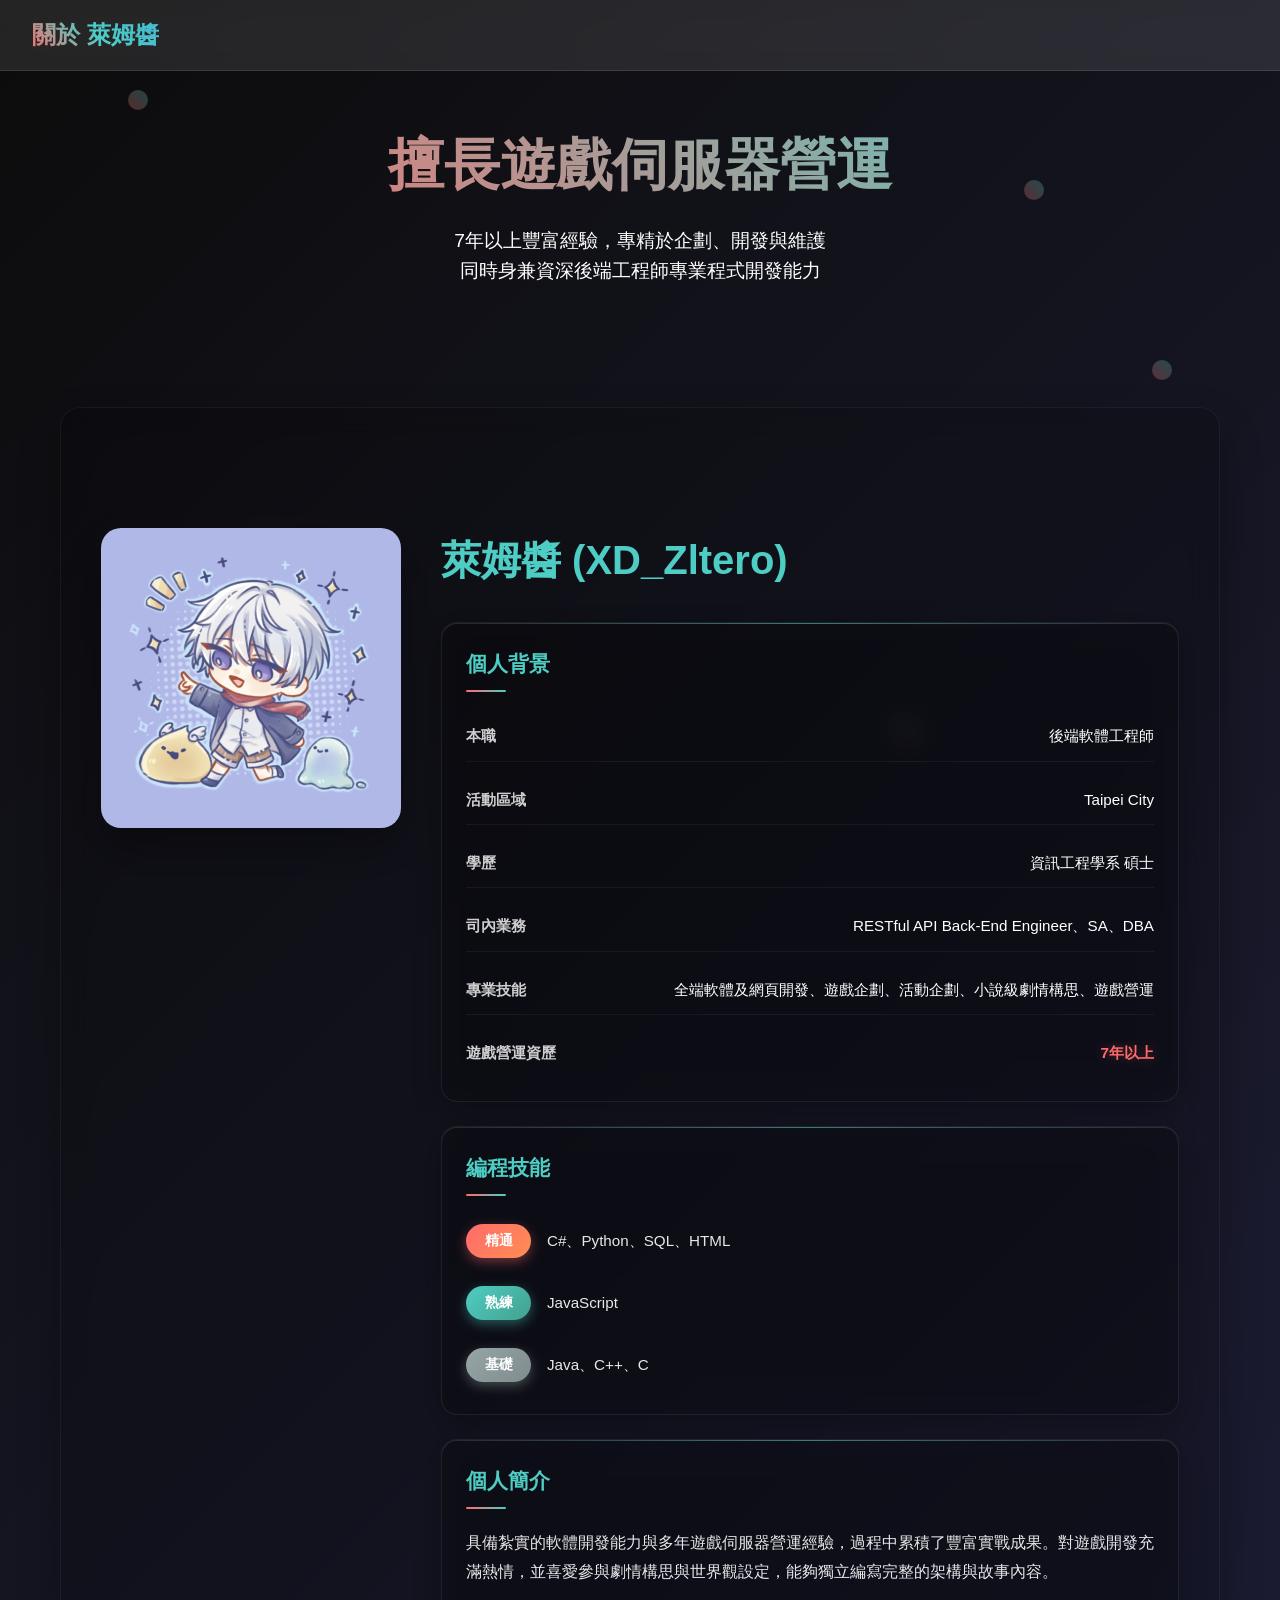
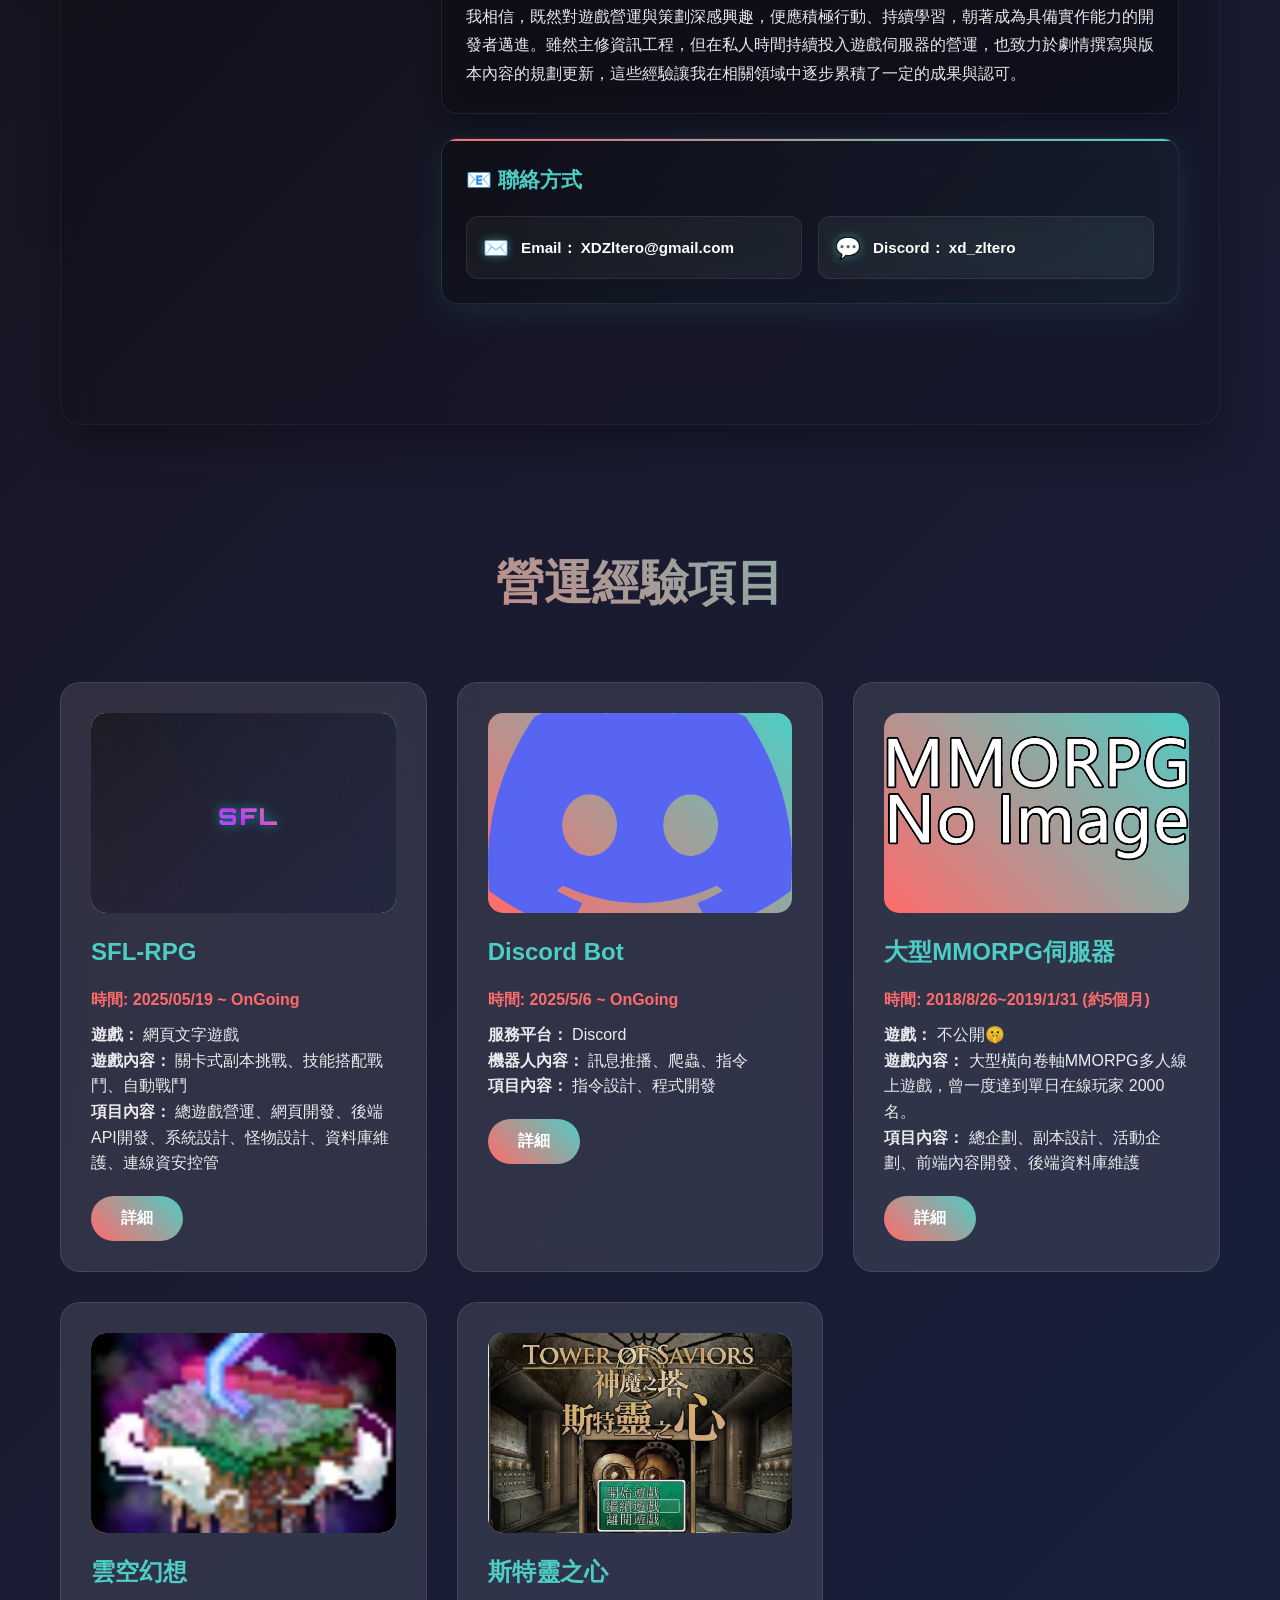
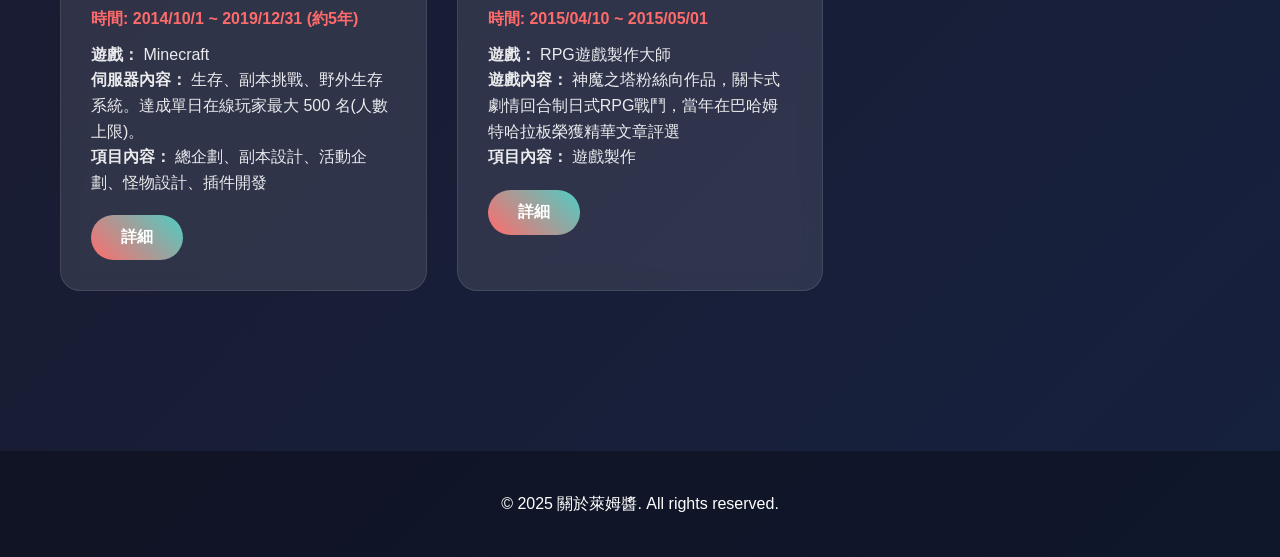
==== index.html @ 7ed61bdd "Update index.html" ====
<!DOCTYPE html>
<html lang="zh-TW">
<head>
    <meta charset="UTF-8">
    <link rel="icon" href="favicon.ico" />
    <meta name="viewport" content="width=device-width, initial-scale=1.0">
    <title>關於 萊姆醬</title>
    <link rel="stylesheet" href="css/main.css">
</head>
<body>
    <div class="floating-elements">
        <div class="floating-element" style="top: 10%; left: 10%; animation-delay: 0s;"></div>
        <div class="floating-element" style="top: 20%; left: 80%; animation-delay: 1s;"></div>
        <div class="floating-element" style="top: 60%; left: 20%; animation-delay: 2s;"></div>
        <div class="floating-element" style="top: 80%; left: 70%; animation-delay: 3s;"></div>
        <div class="floating-element" style="top: 40%; left: 90%; animation-delay: 4s;"></div>
    </div>

    <header>
        <nav>
            <div class="logo">關於 萊姆醬</div>
        </nav>
    </header>

    <main class="container">
        <section class="hero">
            <h1>擅長遊戲伺服器營運</h1>
            <p>7年以上豐富經驗，專精於企劃、開發與維護</p>
            <p>同時身兼資深後端工程師專業程式開發能力</p>
        </section>

        <section class="profile-section fade-in-up">
            <div class="profile-content">
                <div class="profile-image">
                    <img src="img/self.jpg" alt="萊姆醬" onerror="this.src='data:image/svg+xml,%3Csvg xmlns=\'http://www.w3.org/2000/svg\' viewBox=\'0 0 300 300\'%3E%3Cdefs%3E%3ClinearGradient id=\'grad\' x1=\'0%25\' y1=\'0%25\' x2=\'100%25\' y2=\'100%25\'%3E%3Cstop offset=\'0%25\' style=\'stop-color:%23ff6b6b;stop-opacity:1\' /%3E%3Cstop offset=\'100%25\' style=\'stop-color:%234ecdc4;stop-opacity:1\' /%3E%3C/linearGradient%3E%3C/defs%3E%3Crect width=\'300\' height=\'300\' fill=\'url(%23grad)\'/%3E%3Ctext x=\'150\' y=\'170\' font-family=\'Arial\' font-size=\'80\' fill=\'white\' text-anchor=\'middle\'%3E萊姆%3C/text%3E%3C/svg%3E';">
                </div>
                <div class="profile-info">
                    <h2>萊姆醬 (XD_Zltero)</h2>
                    
                    <!-- 基本資訊卡片 -->
                    <div class="info-card">
                        <h3>個人背景</h3>
                        <div class="info-table">
                            <div class="info-row">
                                <span class="info-label">本職</span>
                                <span class="info-value">後端軟體工程師</span>
                            </div>
                            <div class="info-row">
                                <span class="info-label">活動區域</span>
                                <span class="info-value">Taipei City</span>
                            </div>
                            <div class="info-row">
                                <span class="info-label">學歷</span>
                                <span class="info-value">資訊工程學系 碩士</span>
                            </div>
                            <div class="info-row">
                                <span class="info-label">司內業務</span>
                                <span class="info-value">RESTful API Back-End Engineer、SA、DBA</span>
                            </div>
                             <div class="info-row">
                                <span class="info-label">專業技能</span>
                                <span class="info-value">全端軟體及網頁開發、遊戲企劃、活動企劃、小說級劇情構思、遊戲營運</span>
                            </div>
                            <div class="info-row">
                                <span class="info-label">遊戲營運資歷</span>
                                <span class="info-value highlight">7年以上</span>
                            </div>
                        </div>
                    </div>
        
                    <!-- 技能能力表格 -->
                    <div class="info-card">
                        <h3>編程技能</h3>
                        <div class="skills-table">
                            <div class="skill-category">
                                <div class="skill-level excellent">
                                    <span class="skill-badge">精通</span>
                                    <span class="skill-list">C#、Python、SQL、HTML</span>
                                </div>
                            </div>
                            <div class="skill-category">
                                <div class="skill-level good">
                                    <span class="skill-badge">熟練</span>
                                    <span class="skill-list">JavaScript</span>
                                </div>
                            </div>
                            <div class="skill-category">
                                <div class="skill-level basic">
                                    <span class="skill-badge">基礎</span>
                                    <span class="skill-list">Java、C++、C</span>
                                </div>
                            </div>
                        </div>
                    </div>
        
                    <!-- 個人簡介 -->
                    <div class="info-card bio-card">
                        <h3>個人簡介</h3>
                        <p>具備紮實的軟體開發能力與多年遊戲伺服器營運經驗，過程中累積了豐富實戰成果。對遊戲開發充滿熱情，並喜愛參與劇情構思與世界觀設定，能夠獨立編寫完整的架構與故事內容。</p>
                        <p>我相信，既然對遊戲營運與策劃深感興趣，便應積極行動、持續學習，朝著成為具備實作能力的開發者邁進。雖然主修資訊工程，但在私人時間持續投入遊戲伺服器的營運，也致力於劇情撰寫與版本內容的規劃更新，這些經驗讓我在相關領域中逐步累積了一定的成果與認可。</p>
                    </div>
        
                    <!-- 聯絡資訊 -->
                    <div class="contact-info">
                        <h3>📧 聯絡方式</h3>
                        <div class="contact-grid">
                            <div class="contact-item">
                                <span class="contact-icon">✉️</span>
                                <span class="contact-text">Email： XDZltero@gmail.com</span>
                            </div>
                            <div class="contact-item">
                                <span class="contact-icon">💬</span>
                                <span class="contact-text">Discord： xd_zltero</span>
                            </div>
                        </div>
                    </div>
                </div>
            </div>
        </section>

        <section class="projects-section">
            <h2 class="section-title">營運經驗項目</h2>
            <div class="projects-grid">

                <div class="project-card fade-in-up">
                    <div class="project-image">
                        <img src="img/SFL.jpg" alt="SFL-RPG" onerror="this.parentElement.innerHTML='⚔️'; this.parentElement.classList.add('emoji-fallback');">
                    </div>
                    <div class="project-title">SFL-RPG</div>
                    <div class="project-time">時間: 2025/05/19 ~ OnGoing</div>
                    <div class="project-content">
                        <strong>遊戲：</strong> 網頁文字遊戲 <br>
                        <strong>遊戲內容：</strong> 關卡式副本挑戰、技能搭配戰鬥、自動戰鬥 <br>
                        <strong>項目內容：</strong> 總遊戲營運、網頁開發、後端API開發、系統設計、怪物設計、資料庫維護、連線資安控管 <br>
                    </div>
                    <button class="detail-button" onclick="showProjectDetail('project3')">詳細</button>
                </div>

                <div class="project-card fade-in-up">
                    <div class="project-image">
                        <img src="img/discord.png" alt="DiscordBot" onerror="this.parentElement.innerHTML='🎮'; this.parentElement.classList.add('emoji-fallback');">
                    </div>
                    <div class="project-title">Discord Bot</div>
                    <div class="project-time">時間: 2025/5/6 ~ OnGoing</div>
                    <div class="project-content">
                        <strong>服務平台：</strong> Discord <br>
                        <strong>機器人內容：</strong> 訊息推播、爬蟲、指令 <br>
                        <strong>項目內容：</strong> 指令設計、程式開發 <br>
                    </div>
                    <button class="detail-button" onclick="showProjectDetail('project4')">詳細</button>
                </div>

                <div class="project-card fade-in-up">
                    <div class="project-image">
                        <img src="img/MMO.png" alt="大型MMORPG伺服器" onerror="this.parentElement.innerHTML='🎮'; this.parentElement.classList.add('emoji-fallback');">
                    </div>
                    <div class="project-title">大型MMORPG伺服器</div>
                    <div class="project-time">時間: 2018/8/26~2019/1/31 (約5個月)</div>
                    <div class="project-content">
                        <strong>遊戲：</strong> 不公開🤫 <br>
                        <strong>遊戲內容：</strong> 大型橫向卷軸MMORPG多人線上遊戲，曾一度達到單日在線玩家 2000 名。 <br>
                        <strong>項目內容：</strong> 總企劃、副本設計、活動企劃、前端內容開發、後端資料庫維護 <br>
                    </div>
                    <button class="detail-button" onclick="showProjectDetail('project2')">詳細</button>
                </div>
                
                <div class="project-card fade-in-up">
                    <div class="project-image">
                        <img src="img/SFL.png" alt="雲空幻想" onerror="this.parentElement.innerHTML='🎮'; this.parentElement.classList.add('emoji-fallback');">
                    </div>
                    <div class="project-title">雲空幻想</div>
                    <div class="project-time">時間: 2014/10/1 ~ 2019/12/31 (約5年)</div>
                    <div class="project-content">
                        <strong>遊戲：</strong> Minecraft <br>
                        <strong>伺服器內容：</strong> 生存、副本挑戰、野外生存系統。達成單日在線玩家最大 500 名(人數上限)。<br>
                        <strong>項目內容：</strong> 總企劃、副本設計、活動企劃、怪物設計、插件開發 <br>
                    </div>
                    <button class="detail-button" onclick="showProjectDetail('project1')">詳細</button>
                </div>

                <div class="project-card fade-in-up">
                    <div class="project-image">
                        <img src="img/tos.jpg" alt="SFL-RPG" onerror="this.parentElement.innerHTML='⚔️'; this.parentElement.classList.add('emoji-fallback');">
                    </div>
                    <div class="project-title">斯特靈之心</div>
                    <div class="project-time">時間: 2015/04/10 ~ 2015/05/01</div>
                    <div class="project-content">
                        <strong>遊戲：</strong> RPG遊戲製作大師 <br>
                        <strong>遊戲內容：</strong> 神魔之塔粉絲向作品，關卡式劇情回合制日式RPG戰鬥，當年在巴哈姆特哈拉板榮獲精華文章評選<br>
                        <strong>項目內容：</strong> 遊戲製作 <br>
                    </div>
                    <button class="detail-button" onclick="showProjectDetail('project5')">詳細</button>
                </div>

        </section>
    </main>

    <!-- Modal -->
    <div id="projectModal" class="modal">
        <div class="modal-content">
            <div class="modal-header">
                <h2 class="modal-title" id="modalTitle">項目詳細資訊</h2>
                <p class="modal-subtitle" id="modalSubtitle">時間範圍與項目概述</p>
                <button class="close-button" onclick="closeModal()">&times;</button>
            </div>
            <div class="modal-body" id="modalBody">
                <!-- 動態內容將在這裡插入 -->
            </div>
        </div>
    </div>

    <footer>
        <p>&copy; 2025 關於萊姆醬. All rights reserved.</p>
    </footer>

    <script>
        // 項目配置（對應到不同的HTML文件）
        const projectConfig = {
            project1: {
                title: "雲空幻想",
                subtitle: "2014/10/01~2019/12/31 (約5年)",
                htmlFile: "project1-detail.html"
            },
            project2: {
                title: "大型MMORPG伺服器",
                subtitle: "2018/8/26~2019/1/31 (約5個月)",
                htmlFile: "project2-detail.html"
            },
            project3: {
                title: "SFL-RPG",
                subtitle: "2025/05/19~Ongoing",
                htmlFile: "project3-detail.html"
            },
            project4: {
                title: "Discord-Bot",
                subtitle: "2025/05/06~Ongoing",
                htmlFile: "project4-detail.html"
            },
            project5: {
                title: "斯特靈之心",
                subtitle: "2015/04/15~2015/05/01",
                htmlFile: "project5-detail.html"
            }
        };

        // 動態載入專案詳細頁面的 CSS
        function loadProjectDetailCSS() {
            // 檢查是否已經載入過 project-detail.css
            const existingLink = document.querySelector('link[href="css/project-detail.css"]');
            if (!existingLink) {
                const link = document.createElement('link');
                link.rel = 'stylesheet';
                link.href = 'css/project-detail.css';
                document.head.appendChild(link);
            }
        }
        
        // 移除專案詳細頁面的 CSS
        function removeProjectDetailCSS() {
            const existingLink = document.querySelector('link[href="css/project-detail.css"]');
            if (existingLink) {
                existingLink.remove();
            }
        }


        // 動態載入HTML內容
        async function loadProjectContent(htmlFile) {
            try {
                const response = await fetch(htmlFile);
                if (!response.ok) {
                    throw new Error(`HTTP error! status: ${response.status}`);
                }
                const content = await response.text();
                
                // 解析HTML並提取body內容
                const parser = new DOMParser();
                const doc = parser.parseFromString(content, 'text/html');
                const bodyContent = doc.querySelector('.detail-container');
                
                if (bodyContent) {
                    // 移除返回按鈕和標題（因為模態框已有標題）
                    const backButton = bodyContent.querySelector('.back-button');
                    const header = bodyContent.querySelector('.detail-header');
                    if (backButton) backButton.remove();
                    if (header) header.remove();
                    
                    return bodyContent.innerHTML;
                } else {
                    return content;
                }
            } catch (error) {
                console.error('載入項目內容失敗:', error);
                return `
                    <div class="error-message">
                        <h3>⚠️ 載入失敗</h3>
                        <p>無法載入項目詳細內容，請稍後再試。</p>
                        <p><small>錯誤訊息: ${error.message}</small></p>
                        <br>
                        <p><strong>開發提示:</strong></p>
                        <p>請確保在同一個目錄下創建 <code>${htmlFile}</code> 文件，並引用 <code>project-detail.css</code></p>
                        <p>或者您可以直接訪問：<a href="${htmlFile}" target="_blank" style="color: #4ecdc4;">${htmlFile}</a></p>
                    </div>
                `;
            }
        }

        // 顯示載入中狀態
        function showLoadingState() {
            return `
                <div class="loading-container">
                    <div class="loading-spinner"></div>
                    <p>載入中...</p>
                </div>
            `;
        }

        // 顯示項目詳細信息（更新版）
        async function showProjectDetail(projectId) {
            const project = projectConfig[projectId];
            if (!project) {
                console.error('找不到項目配置:', projectId);
                return;
            }
        
            // 載入項目詳細頁面的 CSS
            loadProjectDetailCSS();
        
            // 設置標題和副標題
            document.getElementById('modalTitle').textContent = project.title;
            document.getElementById('modalSubtitle').textContent = project.subtitle;
            
            // 顯示載入狀態
            document.getElementById('modalBody').innerHTML = showLoadingState();
            
            // 顯示模態框
            const modal = document.getElementById('projectModal');
            modal.classList.add('show');
            document.body.style.overflow = 'hidden';
        
            // 動態載入內容
            const content = await loadProjectContent(project.htmlFile);
            document.getElementById('modalBody').innerHTML = content;
        }

        // 關閉模態框
        function closeModal() {
            const modal = document.getElementById('projectModal');
            modal.classList.remove('show');
            document.body.style.overflow = 'auto';
            
            // 移除項目詳細頁面的 CSS，避免與主頁樣式衝突
            removeProjectDetailCSS();
        }

        // 點擊背景關閉模態框
        document.getElementById('projectModal').addEventListener('click', function(e) {
            if (e.target === this) {
                closeModal();
            }
        });

        // ESC鍵關閉模態框
        document.addEventListener('keydown', function(e) {
            if (e.key === 'Escape') {
                closeModal();
            }
        });

        // Smooth scrolling animation on load
        window.addEventListener('load', function() {
            const elements = document.querySelectorAll('.fade-in-up');
            elements.forEach((element, index) => {
                setTimeout(() => {
                    element.style.opacity = '1';
                    element.style.transform = 'translateY(0)';
                }, index * 200);
            });
        });

        // Header scroll effect
        window.addEventListener('scroll', function() {
            const header = document.querySelector('header');
            if (window.scrollY > 100) {
                header.style.background = 'rgba(0, 0, 0, 0.9)';
            } else {
                header.style.background = 'rgba(255, 255, 255, 0.1)';
            }
        });

        // Add hover effects to project cards
        document.querySelectorAll('.project-card').forEach(card => {
            card.addEventListener('mouseenter', function() {
                this.style.transform = 'translateY(-10px) scale(1.02)';
            });
            
            card.addEventListener('mouseleave', function() {
                this.style.transform = 'translateY(0) scale(1)';
            });
        });

        // Animate floating elements
        function createFloatingElement() {
            const element = document.createElement('div');
            element.className = 'floating-element';
            element.style.left = Math.random() * 100 + '%';
            element.style.top = '-20px';
            element.style.animationDuration = (Math.random() * 3 + 3) + 's';
            document.querySelector('.floating-elements').appendChild(element);

            setTimeout(() => {
                element.remove();
            }, 6000);
        }

        // Create floating elements periodically
        setInterval(createFloatingElement, 2000);
    </script>
</body>
</html>
---- css/main.css ----
* {
    margin: 0;
    padding: 0;
    box-sizing: border-box;
}

body {
    font-family: 'Microsoft JhengHei', 'PingFang TC', 'Noto Sans TC', sans-serif;
    background: linear-gradient(135deg, #0c0c0c 0%, #1a1a2e 50%, #16213e 100%);
    color: #ffffff;
    line-height: 1.6;
    min-height: 100vh;
}

.container {
    max-width: 1200px;
    margin: 0 auto;
    padding: 0 20px;
}

/* Header */
header {
    background: rgba(255, 255, 255, 0.1);
    backdrop-filter: blur(10px);
    border-bottom: 1px solid rgba(255, 255, 255, 0.1);
    position: fixed;
    width: 100%;
    top: 0;
    z-index: 1000;
    transition: all 0.3s ease;
}

nav {
    display: flex;
    justify-content: space-between;
    align-items: center;
    padding: 1rem 2rem;
}

.logo {
    font-size: 1.5rem;
    font-weight: bold;
    background: linear-gradient(45deg, #ff6b6b, #4ecdc4, #45b7d1);
    background-clip: text;
    -webkit-background-clip: text;
    -webkit-text-fill-color: transparent;
    animation: glow 2s ease-in-out infinite alternate;
}

@keyframes glow {
    from { filter: brightness(1); }
    to { filter: brightness(1.2); }
}

/* Hero Section */
.hero {
    padding: 120px 0 80px;
    text-align: center;
}

.hero h1 {
    font-size: 3.5rem;
    margin-bottom: 1rem;
    background: linear-gradient(45deg, #ff6b6b, #4ecdc4);
    background-clip: text;
    -webkit-background-clip: text;
    -webkit-text-fill-color: transparent;
    animation: fadeInUp 1s ease-out;
}

.hero p {
    font-size: 1.2rem;
    opacity: 0.8;
    color: #ffffff;
    animation: fadeInUp 1s ease-out 0.2s both;
}

/* Profile Section */
.profile-section {
    padding: 80px 0;
    background: rgba(0, 0, 0, 0.15);
    backdrop-filter: blur(15px);
    border-radius: 20px;
    margin: 40px 0;
    border: 1px solid rgba(255, 255, 255, 0.05);
    box-shadow: 0 20px 40px rgba(0, 0, 0, 0.3);
}

.profile-content {
    display: grid;
    grid-template-columns: 300px 1fr;
    gap: 40px;
    align-items: start;
    padding: 40px;
}

.profile-image {
    position: relative;
    overflow: hidden;
    border-radius: 20px;
    box-shadow: 0 20px 40px rgba(0, 0, 0, 0.3);
    transition: transform 0.3s ease;
}

.profile-image:hover {
    transform: translateY(-10px);
}

.profile-image img {
    width: 100%;
    height: 300px;
    object-fit: cover;
    background: linear-gradient(45deg, #ff6b6b, #4ecdc4);
    display: flex;
    align-items: center;
    justify-content: center;
    font-size: 4rem;
    color: white;
}

.profile-info h2 {
    font-size: 2.5rem;
    margin-bottom: 30px;
    color: #4ecdc4;
}

/* 個人資料卡片樣式 - 透明有質感版本 */
.info-card {
    background: rgba(0, 0, 0, 0.2);
    backdrop-filter: blur(20px);
    border: 1px solid rgba(255, 255, 255, 0.08);
    border-radius: 16px;
    padding: 24px;
    margin-bottom: 24px;
    position: relative;
    overflow: hidden;
    transition: all 0.4s cubic-bezier(0.175, 0.885, 0.32, 1.275);
    box-shadow: 
        0 8px 32px rgba(0, 0, 0, 0.3),
        inset 0 1px 0 rgba(255, 255, 255, 0.1);
}

.info-card::before {
    content: '';
    position: absolute;
    top: 0;
    left: 0;
    right: 0;
    height: 1px;
    background: linear-gradient(90deg, transparent, rgba(78, 205, 196, 0.5), transparent);
}

.info-card:hover {
    background: rgba(0, 0, 0, 0.3);
    border-color: rgba(78, 205, 196, 0.2);
    transform: translateY(-4px) scale(1.01);
    box-shadow: 
        0 16px 48px rgba(0, 0, 0, 0.4),
        0 0 20px rgba(78, 205, 196, 0.1),
        inset 0 1px 0 rgba(255, 255, 255, 0.15);
}

.info-card h3 {
    color: #4ecdc4;
    margin-bottom: 20px;
    font-size: 1.3rem;
    font-weight: 600;
    display: flex;
    align-items: center;
    gap: 8px;
    position: relative;
    padding-bottom: 12px;
}

.info-card h3::after {
    content: '';
    position: absolute;
    bottom: 0;
    left: 0;
    width: 40px;
    height: 2px;
    background: linear-gradient(90deg, #ff6b6b, #4ecdc4);
    border-radius: 1px;
}

.info-table {
    display: flex;
    flex-direction: column;
    gap: 14px;
}

.info-row {
    display: flex;
    justify-content: space-between;
    align-items: center;
    padding: 12px 0;
    border-bottom: 1px solid rgba(255, 255, 255, 0.05);
    transition: all 0.3s ease;
}

.info-row:last-child {
    border-bottom: none;
}

.info-row:hover {
    background: rgba(255, 255, 255, 0.03);
    padding-left: 8px;
    border-radius: 8px;
}

.info-label {
    font-weight: 600;
    color: rgba(255, 255, 255, 0.8);
    min-width: 100px;
    font-size: 0.95rem;
}

.info-value {
    color: #ffffff;
    text-align: right;
    flex: 1;
    font-size: 0.95rem;
}

.info-value.highlight {
    color: #ff6b6b;
    font-weight: 700;
    text-shadow: 0 0 10px rgba(255, 107, 107, 0.3);
}

.skills-table {
    display: flex;
    flex-direction: column;
    gap: 12px;
}

.skill-category {
    display: flex;
    align-items: center;
}

.skill-level {
    display: flex;
    align-items: center;
    width: 100%;
    gap: 16px;
    padding: 8px 0;
    transition: all 0.3s ease;
}

.skill-level:hover {
    transform: translateX(4px);
}

.skill-badge {
    display: inline-flex;
    align-items: center;
    justify-content: center;
    min-width: 65px;
    padding: 6px 14px;
    border-radius: 25px;
    font-size: 0.85rem;
    font-weight: 700;
    text-align: center;
    box-shadow: 0 4px 12px rgba(0, 0, 0, 0.3);
    transition: all 0.3s ease;
}

.skill-level.excellent .skill-badge {
    background: linear-gradient(135deg, #ff6b6b, #ff8e53);
    color: white;
    box-shadow: 0 4px 12px rgba(255, 107, 107, 0.4);
}

.skill-level.good .skill-badge {
    background: linear-gradient(135deg, #4ecdc4, #44a08d);
    color: white;
    box-shadow: 0 4px 12px rgba(78, 205, 196, 0.4);
}

.skill-level.basic .skill-badge {
    background: linear-gradient(135deg, #95a5a6, #7f8c8d);
    color: white;
    box-shadow: 0 4px 12px rgba(149, 165, 166, 0.4);
}

.skill-badge:hover {
    transform: scale(1.05);
}

.skill-list {
    color: rgba(255, 255, 255, 0.9);
    flex: 1;
    font-size: 0.95rem;
    font-weight: 500;
}

.bio-card p {
    color: rgba(255, 255, 255, 0.9);
    line-height: 1.8;
    margin-bottom: 16px;
    font-size: 1rem;
    text-align: justify;
}

.bio-card p:last-child {
    margin-bottom: 0;
}

.contact-info {
    background: linear-gradient(135deg, rgba(0, 0, 0, 0.2), rgba(78, 205, 196, 0.05));
    backdrop-filter: blur(25px);
    border: 1px solid rgba(78, 205, 196, 0.15);
    border-radius: 16px;
    padding: 24px;
    margin-top: 20px;
    position: relative;
    overflow: hidden;
    box-shadow: 
        0 8px 32px rgba(78, 205, 196, 0.1),
        inset 0 1px 0 rgba(78, 205, 196, 0.1);
}

.contact-info::before {
    content: '';
    position: absolute;
    top: 0;
    left: 0;
    right: 0;
    height: 2px;
    background: linear-gradient(90deg, #ff6b6b, #4ecdc4);
}

.contact-info h3 {
    color: #4ecdc4;
    margin-bottom: 20px;
    font-size: 1.3rem;
    font-weight: 600;
}

.contact-grid {
    display: grid;
    grid-template-columns: repeat(auto-fit, minmax(220px, 1fr));
    gap: 16px;
}

.contact-item {
    display: flex;
    align-items: center;
    gap: 12px;
    padding: 14px 16px;
    background: rgba(255, 255, 255, 0.05);
    border: 1px solid rgba(255, 255, 255, 0.08);
    border-radius: 12px;
    transition: all 0.3s cubic-bezier(0.175, 0.885, 0.32, 1.275);
    backdrop-filter: blur(10px);
}

.contact-item:hover {
    background: rgba(255, 255, 255, 0.08);
    border-color: rgba(78, 205, 196, 0.3);
    transform: translateX(4px) translateY(-2px);
    box-shadow: 0 8px 20px rgba(0, 0, 0, 0.3);
}

.contact-icon {
    font-size: 1.3rem;
    filter: drop-shadow(0 0 5px rgba(78, 205, 196, 0.5));
}

.contact-text {
    color: #ffffff;
    font-weight: 600;
    font-size: 0.95rem;
}

/* Projects Section */
.projects-section {
    padding: 80px 0;
}

.section-title {
    text-align: center;
    font-size: 3rem;
    margin-bottom: 60px;
    background: linear-gradient(45deg, #ff6b6b, #4ecdc4);
    background-clip: text;
    -webkit-background-clip: text;
    -webkit-text-fill-color: transparent;
}

.projects-grid {
    display: grid;
    grid-template-columns: repeat(auto-fit, minmax(350px, 1fr));
    gap: 30px;
    margin-top: 40px;
}

.project-card {
    background: rgba(255, 255, 255, 0.1);
    backdrop-filter: blur(10px);
    border-radius: 20px;
    padding: 30px;
    border: 1px solid rgba(255, 255, 255, 0.1);
    transition: all 0.3s ease;
    position: relative;
    overflow: hidden;
}

.project-card::before {
    content: '';
    position: absolute;
    top: 0;
    left: -100%;
    width: 100%;
    height: 100%;
    background: linear-gradient(90deg, transparent, rgba(255, 255, 255, 0.1), transparent);
    transition: left 0.5s ease;
}

.project-card:hover::before {
    left: 100%;
}

.project-card:hover {
    transform: translateY(-10px);
    box-shadow: 0 30px 60px rgba(0, 0, 0, 0.3);
    border-color: #4ecdc4;
}

.project-image {
    width: 100%;
    height: 200px;
    border-radius: 15px;
    margin-bottom: 20px;
    position: relative;
    overflow: hidden;
    background: linear-gradient(45deg, #ff6b6b, #4ecdc4);
    display: flex;
    align-items: center;
    justify-content: center;
}

.project-image img {
    width: 100%;
    height: 100%;
    object-fit: cover;
    border-radius: 15px;
    transition: transform 0.3s ease;
}

.project-image:hover img {
    transform: scale(1.05);
}

.project-image.emoji-fallback {
    font-size: 3rem;
    color: white;
}

.project-title {
    font-size: 1.5rem;
    font-weight: bold;
    margin-bottom: 15px;
    color: #4ecdc4;
}

.project-time {
    color: #ff6b6b;
    font-weight: bold;
    margin-bottom: 10px;
}

.project-content {
    margin-bottom: 20px;
    opacity: 0.9;
    color: #ffffff;
}

.detail-button {
    background: linear-gradient(45deg, #ff6b6b, #4ecdc4);
    color: white;
    border: none;
    padding: 12px 30px;
    border-radius: 25px;
    cursor: pointer;
    font-size: 1rem;
    font-weight: bold;
    transition: all 0.3s ease;
    position: relative;
    overflow: hidden;
}

.detail-button:hover {
    transform: scale(1.05);
    box-shadow: 0 10px 25px rgba(255, 107, 107, 0.3);
}

.detail-button:active {
    transform: scale(0.95);
}

/* Modal Styles */
.modal {
    display: none;
    position: fixed;
    z-index: 2000;
    left: 0;
    top: 0;
    width: 100%;
    height: 100%;
    background: rgba(0, 0, 0, 0.8);
    backdrop-filter: blur(10px);
    animation: fadeIn 0.3s ease-out;
}

.modal.show {
    display: flex;
    align-items: center;
    justify-content: center;
}

.modal-content {
    background: linear-gradient(135deg, rgba(26, 26, 46, 0.95) 0%, rgba(22, 33, 62, 0.95) 100%);
    border: 1px solid rgba(255, 255, 255, 0.2);
    border-radius: 20px;
    max-width: 900px;
    max-height: 80vh;
    width: 90%;
    position: relative;
    overflow: hidden;
    animation: slideInUp 0.4s ease-out;
    box-shadow: 0 30px 60px rgba(0, 0, 0, 0.5);
}

.modal-header {
    background: linear-gradient(45deg, #ff6b6b, #4ecdc4);
    padding: 25px 30px;
    border-radius: 20px 20px 0 0;
    position: relative;
}

.modal-title {
    font-size: 1.8rem;
    font-weight: bold;
    color: white;
    margin: 0;
}

.modal-subtitle {
    font-size: 1rem;
    color: rgba(255, 255, 255, 0.9);
    margin: 5px 0 0 0;
}

.close-button {
    position: absolute;
    right: 25px;
    top: 50%;
    transform: translateY(-50%);
    background: rgba(255, 255, 255, 0.2);
    border: none;
    color: white;
    font-size: 1.5rem;
    width: 40px;
    height: 40px;
    border-radius: 50%;
    cursor: pointer;
    display: flex;
    align-items: center;
    justify-content: center;
    transition: all 0.3s ease;
}

.close-button:hover {
    background: rgba(255, 255, 255, 0.3);
    transform: translateY(-50%) scale(1.1);
}

.modal-body {
    padding: 30px;
    overflow-y: auto;
    max-height: calc(80vh - 100px);
    color: #ffffff;
}

/* Animations */
@keyframes fadeInUp {
    from {
        opacity: 0;
        transform: translateY(30px);
    }
    to {
        opacity: 1;
        transform: translateY(0);
    }
}

@keyframes fadeIn {
    from { opacity: 0; }
    to { opacity: 1; }
}

@keyframes slideInUp {
    from {
        opacity: 0;
        transform: translateY(50px) scale(0.9);
    }
    to {
        opacity: 1;
        transform: translateY(0) scale(1);
    }
}

.fade-in-up {
    animation: fadeInUp 0.6s ease-out;
}

/* Footer */
footer {
    text-align: center;
    padding: 40px 0;
    background: rgba(0, 0, 0, 0.3);
    margin-top: 80px;
    color: #ffffff;
}

.floating-elements {
    position: fixed;
    width: 100%;
    height: 100%;
    top: 0;
    left: 0;
    pointer-events: none;
    z-index: -1;
}

.floating-element {
    position: absolute;
    width: 20px;
    height: 20px;
    background: linear-gradient(45deg, #ff6b6b, #4ecdc4);
    border-radius: 50%;
    animation: float 6s ease-in-out infinite;
    opacity: 0.3;
}

@keyframes float {
    0%, 100% { transform: translateY(0px) rotate(0deg); }
    50% { transform: translateY(-20px) rotate(180deg); }
}

/* Responsive Design */
@media (max-width: 768px) {
    .profile-content {
        grid-template-columns: 1fr;
        text-align: center;
        gap: 20px;
        padding: 20px;
    }

    .profile-image {
        max-width: 250px;
        margin: 0 auto;
    }

    .hero h1 {
        font-size: 2.5rem;
    }

    .projects-grid {
        grid-template-columns: 1fr;
        gap: 20px;
    }

    .project-card {
        padding: 20px;
    }

    .info-row {
        flex-direction: column;
        align-items: flex-start;
        gap: 8px;
    }
    
    .info-value {
        text-align: left;
    }
    
    .skill-level {
        flex-direction: column;
        align-items: flex-start;
        gap: 10px;
    }
    
    .contact-grid {
        grid-template-columns: 1fr;
    }

    .modal-content {
        width: 95%;
        max-height: 90vh;
        margin: 10px;
    }

    .modal-header {
        padding: 20px;
    }

    .modal-title {
        font-size: 1.4rem;
        padding-right: 50px;
    }

    .modal-subtitle {
        font-size: 0.9rem;
    }

    .modal-body {
        padding: 20px;
        max-height: calc(90vh - 80px);
    }

    .close-button {
        right: 20px;
        width: 35px;
        height: 35px;
        font-size: 1.2rem;
    }
}
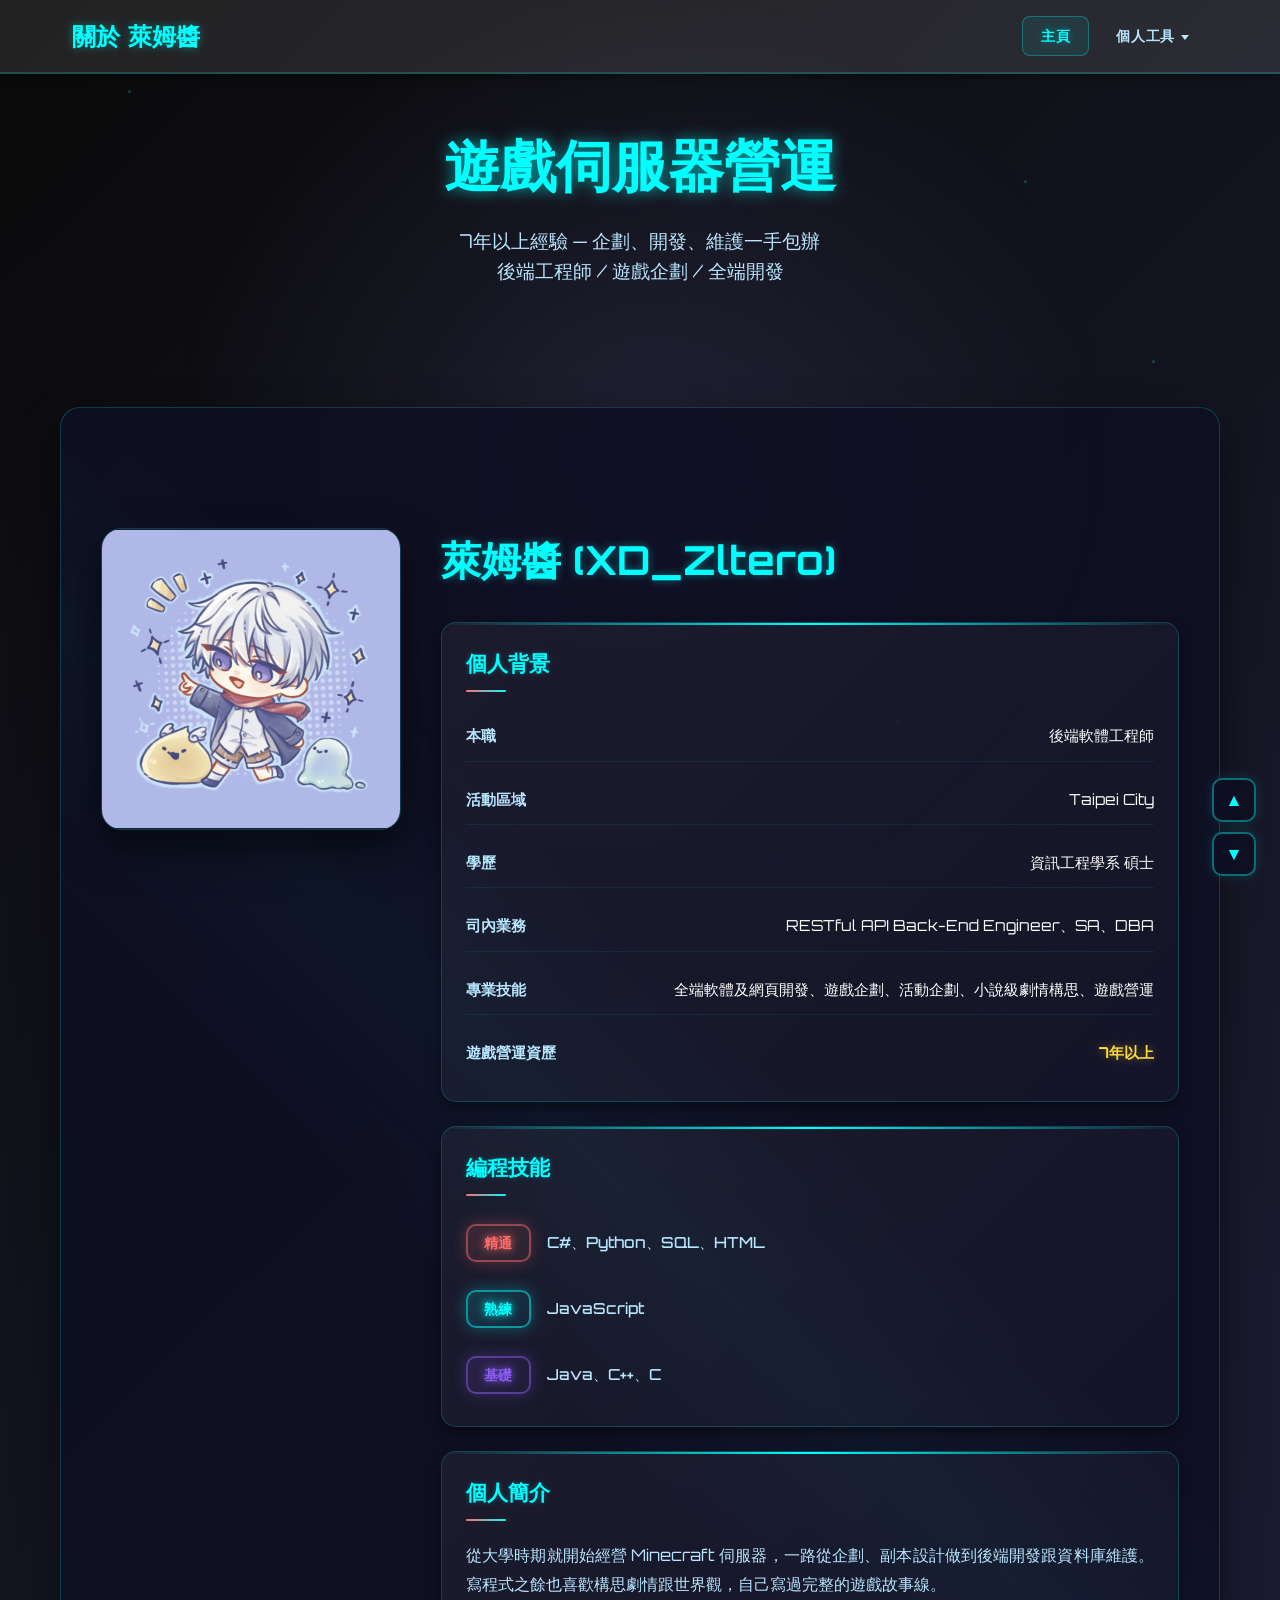
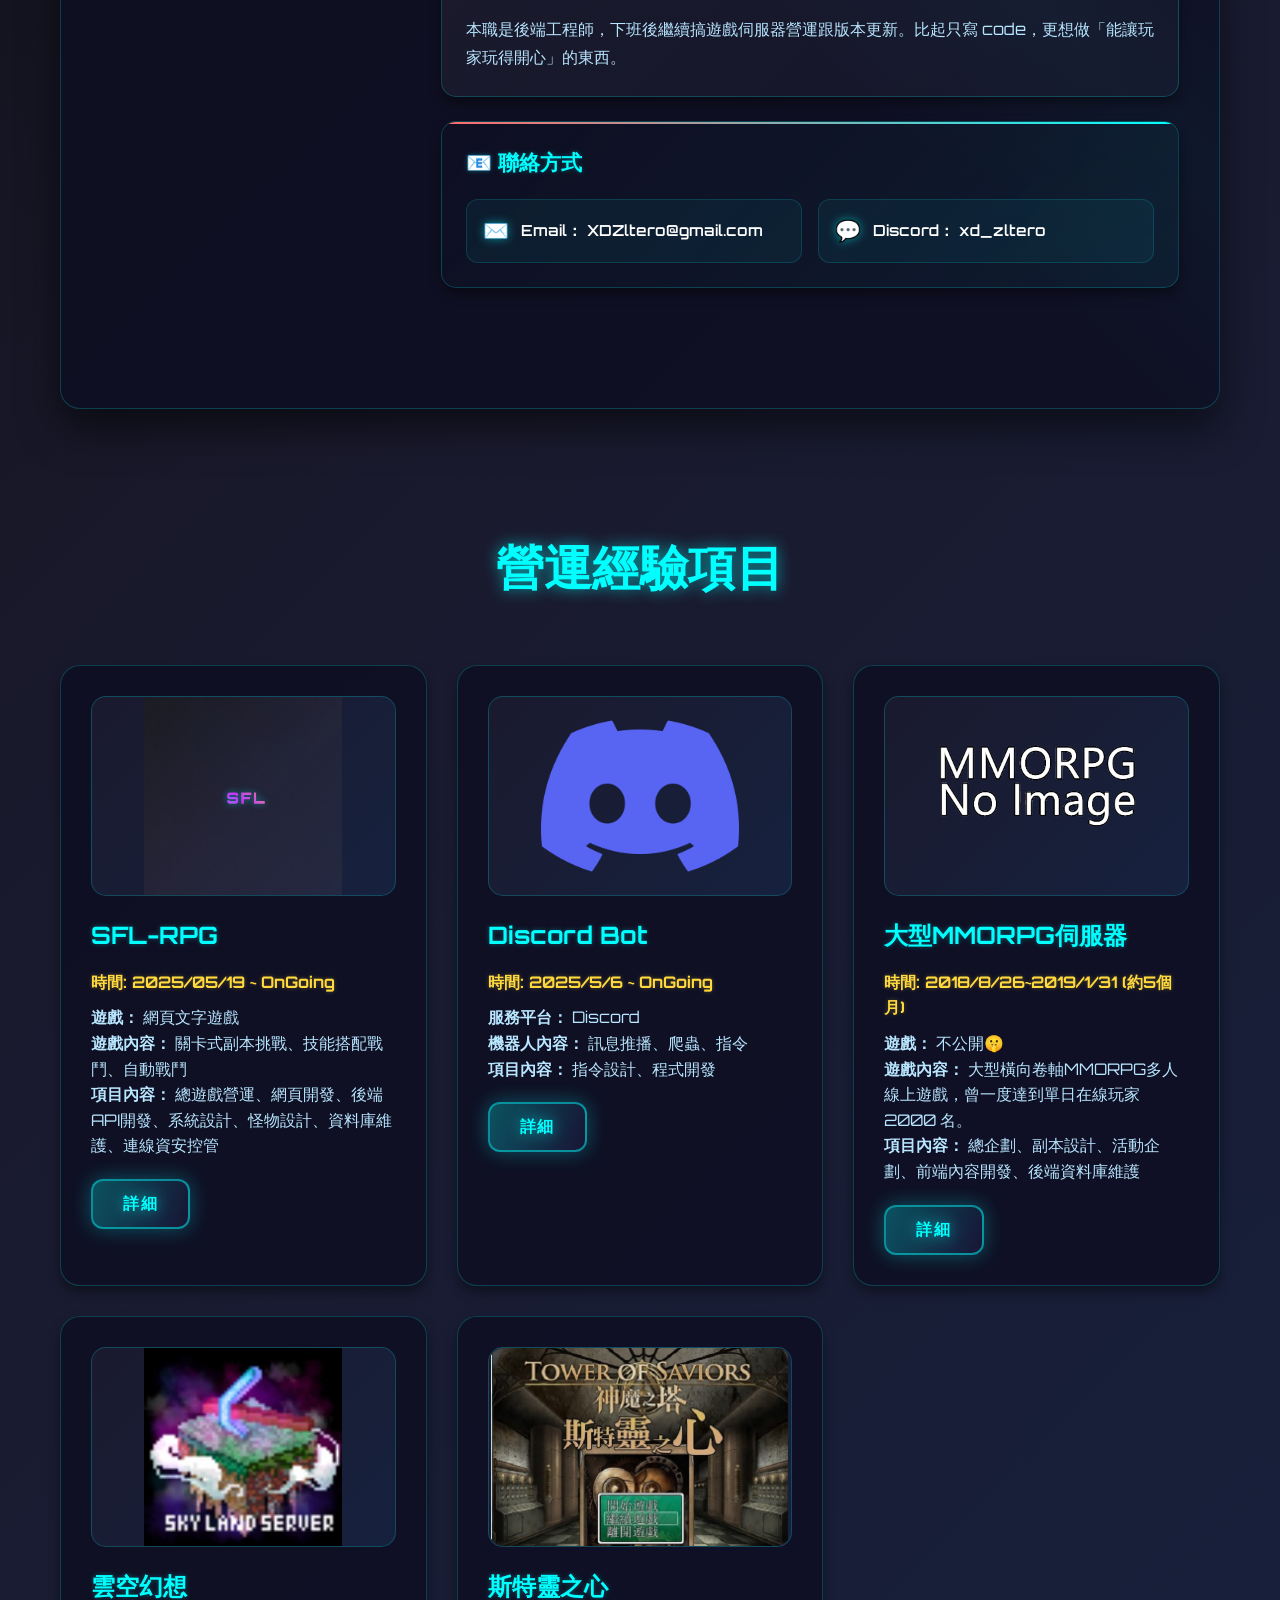
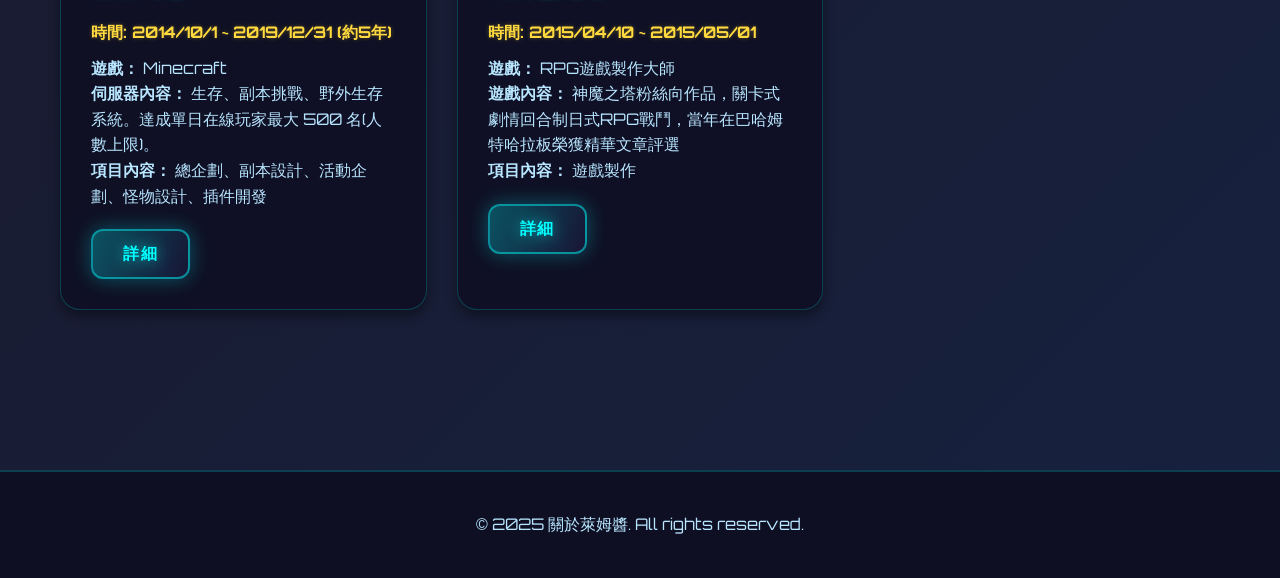
==== commit 22cd54fc: "重新設計按鈕風格、導覽列、工具頁面及整體優化 - 按鈕與技能徽章改用漸層邊框發光風格（參考 start-button CSS） - tool.html 套用與 index.html 相同的 SFL-R" ====
--- a/index.html
+++ b/index.html
@@ -19,14 +19,31 @@
     <header>
         <nav>
             <div class="logo">關於 萊姆醬</div>
+            <ul class="nav-menu">
+                <li class="nav-item">
+                    <a href="index.html" class="nav-link active">主頁</a>
+                </li>
+                <li class="nav-item nav-dropdown">
+                    <span class="nav-link">個人工具</span>
+                    <div class="dropdown-menu">
+                        <a href="tool.html" class="dropdown-item">換行轉換器</a>
+                    </div>
+                </li>
+            </ul>
         </nav>
     </header>
 
+    <!-- Scroll Buttons -->
+    <div class="scroll-buttons">
+        <button class="scroll-btn" onclick="window.scrollTo({top:0,behavior:'smooth'})" title="回到頂部">&#9650;</button>
+        <button class="scroll-btn" onclick="window.scrollTo({top:document.body.scrollHeight,behavior:'smooth'})" title="前往底部">&#9660;</button>
+    </div>
+
     <main class="container">
         <section class="hero">
-            <h1>擅長遊戲伺服器營運</h1>
-            <p>7年以上豐富經驗，專精於企劃、開發與維護</p>
-            <p>同時身兼資深後端工程師專業程式開發能力</p>
+            <h1>遊戲伺服器營運</h1>
+            <p>7年以上經驗 ─ 企劃、開發、維護一手包辦</p>
+            <p>後端工程師 / 遊戲企劃 / 全端開發</p>
         </section>
 
         <section class="profile-section fade-in-up">
@@ -96,8 +113,8 @@
                     <!-- 個人簡介 -->
                     <div class="info-card bio-card">
                         <h3>個人簡介</h3>
-                        <p>具備紮實的軟體開發能力與多年遊戲伺服器營運經驗，過程中累積了豐富實戰成果。對遊戲開發充滿熱情，並喜愛參與劇情構思與世界觀設定，能夠獨立編寫完整的架構與故事內容。</p>
-                        <p>我相信，既然對遊戲營運與策劃深感興趣，便應積極行動、持續學習，朝著成為具備實作能力的開發者邁進。雖然主修資訊工程，但在私人時間持續投入遊戲伺服器的營運，也致力於劇情撰寫與版本內容的規劃更新，這些經驗讓我在相關領域中逐步累積了一定的成果與認可。</p>
+                        <p>從大學時期就開始經營 Minecraft 伺服器，一路從企劃、副本設計做到後端開發跟資料庫維護。寫程式之餘也喜歡構思劇情跟世界觀，自己寫過完整的遊戲故事線。</p>
+                        <p>本職是後端工程師，下班後繼續搞遊戲伺服器營運跟版本更新。比起只寫 code，更想做「能讓玩家玩得開心」的東西。</p>
                     </div>
         
                     <!-- 聯絡資訊 -->
--- a/css/main.css
+++ b/css/main.css
@@ -1,3 +1,26 @@
+@import url('https://fonts.googleapis.com/css2?family=Orbitron:wght@400;700;900&display=swap');
+
+/* SFL 風格 CSS 變量 */
+:root {
+  --primary-bg: linear-gradient(135deg, #0a0a0a 0%, #1a1a2e 50%, #16213e 100%);
+  --accent-color: #00ffff;
+  --accent-secondary: #ffd93d;
+  --action-color: #ff6b6b;
+  --panel-bg: rgba(15, 15, 35, 0.85);
+  --panel-border: rgba(0, 255, 255, 0.2);
+  --text-primary: #ffffff;
+  --text-secondary: #b8e6ff;
+  --text-muted: rgba(255, 255, 255, 0.7);
+  --btn-gradient: linear-gradient(135deg, #667eea 0%, #764ba2 100%);
+  --shadow-light: 0 4px 8px rgba(0, 0, 0, 0.3);
+  --shadow-medium: 0 6px 12px rgba(0, 0, 0, 0.4);
+  --shadow-heavy: 0 20px 40px rgba(0, 0, 0, 0.5);
+  --border-radius-sm: 6px;
+  --border-radius-md: 15px;
+  --border-radius-lg: 20px;
+  --border-radius-pill: 25px;
+}
+
 * {
     margin: 0;
     padding: 0;
@@ -5,11 +28,24 @@
 }
 
 body {
-    font-family: 'Microsoft JhengHei', 'PingFang TC', 'Noto Sans TC', sans-serif;
-    background: linear-gradient(135deg, #0c0c0c 0%, #1a1a2e 50%, #16213e 100%);
-    color: #ffffff;
+    font-family: 'Orbitron', 'Microsoft JhengHei', 'PingFang TC', sans-serif;
+    background: var(--primary-bg);
+    color: var(--text-primary);
     line-height: 1.6;
     min-height: 100vh;
+    overflow-x: hidden;
+}
+
+/* 背景效果 */
+body::before {
+    content: '';
+    position: fixed;
+    top: 0; left: 0; right: 0; bottom: 0;
+    background: radial-gradient(circle at 50% 50%,
+        rgba(120, 119, 198, 0.15) 0%,
+        transparent 60%);
+    z-index: -2;
+    will-change: transform;
 }
 
 .container {
@@ -20,13 +56,13 @@
 
 /* Header */
 header {
-    background: rgba(255, 255, 255, 0.1);
-    backdrop-filter: blur(10px);
-    border-bottom: 1px solid rgba(255, 255, 255, 0.1);
+    background: rgba(15, 15, 35, 0.95);
+    border-bottom: 2px solid var(--panel-border);
     position: fixed;
     width: 100%;
     top: 0;
     z-index: 1000;
+    box-shadow: var(--shadow-light);
     transition: all 0.3s ease;
 }
 
@@ -35,21 +71,157 @@
     justify-content: space-between;
     align-items: center;
     padding: 1rem 2rem;
+    max-width: 1200px;
+    margin: 0 auto;
 }
 
 .logo {
     font-size: 1.5rem;
-    font-weight: bold;
-    background: linear-gradient(45deg, #ff6b6b, #4ecdc4, #45b7d1);
-    background-clip: text;
-    -webkit-background-clip: text;
-    -webkit-text-fill-color: transparent;
-    animation: glow 2s ease-in-out infinite alternate;
-}
-
-@keyframes glow {
-    from { filter: brightness(1); }
-    to { filter: brightness(1.2); }
+    font-weight: 900;
+    font-family: 'Orbitron', sans-serif;
+    color: var(--accent-color);
+    text-shadow: 0 0 8px rgba(0, 255, 255, 0.4);
+    animation: titlePulse 3s infinite alternate;
+}
+
+/* Navigation Menu */
+.nav-menu {
+    display: flex;
+    align-items: center;
+    gap: 8px;
+    list-style: none;
+}
+
+.nav-item {
+    position: relative;
+}
+
+.nav-link {
+    display: block;
+    padding: 8px 18px;
+    color: var(--text-secondary);
+    text-decoration: none;
+    font-family: 'Orbitron', sans-serif;
+    font-size: 0.85rem;
+    font-weight: 600;
+    border-radius: 8px;
+    border: 1px solid transparent;
+    transition: all 0.3s ease;
+    letter-spacing: 0.05em;
+}
+
+.nav-link:hover,
+.nav-link.active {
+    color: var(--accent-color);
+    background: rgba(0, 255, 255, 0.08);
+    border-color: rgba(0, 255, 255, 0.3);
+    text-shadow: 0 0 10px rgba(0, 255, 255, 0.4);
+}
+
+.nav-dropdown {
+    position: relative;
+}
+
+.nav-dropdown .nav-link {
+    cursor: pointer;
+}
+
+.nav-dropdown .nav-link::after {
+    content: '';
+    display: inline-block;
+    width: 0;
+    height: 0;
+    border-left: 4px solid transparent;
+    border-right: 4px solid transparent;
+    border-top: 5px solid currentColor;
+    margin-left: 6px;
+    vertical-align: middle;
+    transition: transform 0.3s ease;
+}
+
+.nav-dropdown:hover .nav-link::after {
+    transform: rotate(180deg);
+}
+
+.dropdown-menu {
+    position: absolute;
+    top: calc(100% + 8px);
+    right: 0;
+    min-width: 180px;
+    background: rgba(15, 15, 35, 0.95);
+    border: 1px solid rgba(0, 255, 255, 0.3);
+    border-radius: 10px;
+    padding: 6px;
+    opacity: 0;
+    visibility: hidden;
+    transform: translateY(-8px);
+    transition: all 0.25s ease;
+    box-shadow: 0 8px 24px rgba(0, 0, 0, 0.5), 0 0 15px rgba(0, 255, 255, 0.1);
+    z-index: 1001;
+}
+
+.nav-dropdown:hover .dropdown-menu {
+    opacity: 1;
+    visibility: visible;
+    transform: translateY(0);
+}
+
+.dropdown-item {
+    display: block;
+    padding: 10px 14px;
+    color: var(--text-secondary);
+    text-decoration: none;
+    font-family: 'Orbitron', sans-serif;
+    font-size: 0.8rem;
+    font-weight: 600;
+    border-radius: 6px;
+    transition: all 0.2s ease;
+}
+
+.dropdown-item:hover {
+    color: var(--accent-color);
+    background: rgba(0, 255, 255, 0.1);
+    padding-left: 18px;
+}
+
+/* Scroll Buttons */
+.scroll-buttons {
+    position: fixed;
+    bottom: 24px;
+    right: 24px;
+    display: flex;
+    flex-direction: column;
+    gap: 10px;
+    z-index: 999;
+}
+
+.scroll-btn {
+    width: 44px;
+    height: 44px;
+    border-radius: 10px;
+    border: 2px solid rgba(0, 255, 255, 0.4);
+    background: rgba(15, 15, 35, 0.85);
+    color: var(--accent-color);
+    font-size: 1.1rem;
+    cursor: pointer;
+    display: flex;
+    align-items: center;
+    justify-content: center;
+    transition: all 0.3s ease;
+    box-shadow: 0 0 12px rgba(0, 255, 255, 0.15);
+    backdrop-filter: blur(8px);
+}
+
+.scroll-btn:hover {
+    background: rgba(0, 255, 255, 0.15);
+    border-color: rgba(0, 255, 255, 0.7);
+    box-shadow: 0 0 20px rgba(0, 255, 255, 0.35);
+    transform: translateY(-2px);
+}
+
+@keyframes titlePulse {
+    from { text-shadow: 0 0 8px rgba(0, 255, 255, 0.4); }
+    to { text-shadow: 0 0 15px rgba(0, 255, 255, 0.7); }
 }
 
 /* Hero Section */
@@ -60,30 +232,48 @@
 
 .hero h1 {
     font-size: 3.5rem;
+    font-family: 'Orbitron', sans-serif;
+    font-weight: 900;
     margin-bottom: 1rem;
-    background: linear-gradient(45deg, #ff6b6b, #4ecdc4);
-    background-clip: text;
-    -webkit-background-clip: text;
-    -webkit-text-fill-color: transparent;
-    animation: fadeInUp 1s ease-out;
+    color: var(--accent-color);
+    text-shadow: 0 0 15px rgba(0, 255, 255, 0.6);
+    animation: fadeInUp 1s ease-out, titlePulse 3s infinite alternate;
 }
 
 .hero p {
     font-size: 1.2rem;
-    opacity: 0.8;
-    color: #ffffff;
+    color: var(--text-secondary);
     animation: fadeInUp 1s ease-out 0.2s both;
 }
 
 /* Profile Section */
 .profile-section {
     padding: 80px 0;
-    background: rgba(0, 0, 0, 0.15);
-    backdrop-filter: blur(15px);
-    border-radius: 20px;
+    background: var(--panel-bg);
+    border-radius: var(--border-radius-lg);
     margin: 40px 0;
-    border: 1px solid rgba(255, 255, 255, 0.05);
-    box-shadow: 0 20px 40px rgba(0, 0, 0, 0.3);
+    border: 1px solid var(--panel-border);
+    box-shadow: var(--shadow-heavy);
+    position: relative;
+    overflow: hidden;
+}
+
+/* 區塊閃光效果 */
+.profile-section::before {
+    content: '';
+    position: absolute;
+    top: 0; left: 0; right: 0; bottom: 0;
+    background: linear-gradient(45deg,
+        transparent 40%,
+        rgba(0, 255, 255, 0.03) 50%,
+        transparent 60%);
+    animation: sectionShine 6s ease-in-out infinite;
+    pointer-events: none;
+}
+
+@keyframes sectionShine {
+    0%, 100% { transform: translateX(-100%); }
+    50% { transform: translateX(100%); }
 }
 
 .profile-content {
@@ -97,20 +287,22 @@
 .profile-image {
     position: relative;
     overflow: hidden;
-    border-radius: 20px;
-    box-shadow: 0 20px 40px rgba(0, 0, 0, 0.3);
-    transition: transform 0.3s ease;
+    border-radius: var(--border-radius-lg);
+    border: 1px solid var(--panel-border);
+    box-shadow: var(--shadow-heavy);
+    transition: transform 0.3s ease, box-shadow 0.3s ease;
 }
 
 .profile-image:hover {
     transform: translateY(-10px);
+    box-shadow: 0 30px 60px rgba(0, 0, 0, 0.5), 0 0 20px rgba(0, 255, 255, 0.15);
 }
 
 .profile-image img {
     width: 100%;
     height: 300px;
-    object-fit: cover;
-    background: linear-gradient(45deg, #ff6b6b, #4ecdc4);
+    object-fit: contain;
+    background: linear-gradient(135deg, #1a1a2e, #16213e);
     display: flex;
     align-items: center;
     justify-content: center;
@@ -120,24 +312,23 @@
 
 .profile-info h2 {
     font-size: 2.5rem;
+    font-family: 'Orbitron', sans-serif;
     margin-bottom: 30px;
-    color: #4ecdc4;
-}
-
-/* 個人資料卡片樣式 - 透明有質感版本 */
+    color: var(--accent-color);
+    text-shadow: 0 0 8px rgba(0, 255, 255, 0.4);
+}
+
+/* 個人資料卡片樣式 - SFL 風格 */
 .info-card {
-    background: rgba(0, 0, 0, 0.2);
-    backdrop-filter: blur(20px);
-    border: 1px solid rgba(255, 255, 255, 0.08);
-    border-radius: 16px;
+    background: linear-gradient(135deg, rgba(255, 255, 255, 0.05), rgba(200, 200, 255, 0.03));
+    border: 1px solid var(--panel-border);
+    border-radius: var(--border-radius-md);
     padding: 24px;
     margin-bottom: 24px;
     position: relative;
     overflow: hidden;
-    transition: all 0.4s cubic-bezier(0.175, 0.885, 0.32, 1.275);
-    box-shadow: 
-        0 8px 32px rgba(0, 0, 0, 0.3),
-        inset 0 1px 0 rgba(255, 255, 255, 0.1);
+    transition: all 0.3s ease;
+    box-shadow: var(--shadow-medium);
 }
 
 .info-card::before {
@@ -146,30 +337,28 @@
     top: 0;
     left: 0;
     right: 0;
-    height: 1px;
-    background: linear-gradient(90deg, transparent, rgba(78, 205, 196, 0.5), transparent);
+    height: 2px;
+    background: linear-gradient(90deg, transparent, var(--accent-color), transparent);
 }
 
 .info-card:hover {
-    background: rgba(0, 0, 0, 0.3);
-    border-color: rgba(78, 205, 196, 0.2);
-    transform: translateY(-4px) scale(1.01);
-    box-shadow: 
-        0 16px 48px rgba(0, 0, 0, 0.4),
-        0 0 20px rgba(78, 205, 196, 0.1),
-        inset 0 1px 0 rgba(255, 255, 255, 0.15);
+    transform: translateY(-4px);
+    border-color: rgba(0, 255, 255, 0.4);
+    box-shadow: 0 8px 24px rgba(0, 0, 0, 0.4), 0 0 15px rgba(0, 255, 255, 0.1);
 }
 
 .info-card h3 {
-    color: #4ecdc4;
+    color: var(--accent-color);
     margin-bottom: 20px;
     font-size: 1.3rem;
-    font-weight: 600;
+    font-family: 'Orbitron', sans-serif;
+    font-weight: 700;
     display: flex;
     align-items: center;
     gap: 8px;
     position: relative;
     padding-bottom: 12px;
+    text-shadow: 0 0 5px rgba(0, 255, 255, 0.3);
 }
 
 .info-card h3::after {
@@ -179,7 +368,7 @@
     left: 0;
     width: 40px;
     height: 2px;
-    background: linear-gradient(90deg, #ff6b6b, #4ecdc4);
+    background: linear-gradient(90deg, var(--action-color), var(--accent-color));
     border-radius: 1px;
 }
 
@@ -194,7 +383,7 @@
     justify-content: space-between;
     align-items: center;
     padding: 12px 0;
-    border-bottom: 1px solid rgba(255, 255, 255, 0.05);
+    border-bottom: 1px solid rgba(0, 255, 255, 0.08);
     transition: all 0.3s ease;
 }
 
@@ -203,29 +392,29 @@
 }
 
 .info-row:hover {
-    background: rgba(255, 255, 255, 0.03);
+    background: rgba(0, 255, 255, 0.05);
     padding-left: 8px;
-    border-radius: 8px;
+    border-radius: var(--border-radius-sm);
 }
 
 .info-label {
     font-weight: 600;
-    color: rgba(255, 255, 255, 0.8);
+    color: var(--text-secondary);
     min-width: 100px;
     font-size: 0.95rem;
 }
 
 .info-value {
-    color: #ffffff;
+    color: var(--text-primary);
     text-align: right;
     flex: 1;
     font-size: 0.95rem;
 }
 
 .info-value.highlight {
-    color: #ff6b6b;
+    color: var(--accent-secondary);
     font-weight: 700;
-    text-shadow: 0 0 10px rgba(255, 107, 107, 0.3);
+    text-shadow: 0 0 10px rgba(255, 217, 61, 0.4);
 }
 
 .skills-table {
@@ -258,30 +447,34 @@
     justify-content: center;
     min-width: 65px;
     padding: 6px 14px;
-    border-radius: 25px;
+    border-radius: 10px;
     font-size: 0.85rem;
     font-weight: 700;
     text-align: center;
-    box-shadow: 0 4px 12px rgba(0, 0, 0, 0.3);
     transition: all 0.3s ease;
+    letter-spacing: 0.05em;
+    text-shadow: 0 0 10px currentColor;
 }
 
 .skill-level.excellent .skill-badge {
-    background: linear-gradient(135deg, #ff6b6b, #ff8e53);
-    color: white;
-    box-shadow: 0 4px 12px rgba(255, 107, 107, 0.4);
+    background: linear-gradient(135deg, rgba(255, 107, 107, 0.15) 0%, rgba(255, 142, 83, 0.08) 100%);
+    border: 2px solid rgba(255, 107, 107, 0.5);
+    color: #ff6b6b;
+    box-shadow: 0 0 15px rgba(255, 107, 107, 0.3);
 }
 
 .skill-level.good .skill-badge {
-    background: linear-gradient(135deg, #4ecdc4, #44a08d);
-    color: white;
-    box-shadow: 0 4px 12px rgba(78, 205, 196, 0.4);
+    background: linear-gradient(135deg, rgba(0, 255, 255, 0.15) 0%, rgba(0, 153, 204, 0.08) 100%);
+    border: 2px solid rgba(0, 255, 255, 0.5);
+    color: #00ffff;
+    box-shadow: 0 0 15px rgba(0, 255, 255, 0.3);
 }
 
 .skill-level.basic .skill-badge {
-    background: linear-gradient(135deg, #95a5a6, #7f8c8d);
-    color: white;
-    box-shadow: 0 4px 12px rgba(149, 165, 166, 0.4);
+    background: linear-gradient(135deg, rgba(139, 92, 246, 0.15) 0%, rgba(118, 75, 162, 0.08) 100%);
+    border: 2px solid rgba(139, 92, 246, 0.5);
+    color: #8b5cf6;
+    box-shadow: 0 0 15px rgba(139, 92, 246, 0.3);
 }
 
 .skill-badge:hover {
@@ -289,14 +482,14 @@
 }
 
 .skill-list {
-    color: rgba(255, 255, 255, 0.9);
+    color: var(--text-secondary);
     flex: 1;
     font-size: 0.95rem;
     font-weight: 500;
 }
 
 .bio-card p {
-    color: rgba(255, 255, 255, 0.9);
+    color: var(--text-secondary);
     line-height: 1.8;
     margin-bottom: 16px;
     font-size: 1rem;
@@ -308,17 +501,14 @@
 }
 
 .contact-info {
-    background: linear-gradient(135deg, rgba(0, 0, 0, 0.2), rgba(78, 205, 196, 0.05));
-    backdrop-filter: blur(25px);
-    border: 1px solid rgba(78, 205, 196, 0.15);
-    border-radius: 16px;
+    background: linear-gradient(135deg, rgba(15, 15, 35, 0.9), rgba(0, 255, 255, 0.05));
+    border: 1px solid rgba(0, 255, 255, 0.2);
+    border-radius: var(--border-radius-md);
     padding: 24px;
     margin-top: 20px;
     position: relative;
     overflow: hidden;
-    box-shadow: 
-        0 8px 32px rgba(78, 205, 196, 0.1),
-        inset 0 1px 0 rgba(78, 205, 196, 0.1);
+    box-shadow: var(--shadow-medium);
 }
 
 .contact-info::before {
@@ -328,14 +518,16 @@
     left: 0;
     right: 0;
     height: 2px;
-    background: linear-gradient(90deg, #ff6b6b, #4ecdc4);
+    background: linear-gradient(90deg, var(--action-color), var(--accent-color));
 }
 
 .contact-info h3 {
-    color: #4ecdc4;
+    color: var(--accent-color);
     margin-bottom: 20px;
     font-size: 1.3rem;
-    font-weight: 600;
+    font-family: 'Orbitron', sans-serif;
+    font-weight: 700;
+    text-shadow: 0 0 5px rgba(0, 255, 255, 0.3);
 }
 
 .contact-grid {
@@ -349,27 +541,26 @@
     align-items: center;
     gap: 12px;
     padding: 14px 16px;
-    background: rgba(255, 255, 255, 0.05);
-    border: 1px solid rgba(255, 255, 255, 0.08);
+    background: rgba(0, 255, 255, 0.05);
+    border: 1px solid rgba(0, 255, 255, 0.15);
     border-radius: 12px;
-    transition: all 0.3s cubic-bezier(0.175, 0.885, 0.32, 1.275);
-    backdrop-filter: blur(10px);
+    transition: all 0.3s ease;
 }
 
 .contact-item:hover {
-    background: rgba(255, 255, 255, 0.08);
-    border-color: rgba(78, 205, 196, 0.3);
+    background: rgba(0, 255, 255, 0.1);
+    border-color: rgba(0, 255, 255, 0.3);
     transform: translateX(4px) translateY(-2px);
-    box-shadow: 0 8px 20px rgba(0, 0, 0, 0.3);
+    box-shadow: 0 4px 12px rgba(0, 255, 255, 0.15);
 }
 
 .contact-icon {
     font-size: 1.3rem;
-    filter: drop-shadow(0 0 5px rgba(78, 205, 196, 0.5));
+    filter: drop-shadow(0 0 5px rgba(0, 255, 255, 0.5));
 }
 
 .contact-text {
-    color: #ffffff;
+    color: var(--text-primary);
     font-weight: 600;
     font-size: 0.95rem;
 }
@@ -382,11 +573,11 @@
 .section-title {
     text-align: center;
     font-size: 3rem;
+    font-family: 'Orbitron', sans-serif;
+    font-weight: 900;
     margin-bottom: 60px;
-    background: linear-gradient(45deg, #ff6b6b, #4ecdc4);
-    background-clip: text;
-    -webkit-background-clip: text;
-    -webkit-text-fill-color: transparent;
+    color: var(--accent-color);
+    text-shadow: 0 0 15px rgba(0, 255, 255, 0.6);
 }
 
 .projects-grid {
@@ -397,14 +588,14 @@
 }
 
 .project-card {
-    background: rgba(255, 255, 255, 0.1);
-    backdrop-filter: blur(10px);
-    border-radius: 20px;
+    background: var(--panel-bg);
+    border-radius: var(--border-radius-lg);
     padding: 30px;
-    border: 1px solid rgba(255, 255, 255, 0.1);
+    border: 1px solid var(--panel-border);
     transition: all 0.3s ease;
     position: relative;
     overflow: hidden;
+    box-shadow: var(--shadow-medium);
 }
 
 .project-card::before {
@@ -414,7 +605,7 @@
     left: -100%;
     width: 100%;
     height: 100%;
-    background: linear-gradient(90deg, transparent, rgba(255, 255, 255, 0.1), transparent);
+    background: linear-gradient(90deg, transparent, rgba(0, 255, 255, 0.08), transparent);
     transition: left 0.5s ease;
 }
 
@@ -424,28 +615,29 @@
 
 .project-card:hover {
     transform: translateY(-10px);
-    box-shadow: 0 30px 60px rgba(0, 0, 0, 0.3);
-    border-color: #4ecdc4;
+    box-shadow: 0 20px 40px rgba(0, 0, 0, 0.4), 0 0 20px rgba(0, 255, 255, 0.1);
+    border-color: var(--accent-color);
 }
 
 .project-image {
     width: 100%;
     height: 200px;
-    border-radius: 15px;
+    border-radius: var(--border-radius-md);
     margin-bottom: 20px;
     position: relative;
     overflow: hidden;
-    background: linear-gradient(45deg, #ff6b6b, #4ecdc4);
+    background: linear-gradient(135deg, #1a1a2e, #16213e);
     display: flex;
     align-items: center;
     justify-content: center;
+    border: 1px solid var(--panel-border);
 }
 
 .project-image img {
     width: 100%;
     height: 100%;
-    object-fit: cover;
-    border-radius: 15px;
+    object-fit: contain;
+    border-radius: var(--border-radius-md);
     transition: transform 0.3s ease;
 }
 
@@ -460,40 +652,65 @@
 
 .project-title {
     font-size: 1.5rem;
+    font-family: 'Orbitron', sans-serif;
     font-weight: bold;
     margin-bottom: 15px;
-    color: #4ecdc4;
+    color: var(--accent-color);
+    text-shadow: 0 0 5px rgba(0, 255, 255, 0.3);
 }
 
 .project-time {
-    color: #ff6b6b;
+    color: var(--accent-secondary);
     font-weight: bold;
     margin-bottom: 10px;
+    text-shadow: 0 0 4px rgba(255, 217, 61, 0.3);
 }
 
 .project-content {
     margin-bottom: 20px;
-    opacity: 0.9;
-    color: #ffffff;
+    color: var(--text-secondary);
 }
 
 .detail-button {
-    background: linear-gradient(45deg, #ff6b6b, #4ecdc4);
-    color: white;
-    border: none;
+    position: relative;
+    background: linear-gradient(135deg, rgba(0, 255, 255, 0.15) 0%, rgba(139, 92, 246, 0.08) 100%);
+    border: 2px solid rgba(0, 255, 255, 0.5);
     padding: 12px 30px;
-    border-radius: 25px;
+    border-radius: 12px;
+    color: #00ffff;
+    font-family: 'Orbitron', sans-serif;
+    font-size: 1rem;
+    font-weight: 700;
     cursor: pointer;
-    font-size: 1rem;
-    font-weight: bold;
     transition: all 0.3s ease;
-    position: relative;
+    box-shadow: 0 0 20px rgba(0, 255, 255, 0.3);
+    letter-spacing: 0.1em;
+    text-transform: uppercase;
+    text-shadow: 0 0 15px rgba(0, 255, 255, 0.6);
     overflow: hidden;
 }
 
+.detail-button::before {
+    content: '';
+    position: absolute;
+    top: 0;
+    left: -100%;
+    right: 0;
+    bottom: 0;
+    background: linear-gradient(90deg, transparent, rgba(0, 255, 255, 0.15), transparent);
+    transition: left 0.5s ease;
+}
+
+.detail-button:hover::before {
+    left: 100%;
+}
+
 .detail-button:hover {
-    transform: scale(1.05);
-    box-shadow: 0 10px 25px rgba(255, 107, 107, 0.3);
+    background: linear-gradient(135deg, rgba(0, 255, 255, 0.25) 0%, rgba(139, 92, 246, 0.15) 100%);
+    border-color: rgba(0, 255, 255, 0.8);
+    transform: translateY(-2px);
+    box-shadow: 0 0 30px rgba(0, 255, 255, 0.5), 0 0 60px rgba(0, 255, 255, 0.2);
+    text-shadow: 0 0 20px rgba(0, 255, 255, 0.8);
 }
 
 .detail-button:active {
@@ -509,8 +726,7 @@
     top: 0;
     width: 100%;
     height: 100%;
-    background: rgba(0, 0, 0, 0.8);
-    backdrop-filter: blur(10px);
+    background: rgba(0, 0, 0, 0.85);
     animation: fadeIn 0.3s ease-out;
 }
 
@@ -521,30 +737,32 @@
 }
 
 .modal-content {
-    background: linear-gradient(135deg, rgba(26, 26, 46, 0.95) 0%, rgba(22, 33, 62, 0.95) 100%);
-    border: 1px solid rgba(255, 255, 255, 0.2);
-    border-radius: 20px;
+    background: linear-gradient(135deg, rgba(15, 15, 35, 0.98) 0%, rgba(22, 33, 62, 0.98) 100%);
+    border: 1px solid var(--panel-border);
+    border-radius: var(--border-radius-lg);
     max-width: 900px;
     max-height: 80vh;
     width: 90%;
     position: relative;
     overflow: hidden;
     animation: slideInUp 0.4s ease-out;
-    box-shadow: 0 30px 60px rgba(0, 0, 0, 0.5);
+    box-shadow: var(--shadow-heavy), 0 0 30px rgba(0, 255, 255, 0.1);
 }
 
 .modal-header {
-    background: linear-gradient(45deg, #ff6b6b, #4ecdc4);
+    background: var(--btn-gradient);
     padding: 25px 30px;
-    border-radius: 20px 20px 0 0;
+    border-radius: var(--border-radius-lg) var(--border-radius-lg) 0 0;
     position: relative;
 }
 
 .modal-title {
     font-size: 1.8rem;
-    font-weight: bold;
+    font-family: 'Orbitron', sans-serif;
+    font-weight: 900;
     color: white;
     margin: 0;
+    text-shadow: 0 2px 4px rgba(0, 0, 0, 0.3);
 }
 
 .modal-subtitle {
@@ -581,7 +799,7 @@
     padding: 30px;
     overflow-y: auto;
     max-height: calc(80vh - 100px);
-    color: #ffffff;
+    color: var(--text-primary);
 }
 
 /* Animations */
@@ -620,9 +838,10 @@
 footer {
     text-align: center;
     padding: 40px 0;
-    background: rgba(0, 0, 0, 0.3);
+    background: rgba(15, 15, 35, 0.95);
+    border-top: 2px solid var(--panel-border);
     margin-top: 80px;
-    color: #ffffff;
+    color: var(--text-secondary);
 }
 
 .floating-elements {
@@ -637,21 +856,125 @@
 
 .floating-element {
     position: absolute;
-    width: 20px;
-    height: 20px;
-    background: linear-gradient(45deg, #ff6b6b, #4ecdc4);
+    width: 3px;
+    height: 3px;
+    background: rgba(0, 255, 255, 0.6);
     border-radius: 50%;
-    animation: float 6s ease-in-out infinite;
-    opacity: 0.3;
+    animation: float 8s linear infinite;
+    opacity: 0.4;
+    will-change: transform;
 }
 
 @keyframes float {
-    0%, 100% { transform: translateY(0px) rotate(0deg); }
-    50% { transform: translateY(-20px) rotate(180deg); }
+    0% {
+        transform: translate3d(0, 0, 0);
+        opacity: 0;
+    }
+    10%, 90% {
+        opacity: 0.4;
+    }
+    100% {
+        transform: translate3d(50px, -100px, 0);
+        opacity: 0;
+    }
+}
+
+/* ==================== 全局滾軸樣式 ==================== */
+html, body {
+    scrollbar-width: thin;
+    scrollbar-color: #00ffff #202038;
+}
+
+html::-webkit-scrollbar,
+body::-webkit-scrollbar {
+    width: 12px;
+}
+
+html::-webkit-scrollbar-thumb,
+body::-webkit-scrollbar-thumb {
+    background: linear-gradient(135deg, #00ffff 0%, #0099cc 100%);
+    border-radius: 8px;
+    box-shadow: 0 0 8px rgba(0, 255, 255, 0.2);
+}
+
+html::-webkit-scrollbar-thumb:hover,
+body::-webkit-scrollbar-thumb:hover {
+    background: linear-gradient(135deg, #00e0ff 0%, #0077aa 100%);
+}
+
+html::-webkit-scrollbar-track,
+body::-webkit-scrollbar-track {
+    background: #202038;
+    border-radius: 8px;
+}
+
+.container::-webkit-scrollbar,
+.modal-content::-webkit-scrollbar,
+.modal-body::-webkit-scrollbar {
+    width: 10px;
+}
+
+.container::-webkit-scrollbar-track,
+.modal-content::-webkit-scrollbar-track,
+.modal-body::-webkit-scrollbar-track {
+    background: rgba(0, 255, 255, 0.04);
+    border-radius: 8px;
+}
+
+.container::-webkit-scrollbar-thumb,
+.modal-content::-webkit-scrollbar-thumb,
+.modal-body::-webkit-scrollbar-thumb {
+    background: linear-gradient(135deg, #00ffff 0%, #0099cc 100%);
+    border-radius: 8px;
+    box-shadow: 0 0 8px rgba(0, 255, 255, 0.2);
+}
+
+.container::-webkit-scrollbar-thumb:hover,
+.modal-content::-webkit-scrollbar-thumb:hover,
+.modal-body::-webkit-scrollbar-thumb:hover {
+    background: linear-gradient(135deg, #00e0ff 0%, #0077aa 100%);
+}
+
+.container,
+.modal-content,
+.modal-body {
+    scrollbar-width: thin;
+    scrollbar-color: #00ffff #202038;
 }
 
 /* Responsive Design */
 @media (max-width: 768px) {
+    body::before {
+        animation: none;
+        opacity: 0.5;
+    }
+
+    .profile-section::before {
+        animation: none;
+    }
+
+    nav {
+        padding: 0.8rem 1rem;
+    }
+
+    .logo {
+        font-size: 1.1rem;
+    }
+
+    .nav-menu {
+        gap: 4px;
+    }
+
+    .nav-link {
+        padding: 6px 10px;
+        font-size: 0.75rem;
+    }
+
+    .dropdown-menu {
+        right: -10px;
+        min-width: 150px;
+    }
+
     .profile-content {
         grid-template-columns: 1fr;
         text-align: center;
@@ -665,7 +988,15 @@
     }
 
     .hero h1 {
-        font-size: 2.5rem;
+        font-size: 2rem;
+    }
+
+    .hero p {
+        font-size: 1rem;
+    }
+
+    .section-title {
+        font-size: 2rem;
     }
 
     .projects-grid {
@@ -682,17 +1013,17 @@
         align-items: flex-start;
         gap: 8px;
     }
-    
+
     .info-value {
         text-align: left;
     }
-    
+
     .skill-level {
         flex-direction: column;
         align-items: flex-start;
         gap: 10px;
     }
-    
+
     .contact-grid {
         grid-template-columns: 1fr;
     }
@@ -727,4 +1058,54 @@
         height: 35px;
         font-size: 1.2rem;
     }
-}
+
+    .scroll-buttons {
+        bottom: 16px;
+        right: 16px;
+        gap: 8px;
+    }
+
+    .scroll-btn {
+        width: 38px;
+        height: 38px;
+        font-size: 1rem;
+    }
+
+    .profile-section {
+        padding: 40px 0;
+        margin: 20px 0;
+    }
+
+    .projects-section {
+        padding: 40px 0;
+    }
+
+    .info-card {
+        padding: 18px;
+    }
+
+    .profile-info h2 {
+        font-size: 1.8rem;
+    }
+}
+
+/* 電量友善模式 */
+@media (prefers-reduced-motion: reduce) {
+    * {
+        animation-duration: 0.01ms !important;
+        animation-iteration-count: 1 !important;
+        transition-duration: 0.1s !important;
+    }
+
+    body::before {
+        animation: none;
+    }
+}
+
+/* 高對比模式支持 */
+@media (prefers-contrast: high) {
+    :root {
+        --accent-color: #ffffff;
+        --action-color: #ff0000;
+    }
+}
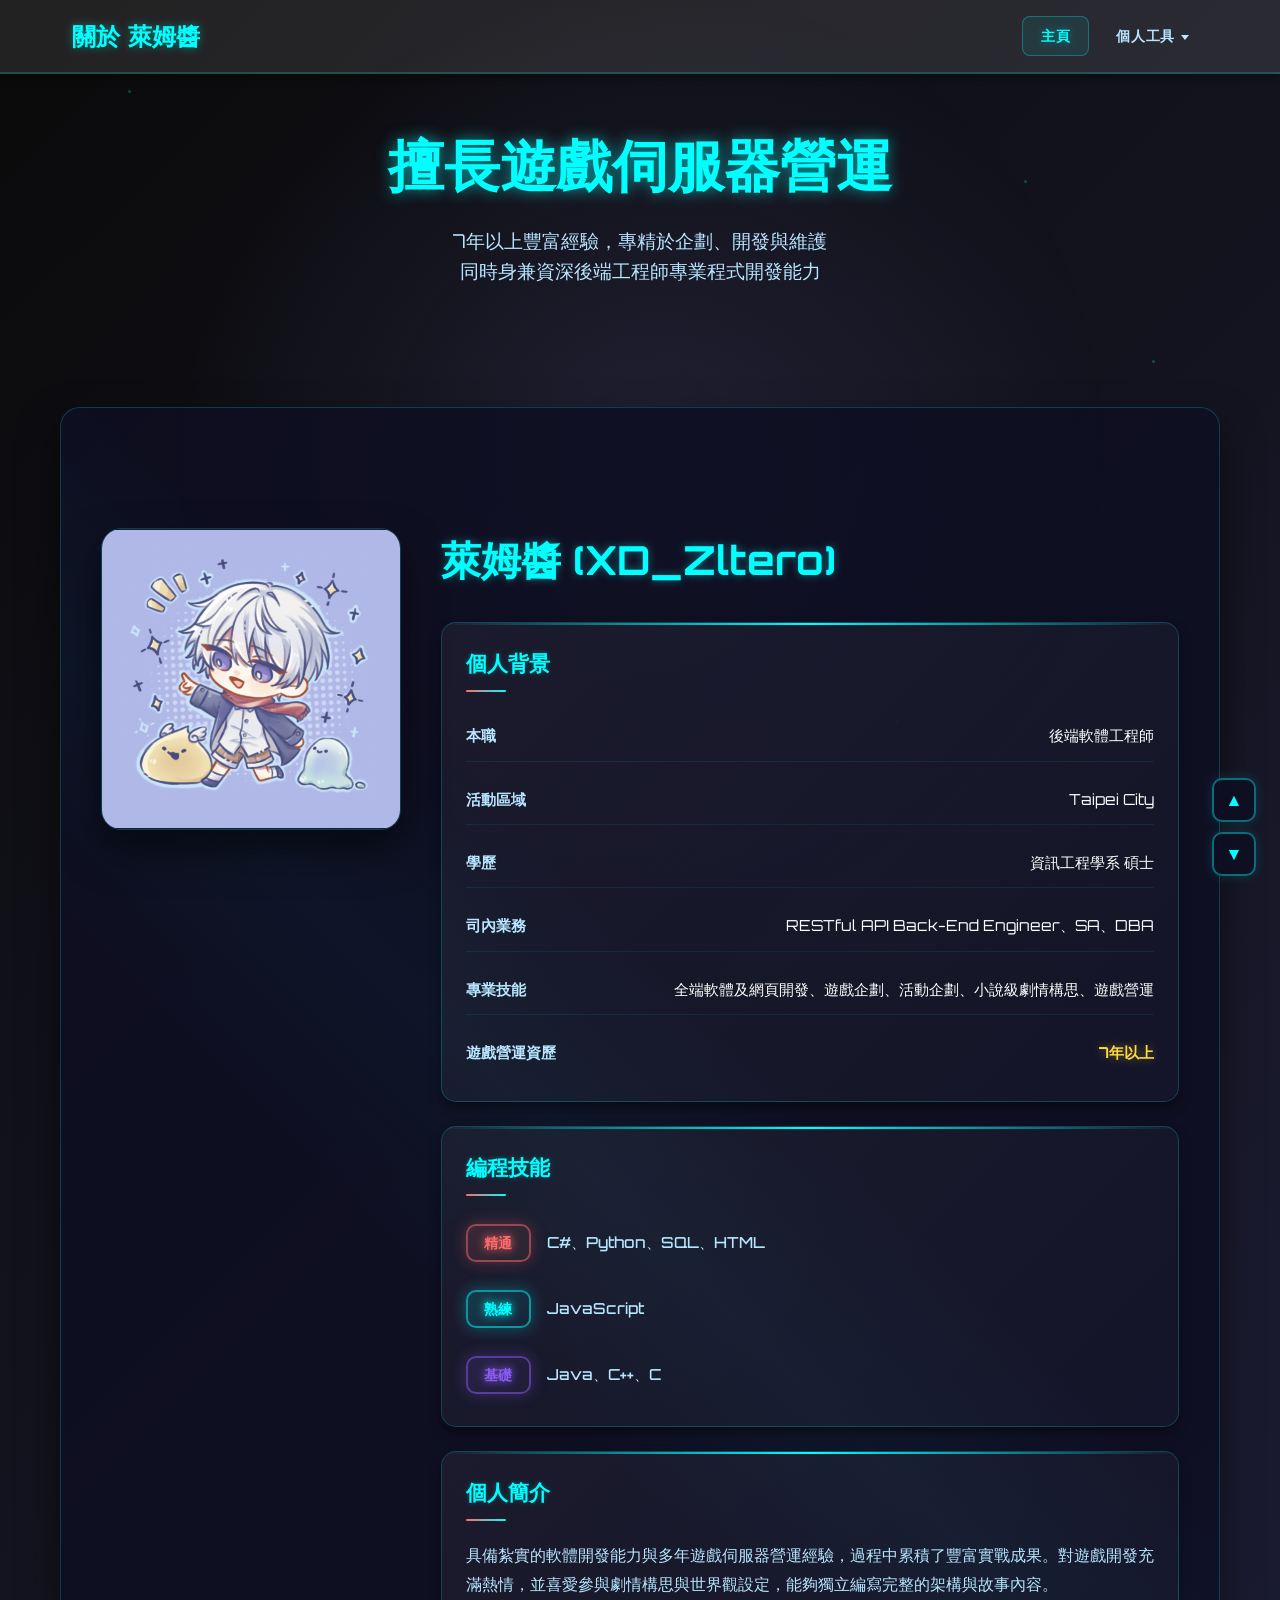
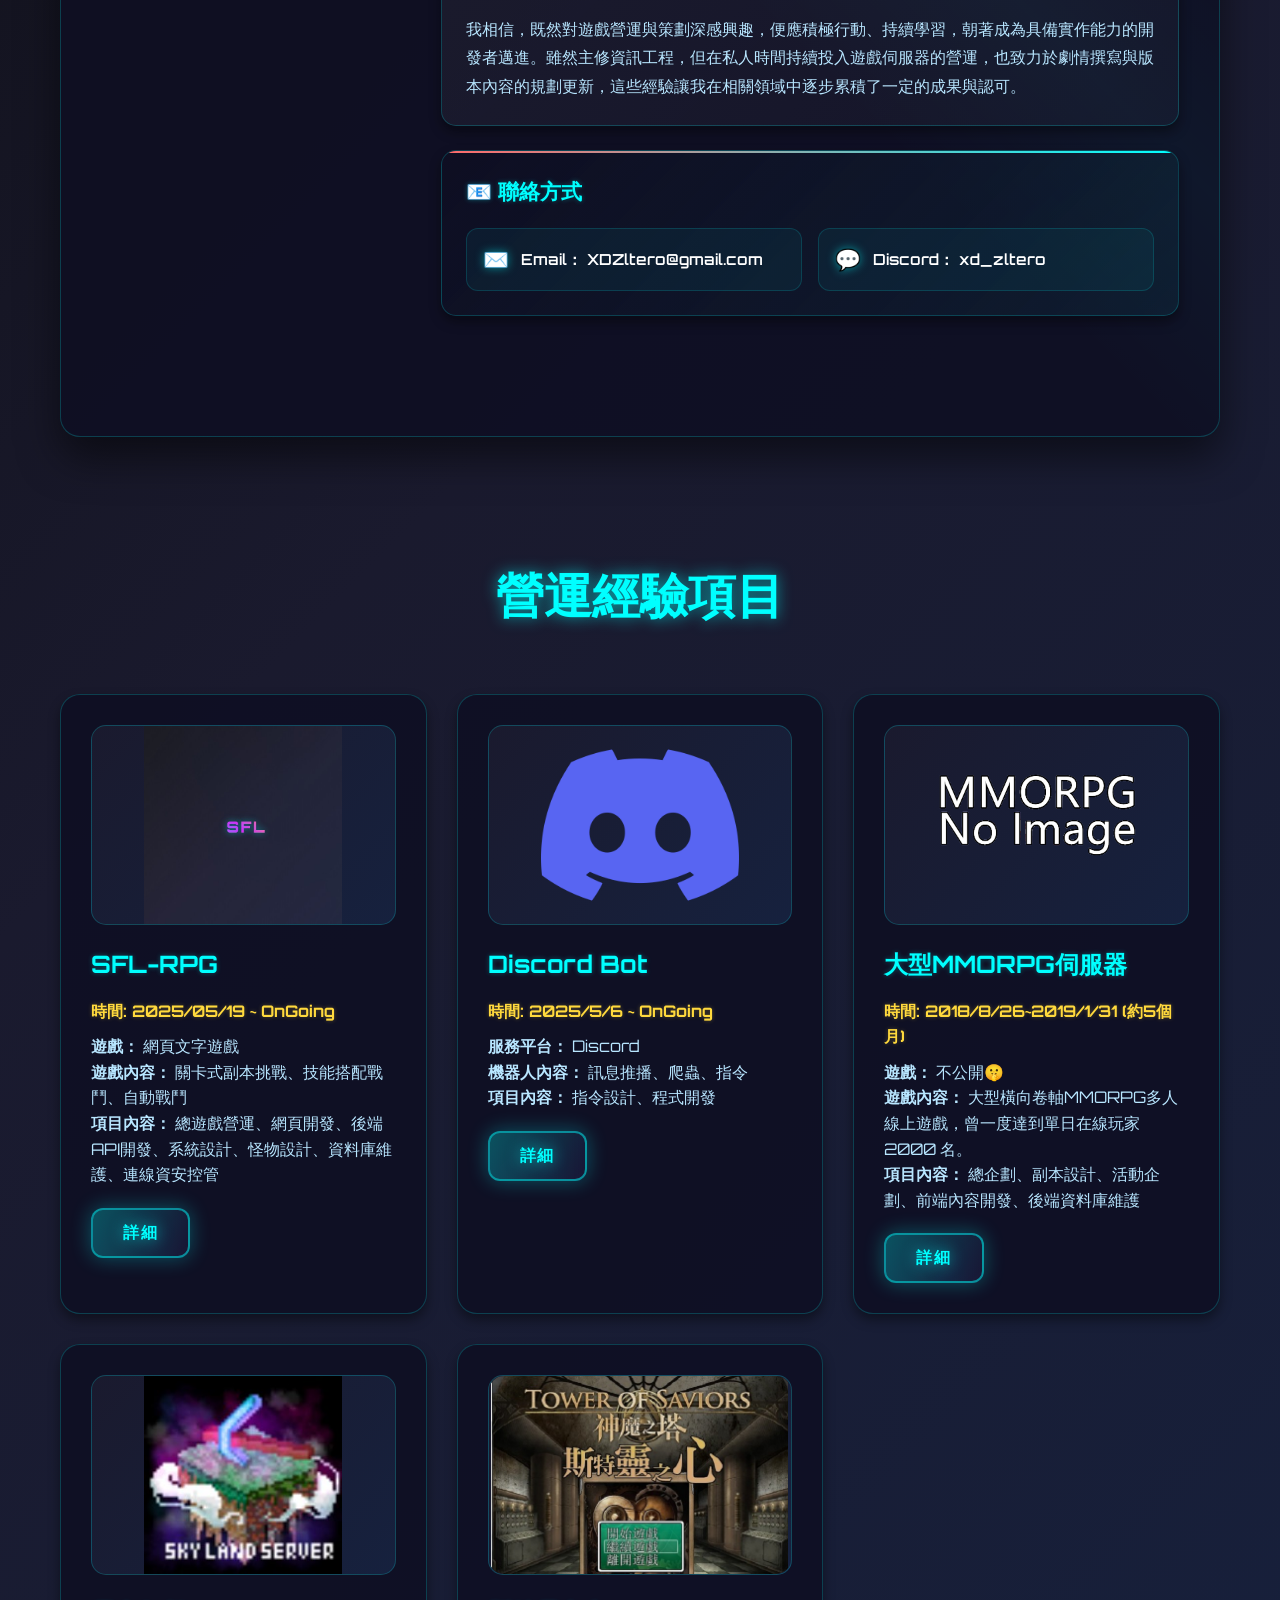
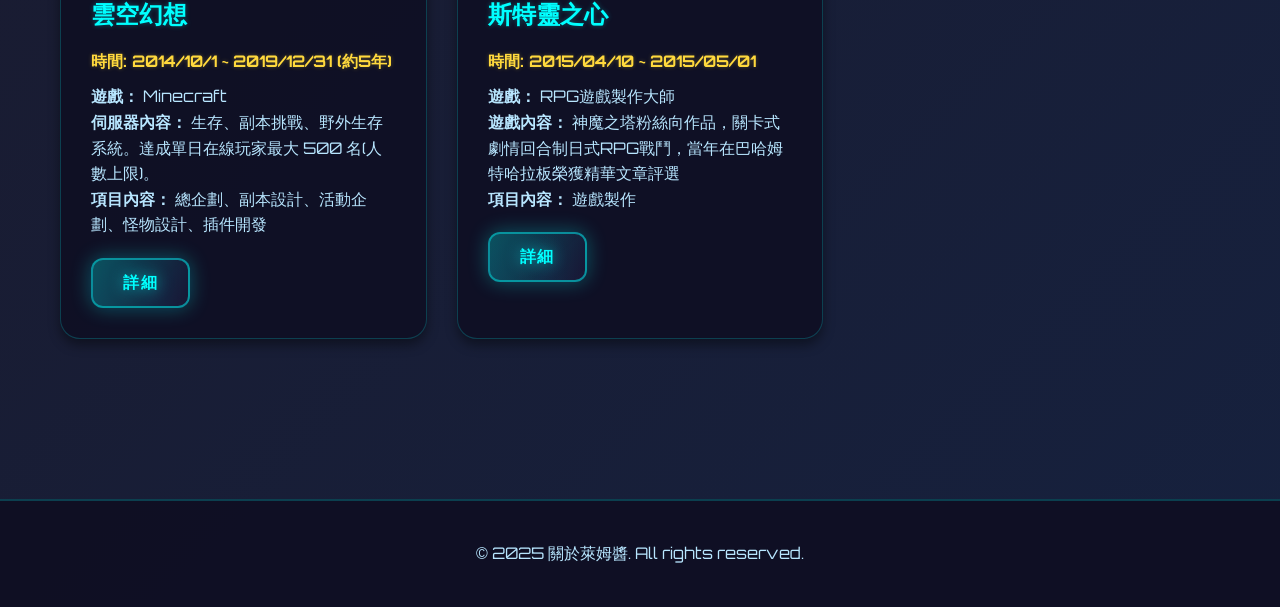
==== commit 668e6b03: "還原原始文案內容 https://claude.ai/code/session_01Y4LtbQ9QWAbqpsvXiGfS6A" ====
--- a/index.html
+++ b/index.html
@@ -41,9 +41,9 @@
 
     <main class="container">
         <section class="hero">
-            <h1>遊戲伺服器營運</h1>
-            <p>7年以上經驗 ─ 企劃、開發、維護一手包辦</p>
-            <p>後端工程師 / 遊戲企劃 / 全端開發</p>
+            <h1>擅長遊戲伺服器營運</h1>
+            <p>7年以上豐富經驗，專精於企劃、開發與維護</p>
+            <p>同時身兼資深後端工程師專業程式開發能力</p>
         </section>
 
         <section class="profile-section fade-in-up">
@@ -113,8 +113,8 @@
                     <!-- 個人簡介 -->
                     <div class="info-card bio-card">
                         <h3>個人簡介</h3>
-                        <p>從大學時期就開始經營 Minecraft 伺服器，一路從企劃、副本設計做到後端開發跟資料庫維護。寫程式之餘也喜歡構思劇情跟世界觀，自己寫過完整的遊戲故事線。</p>
-                        <p>本職是後端工程師，下班後繼續搞遊戲伺服器營運跟版本更新。比起只寫 code，更想做「能讓玩家玩得開心」的東西。</p>
+                        <p>具備紮實的軟體開發能力與多年遊戲伺服器營運經驗，過程中累積了豐富實戰成果。對遊戲開發充滿熱情，並喜愛參與劇情構思與世界觀設定，能夠獨立編寫完整的架構與故事內容。</p>
+                        <p>我相信，既然對遊戲營運與策劃深感興趣，便應積極行動、持續學習，朝著成為具備實作能力的開發者邁進。雖然主修資訊工程，但在私人時間持續投入遊戲伺服器的營運，也致力於劇情撰寫與版本內容的規劃更新，這些經驗讓我在相關領域中逐步累積了一定的成果與認可。</p>
                     </div>
         
                     <!-- 聯絡資訊 -->
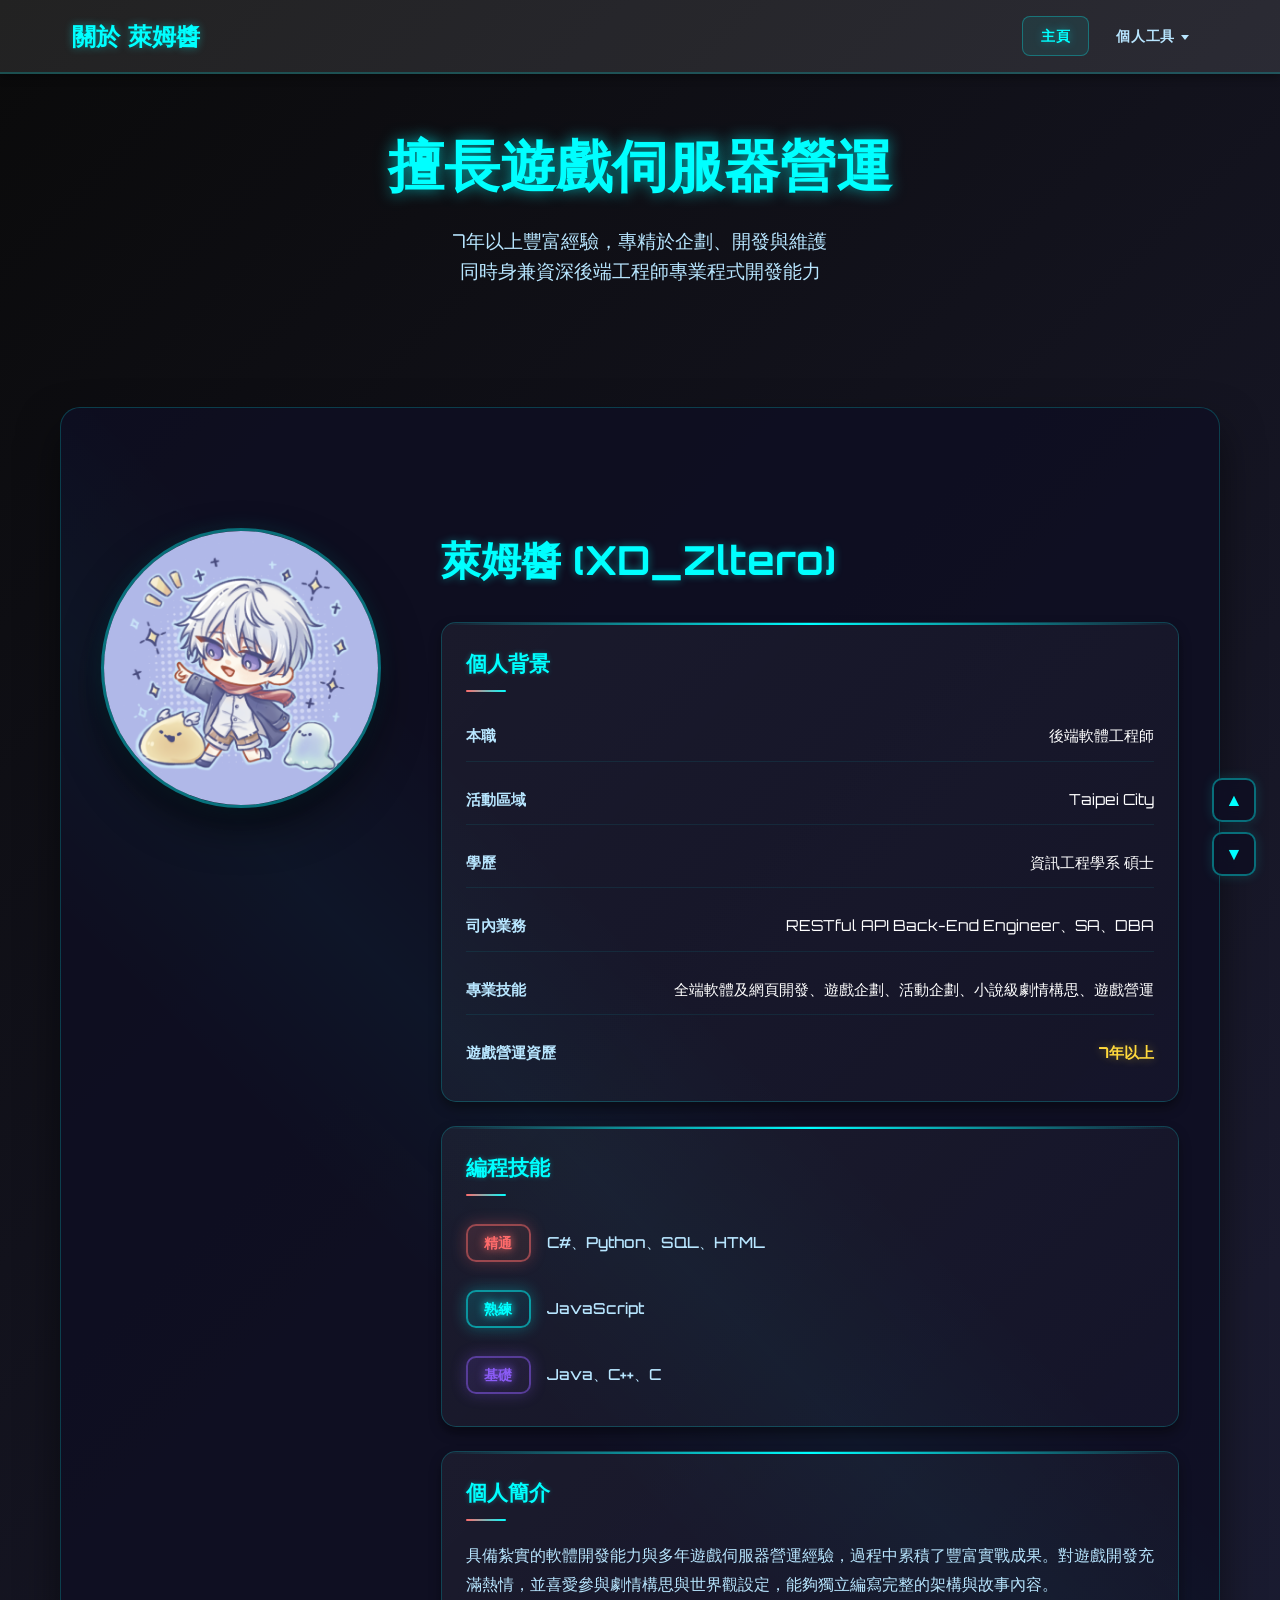
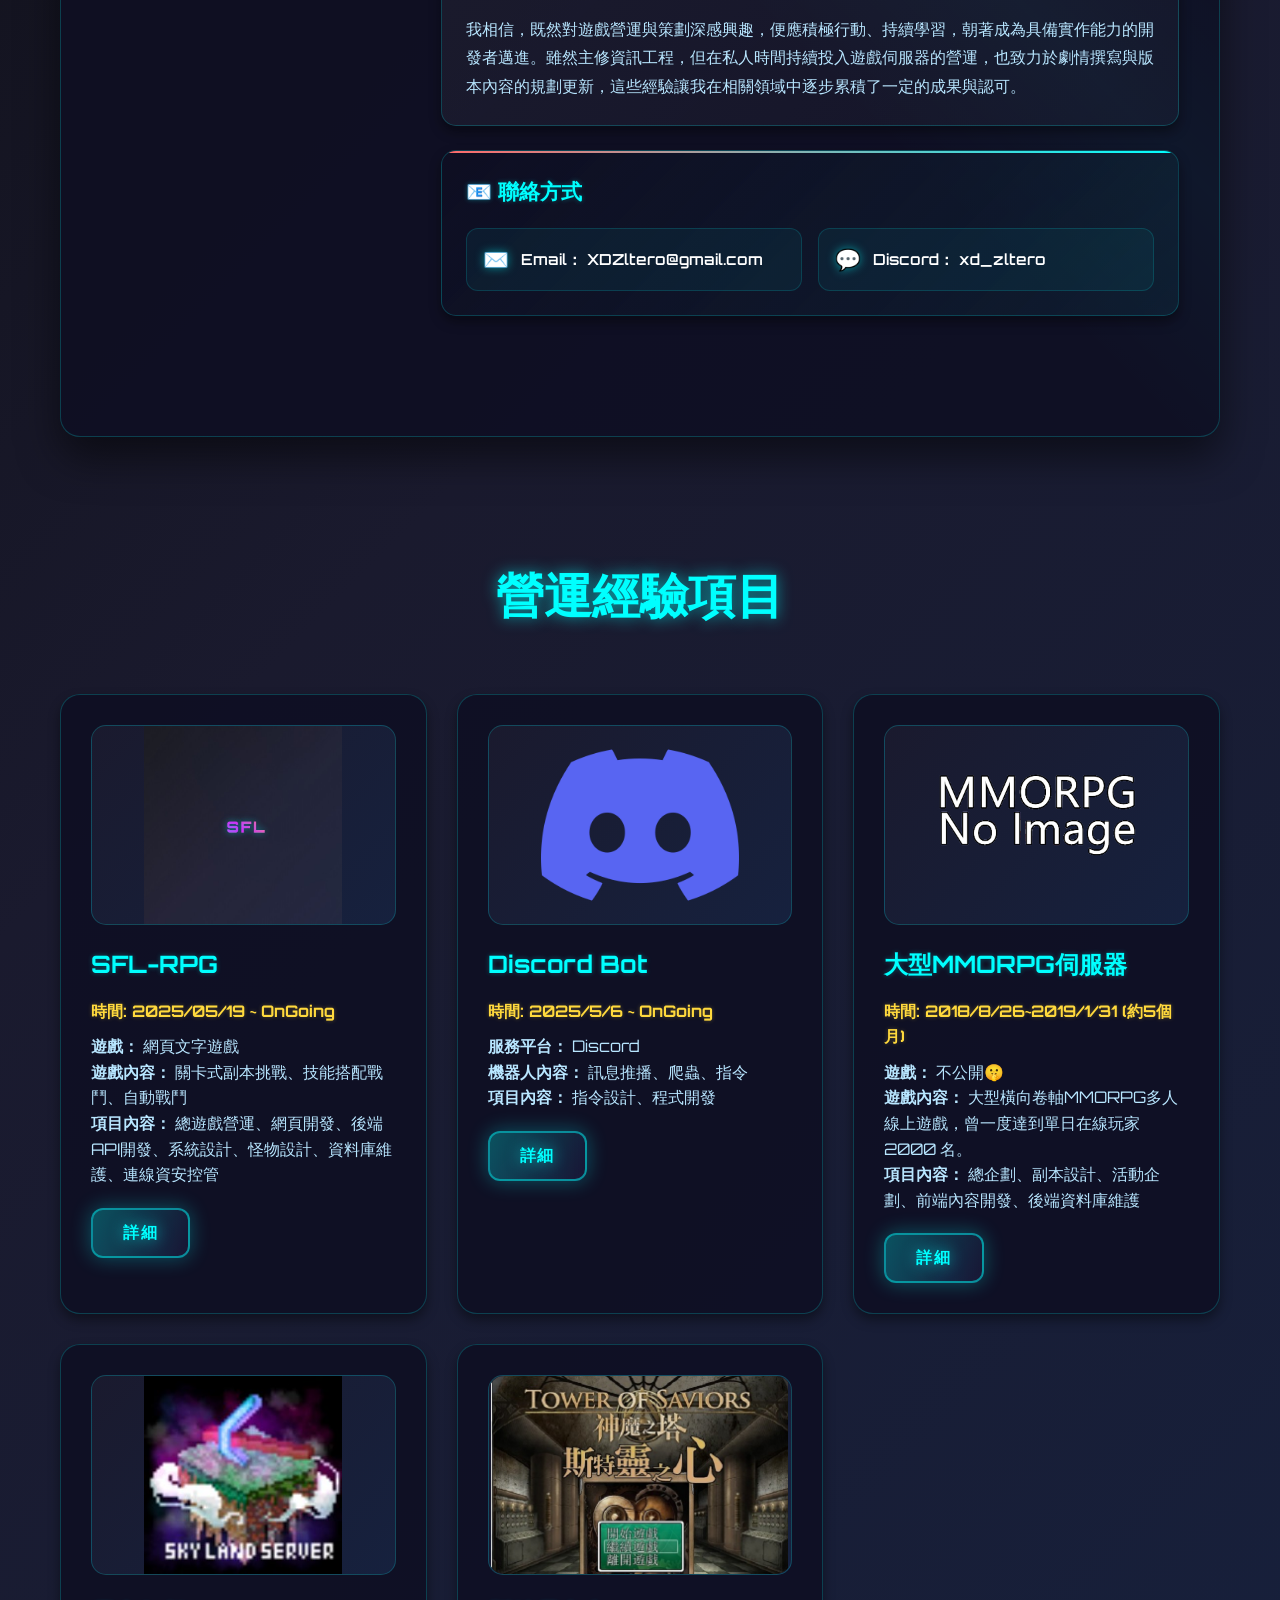
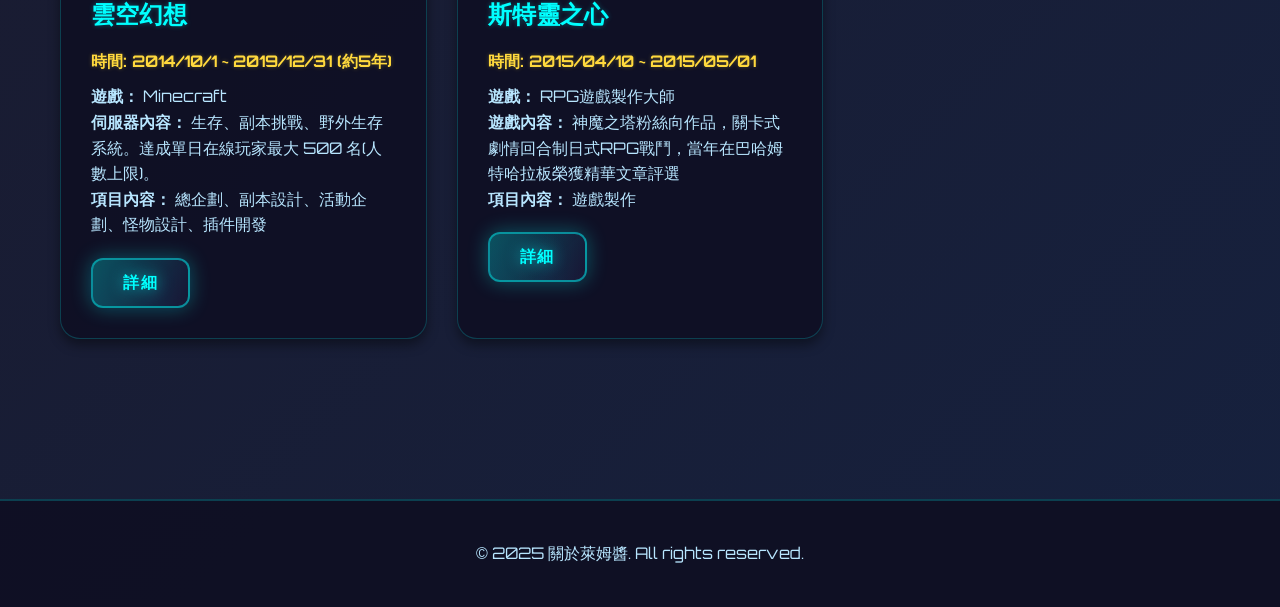
==== commit 832b142b: "全站禁止右鍵、長按複製與文字選取（textarea 除外） https://claude.ai/code/session_01Y4LtbQ9QWAbqpsvXiGfS6A" ====
--- a/index.html
+++ b/index.html
@@ -432,6 +432,11 @@
 
         // Create floating elements periodically
         setInterval(createFloatingElement, 2000);
+
+        // 禁止右鍵與長按複製
+        document.addEventListener('contextmenu', e => e.preventDefault());
+        document.addEventListener('selectstart', e => e.preventDefault());
+        document.addEventListener('copy', e => e.preventDefault());
     </script>
 </body>
 </html>
--- a/css/main.css
+++ b/css/main.css
@@ -27,6 +27,19 @@
     box-sizing: border-box;
 }
 
+html {
+    background-color: #0a0a0a;
+    overscroll-behavior: none;
+    -webkit-user-select: none;
+    user-select: none;
+    -webkit-touch-callout: none;
+}
+
+textarea, input {
+    -webkit-user-select: text;
+    user-select: text;
+}
+
 body {
     font-family: 'Orbitron', 'Microsoft JhengHei', 'PingFang TC', sans-serif;
     background: var(--primary-bg);
@@ -34,6 +47,7 @@
     line-height: 1.6;
     min-height: 100vh;
     overflow-x: hidden;
+    overscroll-behavior: none;
 }
 
 /* 背景效果 */
@@ -287,27 +301,26 @@
 .profile-image {
     position: relative;
     overflow: hidden;
-    border-radius: var(--border-radius-lg);
-    border: 1px solid var(--panel-border);
-    box-shadow: var(--shadow-heavy);
+    border-radius: 50%;
+    border: 3px solid rgba(0, 255, 255, 0.4);
+    box-shadow: var(--shadow-heavy), 0 0 20px rgba(0, 255, 255, 0.1);
     transition: transform 0.3s ease, box-shadow 0.3s ease;
+    width: 280px;
+    height: 280px;
 }
 
 .profile-image:hover {
     transform: translateY(-10px);
-    box-shadow: 0 30px 60px rgba(0, 0, 0, 0.5), 0 0 20px rgba(0, 255, 255, 0.15);
+    border-color: rgba(0, 255, 255, 0.7);
+    box-shadow: 0 30px 60px rgba(0, 0, 0, 0.5), 0 0 25px rgba(0, 255, 255, 0.25);
 }
 
 .profile-image img {
     width: 100%;
-    height: 300px;
-    object-fit: contain;
+    height: 100%;
+    object-fit: cover;
     background: linear-gradient(135deg, #1a1a2e, #16213e);
-    display: flex;
-    align-items: center;
-    justify-content: center;
-    font-size: 4rem;
-    color: white;
+    display: block;
 }
 
 .profile-info h2 {
@@ -750,7 +763,8 @@
 }
 
 .modal-header {
-    background: var(--btn-gradient);
+    background: rgba(15, 15, 35, 0.95);
+    border-bottom: 2px solid rgba(0, 255, 255, 0.3);
     padding: 25px 30px;
     border-radius: var(--border-radius-lg) var(--border-radius-lg) 0 0;
     position: relative;
@@ -760,15 +774,16 @@
     font-size: 1.8rem;
     font-family: 'Orbitron', sans-serif;
     font-weight: 900;
-    color: white;
+    color: var(--accent-color);
     margin: 0;
-    text-shadow: 0 2px 4px rgba(0, 0, 0, 0.3);
+    text-shadow: 0 0 15px rgba(0, 255, 255, 0.6);
 }
 
 .modal-subtitle {
     font-size: 1rem;
-    color: rgba(255, 255, 255, 0.9);
+    color: var(--accent-secondary);
     margin: 5px 0 0 0;
+    text-shadow: 0 0 8px rgba(255, 217, 61, 0.3);
 }
 
 .close-button {
@@ -776,9 +791,9 @@
     right: 25px;
     top: 50%;
     transform: translateY(-50%);
-    background: rgba(255, 255, 255, 0.2);
-    border: none;
-    color: white;
+    background: rgba(0, 255, 255, 0.1);
+    border: 1px solid rgba(0, 255, 255, 0.3);
+    color: var(--accent-color);
     font-size: 1.5rem;
     width: 40px;
     height: 40px;
@@ -791,7 +806,9 @@
 }
 
 .close-button:hover {
-    background: rgba(255, 255, 255, 0.3);
+    background: rgba(0, 255, 255, 0.2);
+    border-color: rgba(0, 255, 255, 0.6);
+    box-shadow: 0 0 15px rgba(0, 255, 255, 0.3);
     transform: translateY(-50%) scale(1.1);
 }
 
@@ -983,7 +1000,8 @@
     }
 
     .profile-image {
-        max-width: 250px;
+        width: 200px;
+        height: 200px;
         margin: 0 auto;
     }
 
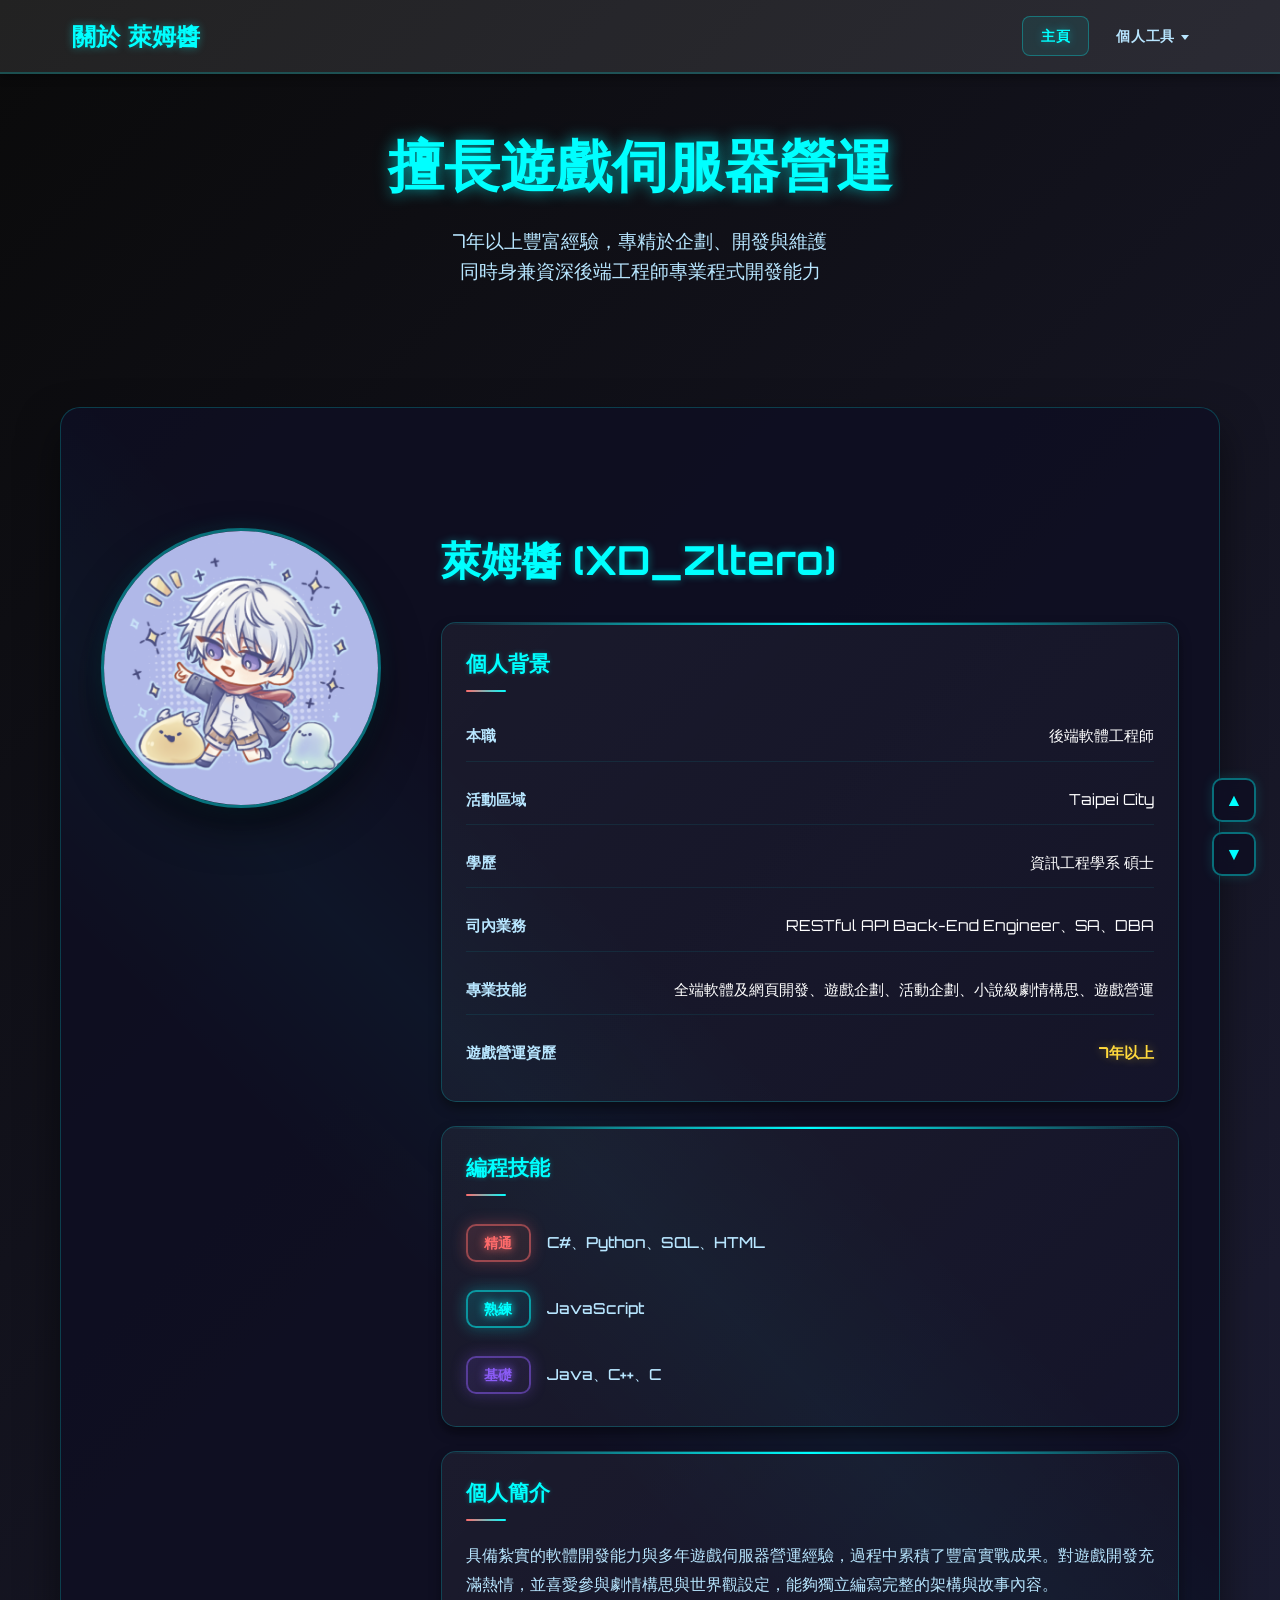
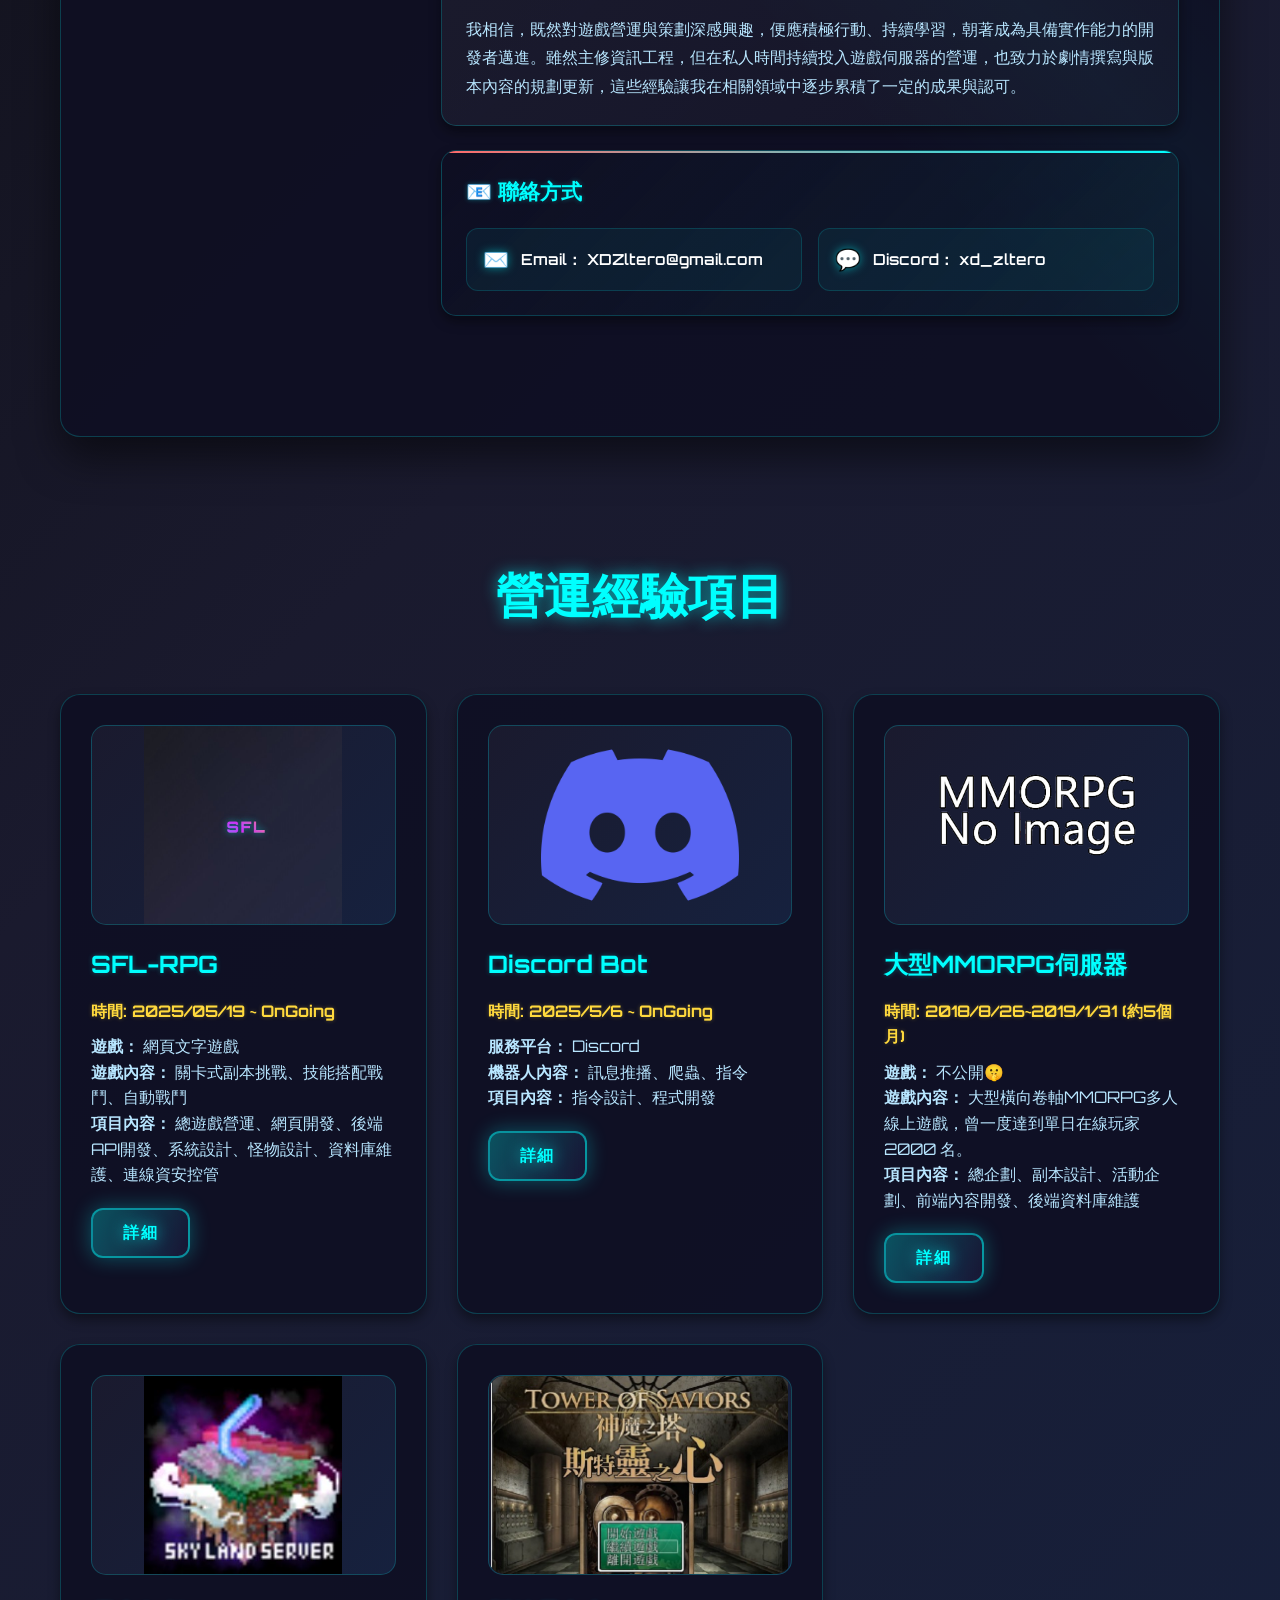
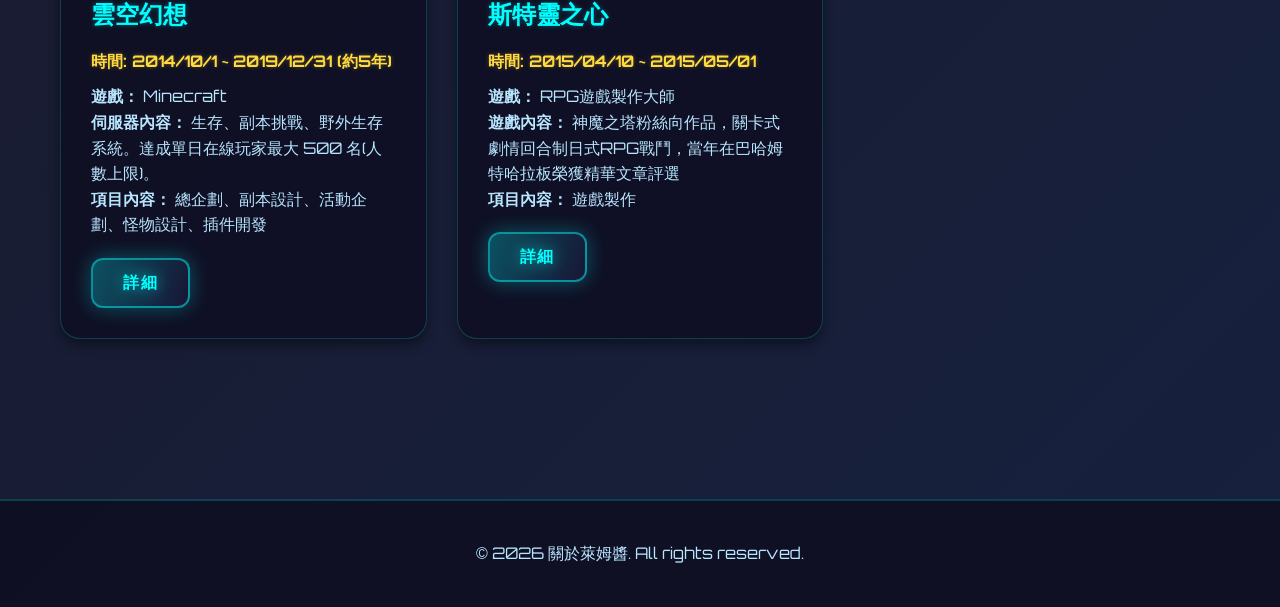
==== commit 6a816702: "下拉選單改點擊觸發、修正殘留 CSS、footer 年份自動化 - 導覽列下拉選單支援點擊 toggle（手機友善） - 修正 tool.html 中 textarea#output 改為 #esca" ====
--- a/index.html
+++ b/index.html
@@ -227,7 +227,7 @@
     </div>
 
     <footer>
-        <p>&copy; 2025 關於萊姆醬. All rights reserved.</p>
+        <p>&copy; <span id="footerYear"></span> 關於萊姆醬. All rights reserved.</p>
     </footer>
 
     <script>
@@ -433,6 +433,20 @@
         // Create floating elements periodically
         setInterval(createFloatingElement, 2000);
 
+        // Footer 年份自動更新
+        document.getElementById('footerYear').textContent = new Date().getFullYear();
+
+        // 下拉選單點擊觸發（手機友善）
+        document.querySelectorAll('.nav-dropdown .nav-link').forEach(link => {
+            link.addEventListener('click', e => {
+                e.stopPropagation();
+                link.closest('.nav-dropdown').classList.toggle('open');
+            });
+        });
+        document.addEventListener('click', () => {
+            document.querySelectorAll('.nav-dropdown.open').forEach(d => d.classList.remove('open'));
+        });
+
         // 禁止右鍵與長按複製
         document.addEventListener('contextmenu', e => e.preventDefault());
         document.addEventListener('selectstart', e => e.preventDefault());
--- a/css/main.css
+++ b/css/main.css
@@ -153,7 +153,8 @@
     transition: transform 0.3s ease;
 }
 
-.nav-dropdown:hover .nav-link::after {
+.nav-dropdown:hover .nav-link::after,
+.nav-dropdown.open .nav-link::after {
     transform: rotate(180deg);
 }
 
@@ -174,7 +175,8 @@
     z-index: 1001;
 }
 
-.nav-dropdown:hover .dropdown-menu {
+.nav-dropdown:hover .dropdown-menu,
+.nav-dropdown.open .dropdown-menu {
     opacity: 1;
     visibility: visible;
     transform: translateY(0);
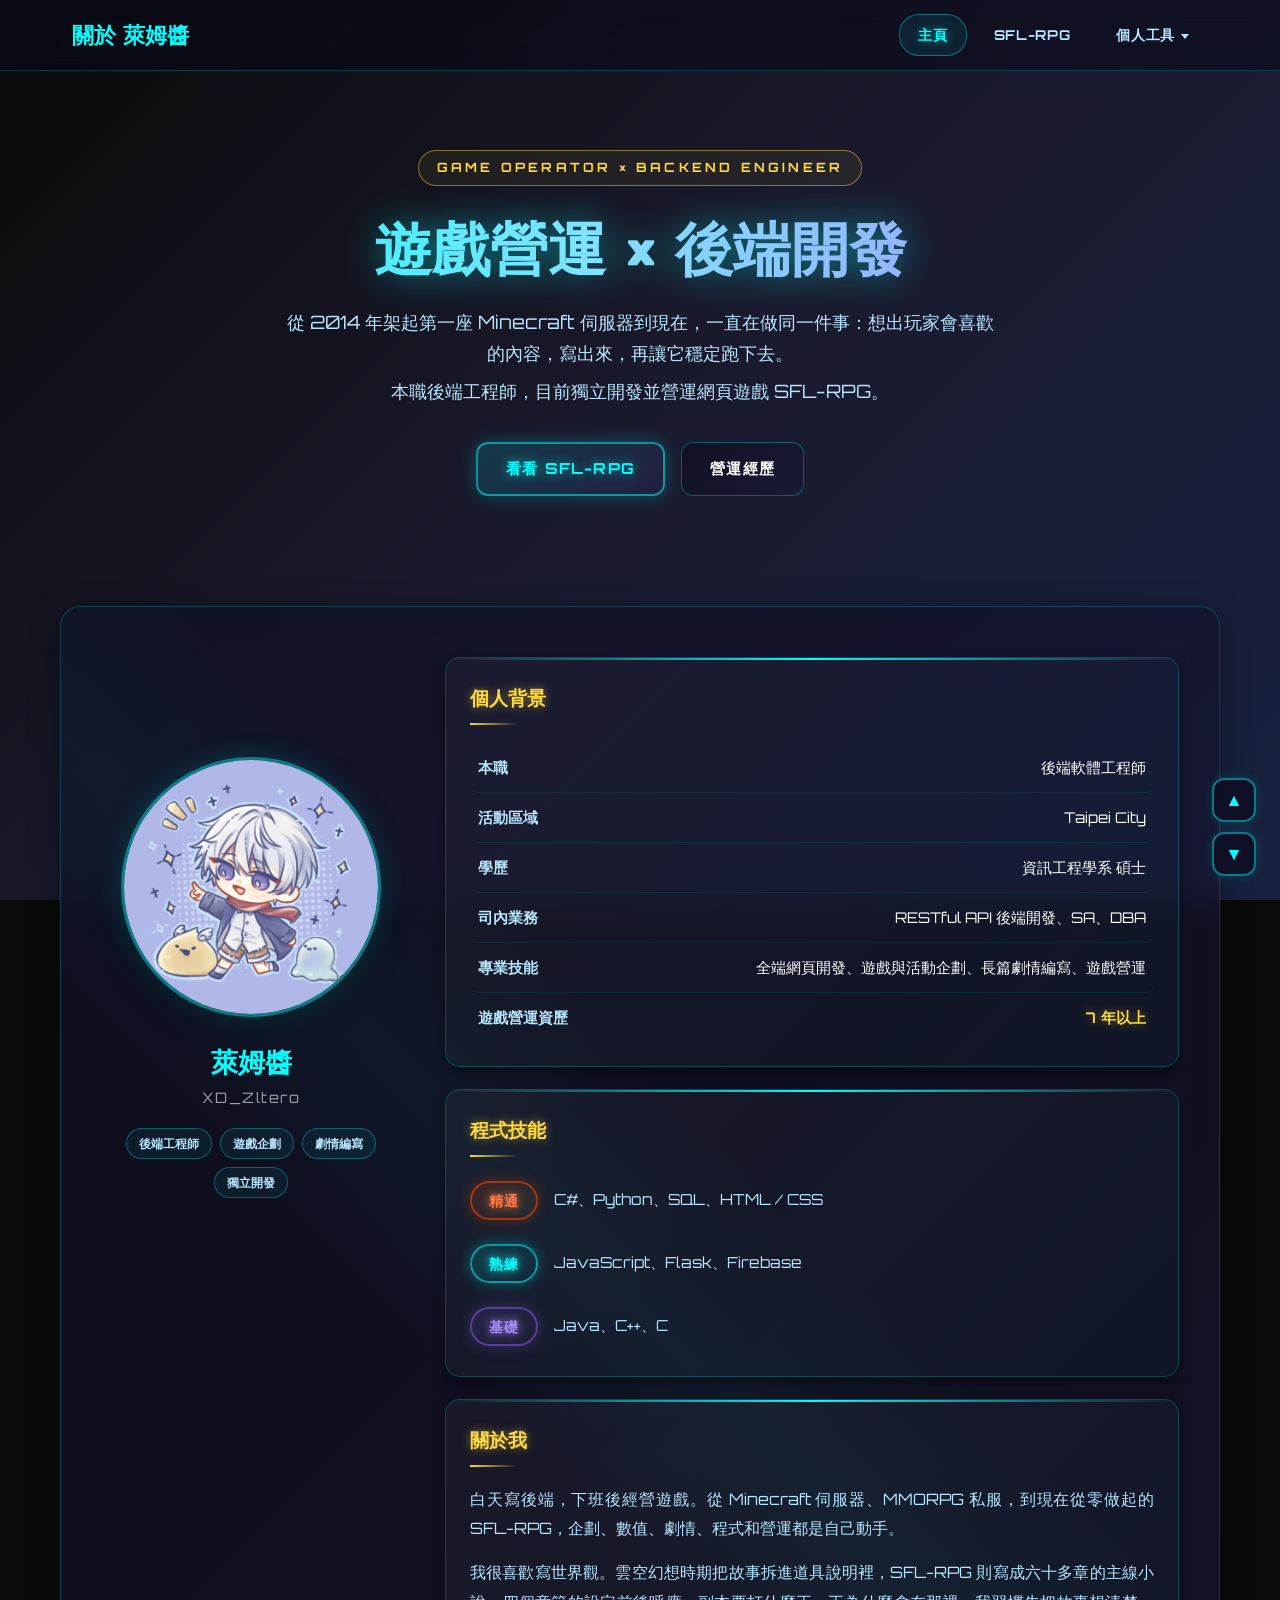
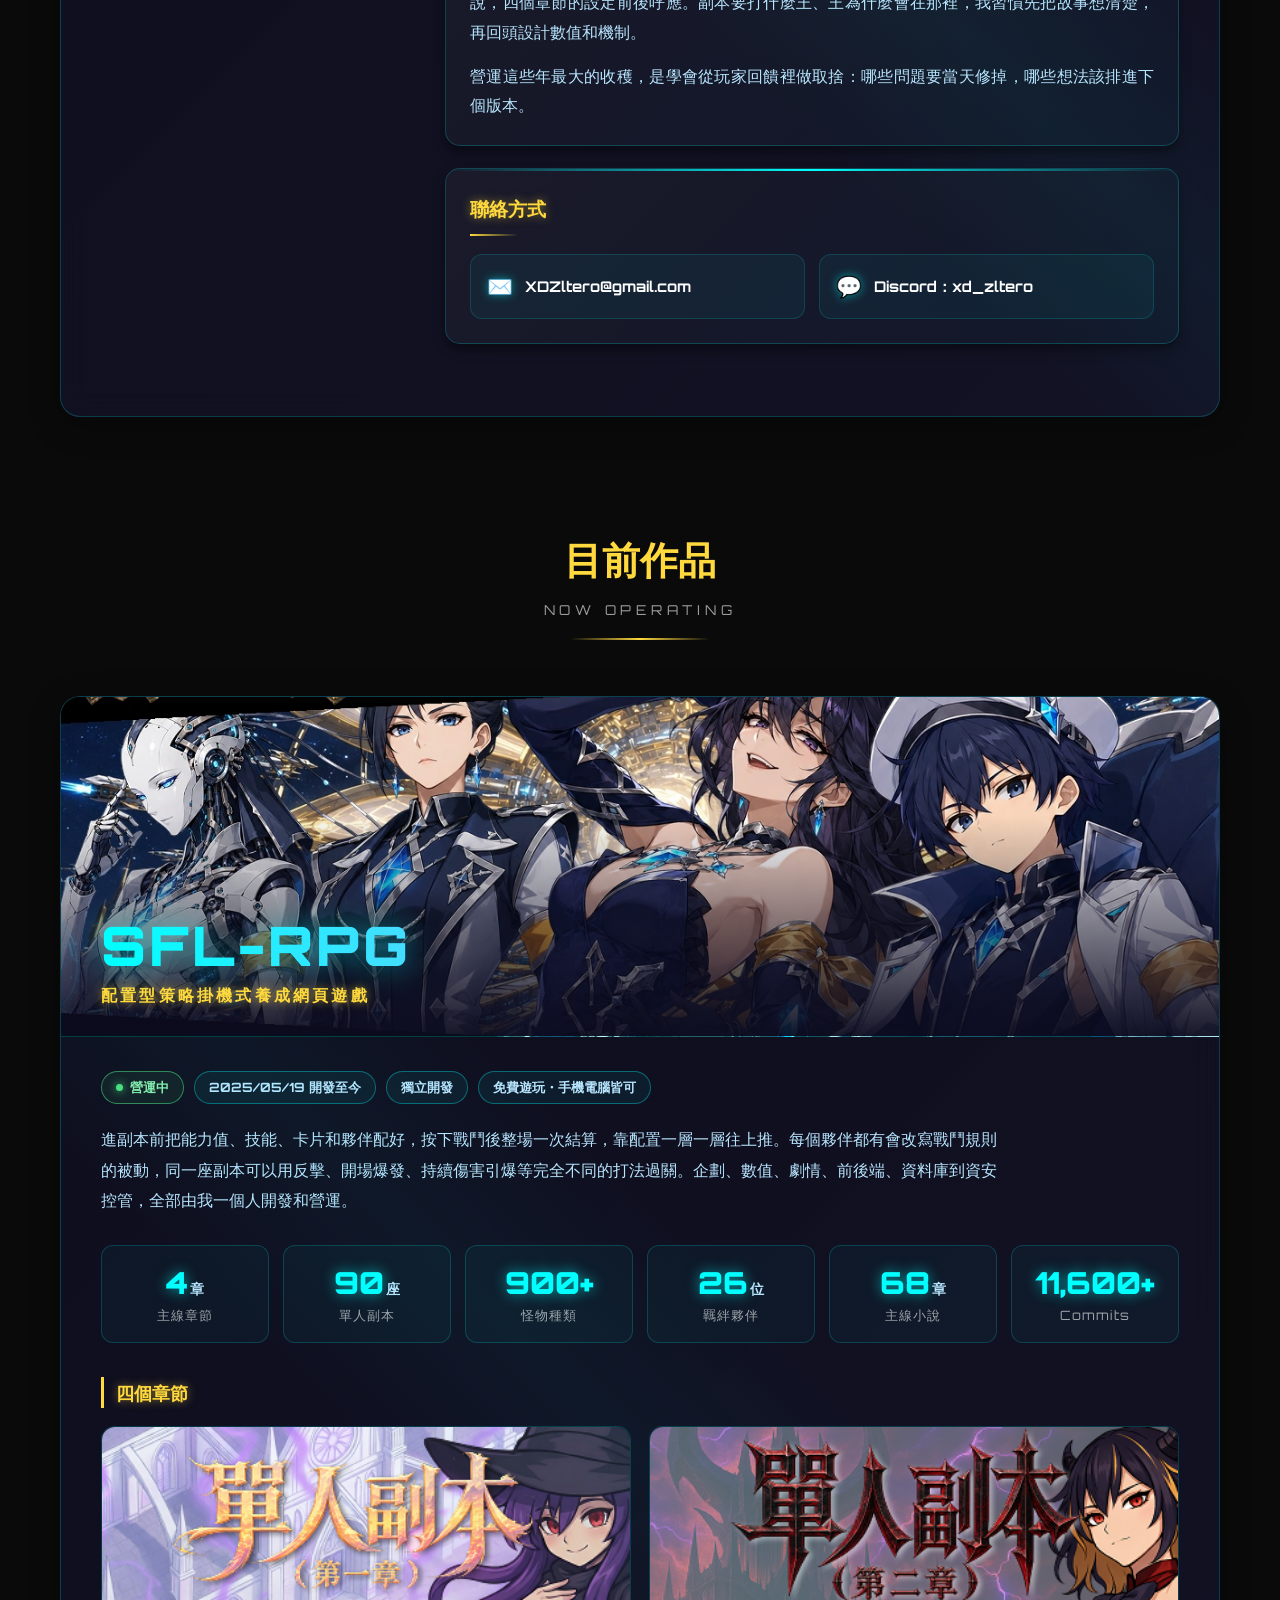
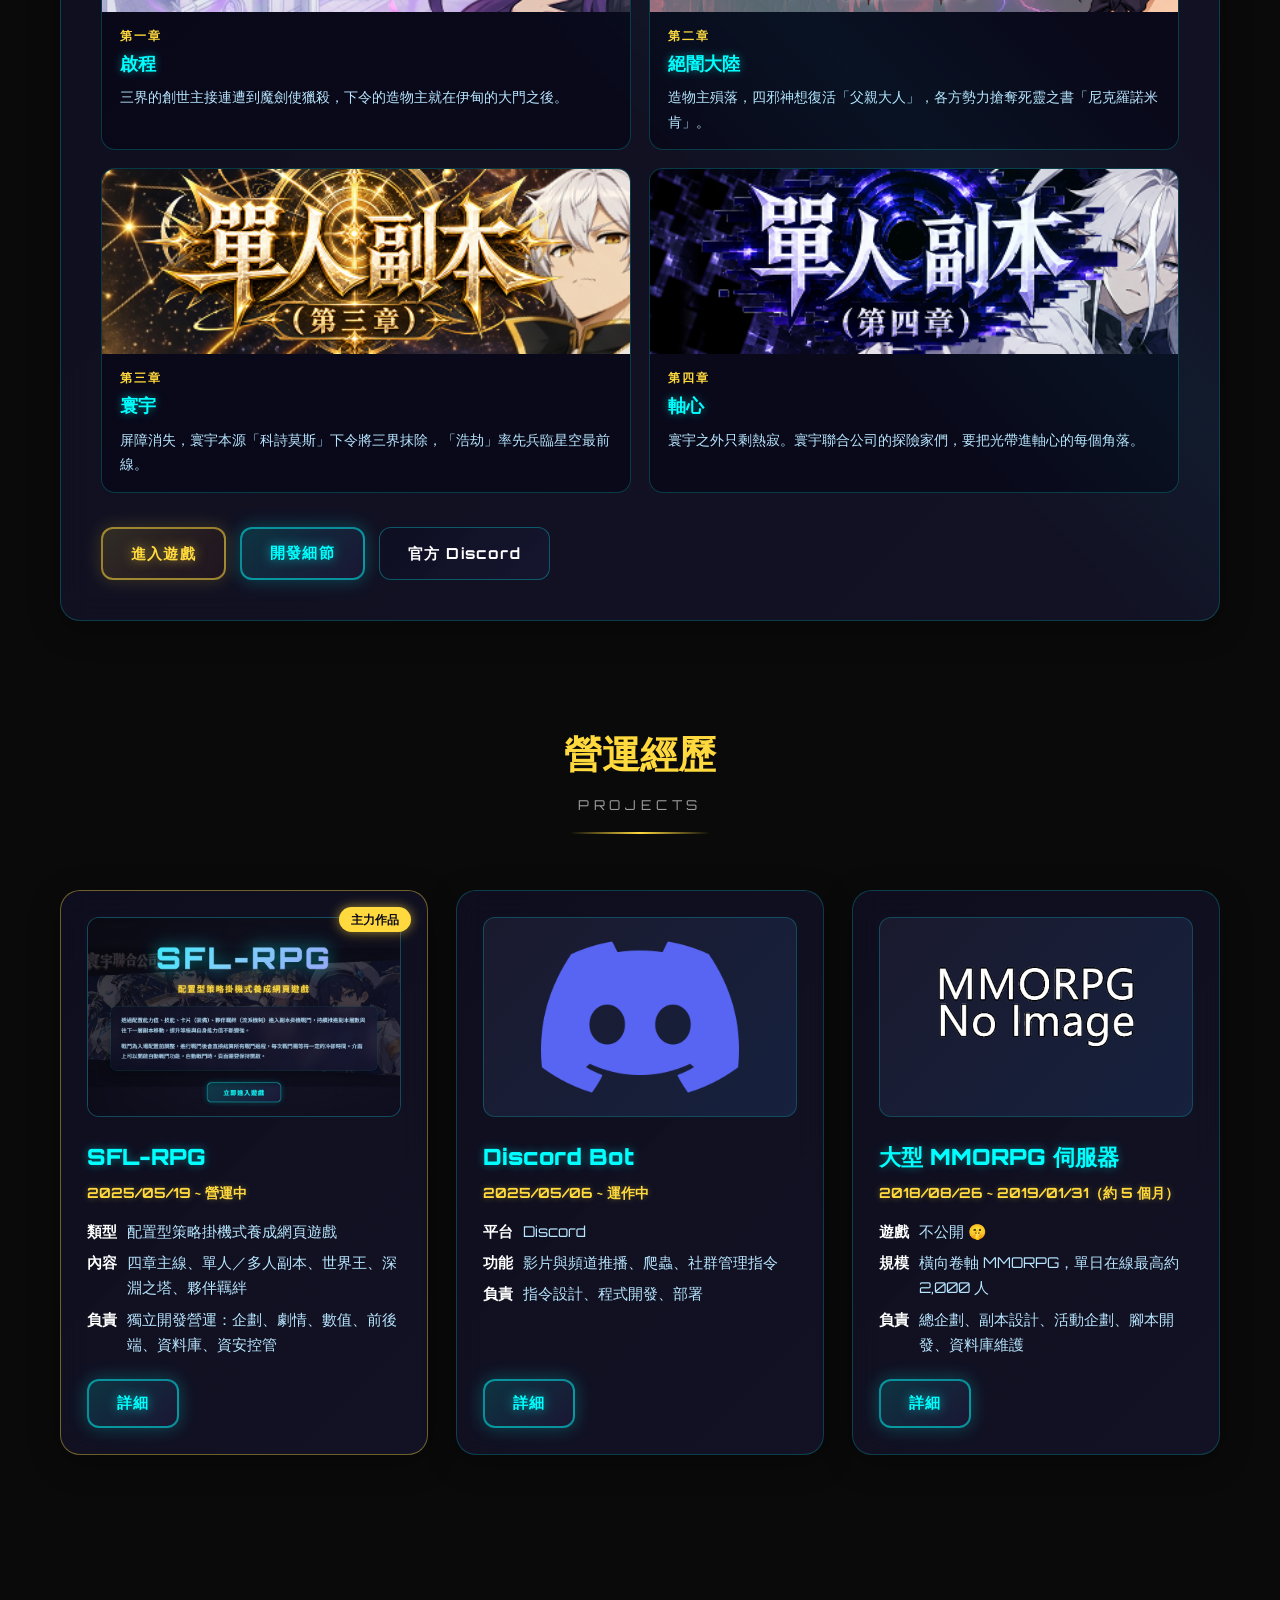
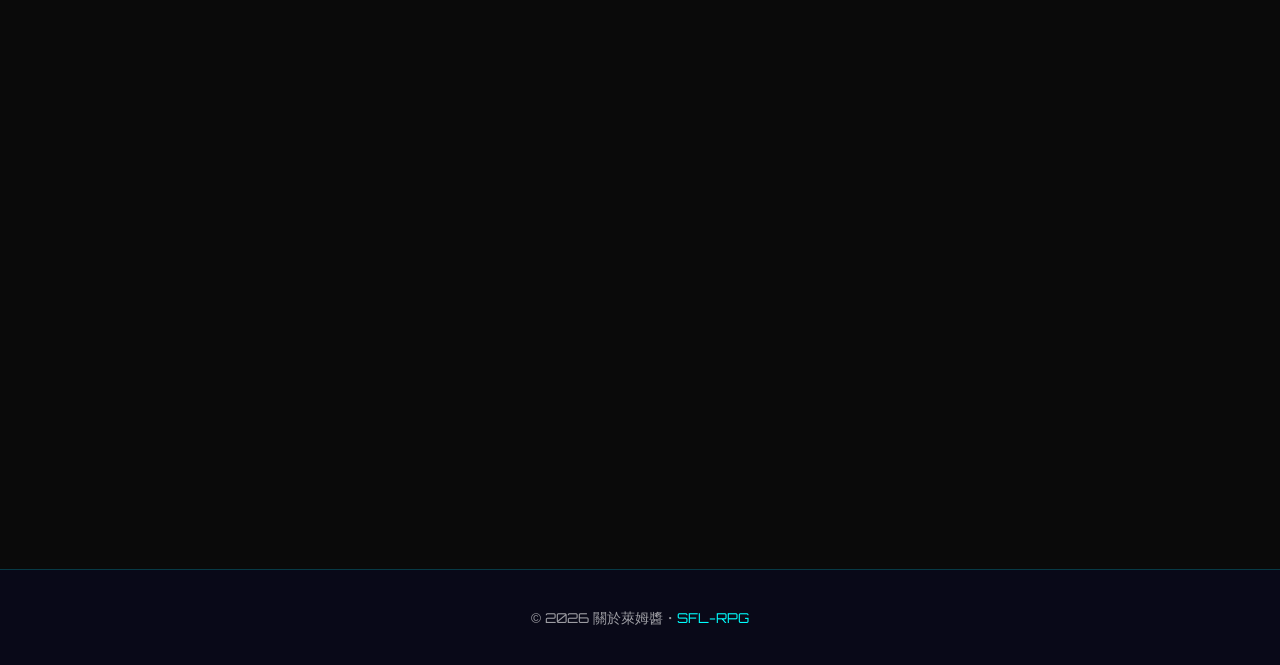
==== commit ecb61674: "全站改為 SFL-RPG 設計風格、新增 SFL-RPG 作品專區並潤飾文案 - main.css / project-detail.css 對齊 SFL-RPG 設計系統：金色副標、cyan 光暈、" ====
--- a/index.html
+++ b/index.html
@@ -1,456 +1,429 @@
-<!DOCTYPE html>
-<html lang="zh-TW">
-<head>
-    <meta charset="UTF-8">
-    <link rel="icon" href="favicon.ico" />
-    <meta name="viewport" content="width=device-width, initial-scale=1.0">
-    <title>關於 萊姆醬</title>
-    <link rel="stylesheet" href="css/main.css">
-</head>
-<body>
-    <div class="floating-elements">
-        <div class="floating-element" style="top: 10%; left: 10%; animation-delay: 0s;"></div>
-        <div class="floating-element" style="top: 20%; left: 80%; animation-delay: 1s;"></div>
-        <div class="floating-element" style="top: 60%; left: 20%; animation-delay: 2s;"></div>
-        <div class="floating-element" style="top: 80%; left: 70%; animation-delay: 3s;"></div>
-        <div class="floating-element" style="top: 40%; left: 90%; animation-delay: 4s;"></div>
-    </div>
-
-    <header>
-        <nav>
-            <div class="logo">關於 萊姆醬</div>
-            <ul class="nav-menu">
-                <li class="nav-item">
-                    <a href="index.html" class="nav-link active">主頁</a>
-                </li>
-                <li class="nav-item nav-dropdown">
-                    <span class="nav-link">個人工具</span>
-                    <div class="dropdown-menu">
-                        <a href="tool.html" class="dropdown-item">換行轉換器</a>
-                    </div>
-                </li>
-            </ul>
-        </nav>
-    </header>
-
-    <!-- Scroll Buttons -->
-    <div class="scroll-buttons">
-        <button class="scroll-btn" onclick="window.scrollTo({top:0,behavior:'smooth'})" title="回到頂部">&#9650;</button>
-        <button class="scroll-btn" onclick="window.scrollTo({top:document.body.scrollHeight,behavior:'smooth'})" title="前往底部">&#9660;</button>
-    </div>
-
-    <main class="container">
-        <section class="hero">
-            <h1>擅長遊戲伺服器營運</h1>
-            <p>7年以上豐富經驗，專精於企劃、開發與維護</p>
-            <p>同時身兼資深後端工程師專業程式開發能力</p>
-        </section>
-
-        <section class="profile-section fade-in-up">
-            <div class="profile-content">
-                <div class="profile-image">
-                    <img src="img/self.jpg" alt="萊姆醬" onerror="this.src='data:image/svg+xml,%3Csvg xmlns=\'http://www.w3.org/2000/svg\' viewBox=\'0 0 300 300\'%3E%3Cdefs%3E%3ClinearGradient id=\'grad\' x1=\'0%25\' y1=\'0%25\' x2=\'100%25\' y2=\'100%25\'%3E%3Cstop offset=\'0%25\' style=\'stop-color:%23ff6b6b;stop-opacity:1\' /%3E%3Cstop offset=\'100%25\' style=\'stop-color:%234ecdc4;stop-opacity:1\' /%3E%3C/linearGradient%3E%3C/defs%3E%3Crect width=\'300\' height=\'300\' fill=\'url(%23grad)\'/%3E%3Ctext x=\'150\' y=\'170\' font-family=\'Arial\' font-size=\'80\' fill=\'white\' text-anchor=\'middle\'%3E萊姆%3C/text%3E%3C/svg%3E';">
-                </div>
-                <div class="profile-info">
-                    <h2>萊姆醬 (XD_Zltero)</h2>
-                    
-                    <!-- 基本資訊卡片 -->
-                    <div class="info-card">
-                        <h3>個人背景</h3>
-                        <div class="info-table">
-                            <div class="info-row">
-                                <span class="info-label">本職</span>
-                                <span class="info-value">後端軟體工程師</span>
-                            </div>
-                            <div class="info-row">
-                                <span class="info-label">活動區域</span>
-                                <span class="info-value">Taipei City</span>
-                            </div>
-                            <div class="info-row">
-                                <span class="info-label">學歷</span>
-                                <span class="info-value">資訊工程學系 碩士</span>
-                            </div>
-                            <div class="info-row">
-                                <span class="info-label">司內業務</span>
-                                <span class="info-value">RESTful API Back-End Engineer、SA、DBA</span>
-                            </div>
-                             <div class="info-row">
-                                <span class="info-label">專業技能</span>
-                                <span class="info-value">全端軟體及網頁開發、遊戲企劃、活動企劃、小說級劇情構思、遊戲營運</span>
-                            </div>
-                            <div class="info-row">
-                                <span class="info-label">遊戲營運資歷</span>
-                                <span class="info-value highlight">7年以上</span>
-                            </div>
-                        </div>
-                    </div>
-        
-                    <!-- 技能能力表格 -->
-                    <div class="info-card">
-                        <h3>編程技能</h3>
-                        <div class="skills-table">
-                            <div class="skill-category">
-                                <div class="skill-level excellent">
-                                    <span class="skill-badge">精通</span>
-                                    <span class="skill-list">C#、Python、SQL、HTML</span>
-                                </div>
-                            </div>
-                            <div class="skill-category">
-                                <div class="skill-level good">
-                                    <span class="skill-badge">熟練</span>
-                                    <span class="skill-list">JavaScript</span>
-                                </div>
-                            </div>
-                            <div class="skill-category">
-                                <div class="skill-level basic">
-                                    <span class="skill-badge">基礎</span>
-                                    <span class="skill-list">Java、C++、C</span>
-                                </div>
-                            </div>
-                        </div>
-                    </div>
-        
-                    <!-- 個人簡介 -->
-                    <div class="info-card bio-card">
-                        <h3>個人簡介</h3>
-                        <p>具備紮實的軟體開發能力與多年遊戲伺服器營運經驗，過程中累積了豐富實戰成果。對遊戲開發充滿熱情，並喜愛參與劇情構思與世界觀設定，能夠獨立編寫完整的架構與故事內容。</p>
-                        <p>我相信，既然對遊戲營運與策劃深感興趣，便應積極行動、持續學習，朝著成為具備實作能力的開發者邁進。雖然主修資訊工程，但在私人時間持續投入遊戲伺服器的營運，也致力於劇情撰寫與版本內容的規劃更新，這些經驗讓我在相關領域中逐步累積了一定的成果與認可。</p>
-                    </div>
-        
-                    <!-- 聯絡資訊 -->
-                    <div class="contact-info">
-                        <h3>📧 聯絡方式</h3>
-                        <div class="contact-grid">
-                            <div class="contact-item">
-                                <span class="contact-icon">✉️</span>
-                                <span class="contact-text">Email： XDZltero@gmail.com</span>
-                            </div>
-                            <div class="contact-item">
-                                <span class="contact-icon">💬</span>
-                                <span class="contact-text">Discord： xd_zltero</span>
-                            </div>
-                        </div>
-                    </div>
-                </div>
-            </div>
-        </section>
-
-        <section class="projects-section">
-            <h2 class="section-title">營運經驗項目</h2>
-            <div class="projects-grid">
-
-                <div class="project-card fade-in-up">
-                    <div class="project-image">
-                        <img src="img/SFL.jpg" alt="SFL-RPG" onerror="this.parentElement.innerHTML='⚔️'; this.parentElement.classList.add('emoji-fallback');">
-                    </div>
-                    <div class="project-title">SFL-RPG</div>
-                    <div class="project-time">時間: 2025/05/19 ~ OnGoing</div>
-                    <div class="project-content">
-                        <strong>遊戲：</strong> 網頁文字遊戲 <br>
-                        <strong>遊戲內容：</strong> 關卡式副本挑戰、技能搭配戰鬥、自動戰鬥 <br>
-                        <strong>項目內容：</strong> 總遊戲營運、網頁開發、後端API開發、系統設計、怪物設計、資料庫維護、連線資安控管 <br>
-                    </div>
-                    <button class="detail-button" onclick="showProjectDetail('project3')">詳細</button>
-                </div>
-
-                <div class="project-card fade-in-up">
-                    <div class="project-image">
-                        <img src="img/discord.png" alt="DiscordBot" onerror="this.parentElement.innerHTML='🎮'; this.parentElement.classList.add('emoji-fallback');">
-                    </div>
-                    <div class="project-title">Discord Bot</div>
-                    <div class="project-time">時間: 2025/5/6 ~ OnGoing</div>
-                    <div class="project-content">
-                        <strong>服務平台：</strong> Discord <br>
-                        <strong>機器人內容：</strong> 訊息推播、爬蟲、指令 <br>
-                        <strong>項目內容：</strong> 指令設計、程式開發 <br>
-                    </div>
-                    <button class="detail-button" onclick="showProjectDetail('project4')">詳細</button>
-                </div>
-
-                <div class="project-card fade-in-up">
-                    <div class="project-image">
-                        <img src="img/MMO.png" alt="大型MMORPG伺服器" onerror="this.parentElement.innerHTML='🎮'; this.parentElement.classList.add('emoji-fallback');">
-                    </div>
-                    <div class="project-title">大型MMORPG伺服器</div>
-                    <div class="project-time">時間: 2018/8/26~2019/1/31 (約5個月)</div>
-                    <div class="project-content">
-                        <strong>遊戲：</strong> 不公開🤫 <br>
-                        <strong>遊戲內容：</strong> 大型橫向卷軸MMORPG多人線上遊戲，曾一度達到單日在線玩家 2000 名。 <br>
-                        <strong>項目內容：</strong> 總企劃、副本設計、活動企劃、前端內容開發、後端資料庫維護 <br>
-                    </div>
-                    <button class="detail-button" onclick="showProjectDetail('project2')">詳細</button>
-                </div>
-                
-                <div class="project-card fade-in-up">
-                    <div class="project-image">
-                        <img src="img/SFL.png" alt="雲空幻想" onerror="this.parentElement.innerHTML='🎮'; this.parentElement.classList.add('emoji-fallback');">
-                    </div>
-                    <div class="project-title">雲空幻想</div>
-                    <div class="project-time">時間: 2014/10/1 ~ 2019/12/31 (約5年)</div>
-                    <div class="project-content">
-                        <strong>遊戲：</strong> Minecraft <br>
-                        <strong>伺服器內容：</strong> 生存、副本挑戰、野外生存系統。達成單日在線玩家最大 500 名(人數上限)。<br>
-                        <strong>項目內容：</strong> 總企劃、副本設計、活動企劃、怪物設計、插件開發 <br>
-                    </div>
-                    <button class="detail-button" onclick="showProjectDetail('project1')">詳細</button>
-                </div>
-
-                <div class="project-card fade-in-up">
-                    <div class="project-image">
-                        <img src="img/tos.jpg" alt="SFL-RPG" onerror="this.parentElement.innerHTML='⚔️'; this.parentElement.classList.add('emoji-fallback');">
-                    </div>
-                    <div class="project-title">斯特靈之心</div>
-                    <div class="project-time">時間: 2015/04/10 ~ 2015/05/01</div>
-                    <div class="project-content">
-                        <strong>遊戲：</strong> RPG遊戲製作大師 <br>
-                        <strong>遊戲內容：</strong> 神魔之塔粉絲向作品，關卡式劇情回合制日式RPG戰鬥，當年在巴哈姆特哈拉板榮獲精華文章評選<br>
-                        <strong>項目內容：</strong> 遊戲製作 <br>
-                    </div>
-                    <button class="detail-button" onclick="showProjectDetail('project5')">詳細</button>
-                </div>
-
-        </section>
-    </main>
-
-    <!-- Modal -->
-    <div id="projectModal" class="modal">
-        <div class="modal-content">
-            <div class="modal-header">
-                <h2 class="modal-title" id="modalTitle">項目詳細資訊</h2>
-                <p class="modal-subtitle" id="modalSubtitle">時間範圍與項目概述</p>
-                <button class="close-button" onclick="closeModal()">&times;</button>
-            </div>
-            <div class="modal-body" id="modalBody">
-                <!-- 動態內容將在這裡插入 -->
-            </div>
-        </div>
-    </div>
-
-    <footer>
-        <p>&copy; <span id="footerYear"></span> 關於萊姆醬. All rights reserved.</p>
-    </footer>
-
-    <script>
-        // 項目配置（對應到不同的HTML文件）
-        const projectConfig = {
-            project1: {
-                title: "雲空幻想",
-                subtitle: "2014/10/01~2019/12/31 (約5年)",
-                htmlFile: "project1-detail.html"
-            },
-            project2: {
-                title: "大型MMORPG伺服器",
-                subtitle: "2018/8/26~2019/1/31 (約5個月)",
-                htmlFile: "project2-detail.html"
-            },
-            project3: {
-                title: "SFL-RPG",
-                subtitle: "2025/05/19~Ongoing",
-                htmlFile: "project3-detail.html"
-            },
-            project4: {
-                title: "Discord-Bot",
-                subtitle: "2025/05/06~Ongoing",
-                htmlFile: "project4-detail.html"
-            },
-            project5: {
-                title: "斯特靈之心",
-                subtitle: "2015/04/15~2015/05/01",
-                htmlFile: "project5-detail.html"
-            }
-        };
-
-        // 動態載入專案詳細頁面的 CSS
-        function loadProjectDetailCSS() {
-            // 檢查是否已經載入過 project-detail.css
-            const existingLink = document.querySelector('link[href="css/project-detail.css"]');
-            if (!existingLink) {
-                const link = document.createElement('link');
-                link.rel = 'stylesheet';
-                link.href = 'css/project-detail.css';
-                document.head.appendChild(link);
-            }
-        }
-        
-        // 移除專案詳細頁面的 CSS
-        function removeProjectDetailCSS() {
-            const existingLink = document.querySelector('link[href="css/project-detail.css"]');
-            if (existingLink) {
-                existingLink.remove();
-            }
-        }
-
-
-        // 動態載入HTML內容
-        async function loadProjectContent(htmlFile) {
-            try {
-                const response = await fetch(htmlFile);
-                if (!response.ok) {
-                    throw new Error(`HTTP error! status: ${response.status}`);
-                }
-                const content = await response.text();
-                
-                // 解析HTML並提取body內容
-                const parser = new DOMParser();
-                const doc = parser.parseFromString(content, 'text/html');
-                const bodyContent = doc.querySelector('.detail-container');
-                
-                if (bodyContent) {
-                    // 移除返回按鈕和標題（因為模態框已有標題）
-                    const backButton = bodyContent.querySelector('.back-button');
-                    const header = bodyContent.querySelector('.detail-header');
-                    if (backButton) backButton.remove();
-                    if (header) header.remove();
-                    
-                    return bodyContent.innerHTML;
-                } else {
-                    return content;
-                }
-            } catch (error) {
-                console.error('載入項目內容失敗:', error);
-                return `
-                    <div class="error-message">
-                        <h3>⚠️ 載入失敗</h3>
-                        <p>無法載入項目詳細內容，請稍後再試。</p>
-                        <p><small>錯誤訊息: ${error.message}</small></p>
-                        <br>
-                        <p><strong>開發提示:</strong></p>
-                        <p>請確保在同一個目錄下創建 <code>${htmlFile}</code> 文件，並引用 <code>project-detail.css</code></p>
-                        <p>或者您可以直接訪問：<a href="${htmlFile}" target="_blank" style="color: #4ecdc4;">${htmlFile}</a></p>
-                    </div>
-                `;
-            }
-        }
-
-        // 顯示載入中狀態
-        function showLoadingState() {
-            return `
-                <div class="loading-container">
-                    <div class="loading-spinner"></div>
-                    <p>載入中...</p>
-                </div>
-            `;
-        }
-
-        // 顯示項目詳細信息（更新版）
-        async function showProjectDetail(projectId) {
-            const project = projectConfig[projectId];
-            if (!project) {
-                console.error('找不到項目配置:', projectId);
-                return;
-            }
-        
-            // 載入項目詳細頁面的 CSS
-            loadProjectDetailCSS();
-        
-            // 設置標題和副標題
-            document.getElementById('modalTitle').textContent = project.title;
-            document.getElementById('modalSubtitle').textContent = project.subtitle;
-            
-            // 顯示載入狀態
-            document.getElementById('modalBody').innerHTML = showLoadingState();
-            
-            // 顯示模態框
-            const modal = document.getElementById('projectModal');
-            modal.classList.add('show');
-            document.body.style.overflow = 'hidden';
-        
-            // 動態載入內容
-            const content = await loadProjectContent(project.htmlFile);
-            document.getElementById('modalBody').innerHTML = content;
-        }
-
-        // 關閉模態框
-        function closeModal() {
-            const modal = document.getElementById('projectModal');
-            modal.classList.remove('show');
-            document.body.style.overflow = 'auto';
-            
-            // 移除項目詳細頁面的 CSS，避免與主頁樣式衝突
-            removeProjectDetailCSS();
-        }
-
-        // 點擊背景關閉模態框
-        document.getElementById('projectModal').addEventListener('click', function(e) {
-            if (e.target === this) {
-                closeModal();
-            }
-        });
-
-        // ESC鍵關閉模態框
-        document.addEventListener('keydown', function(e) {
-            if (e.key === 'Escape') {
-                closeModal();
-            }
-        });
-
-        // Smooth scrolling animation on load
-        window.addEventListener('load', function() {
-            const elements = document.querySelectorAll('.fade-in-up');
-            elements.forEach((element, index) => {
-                setTimeout(() => {
-                    element.style.opacity = '1';
-                    element.style.transform = 'translateY(0)';
-                }, index * 200);
-            });
-        });
-
-        // Header scroll effect
-        window.addEventListener('scroll', function() {
-            const header = document.querySelector('header');
-            if (window.scrollY > 100) {
-                header.style.background = 'rgba(0, 0, 0, 0.9)';
-            } else {
-                header.style.background = 'rgba(255, 255, 255, 0.1)';
-            }
-        });
-
-        // Add hover effects to project cards
-        document.querySelectorAll('.project-card').forEach(card => {
-            card.addEventListener('mouseenter', function() {
-                this.style.transform = 'translateY(-10px) scale(1.02)';
-            });
-            
-            card.addEventListener('mouseleave', function() {
-                this.style.transform = 'translateY(0) scale(1)';
-            });
-        });
-
-        // Animate floating elements
-        function createFloatingElement() {
-            const element = document.createElement('div');
-            element.className = 'floating-element';
-            element.style.left = Math.random() * 100 + '%';
-            element.style.top = '-20px';
-            element.style.animationDuration = (Math.random() * 3 + 3) + 's';
-            document.querySelector('.floating-elements').appendChild(element);
-
-            setTimeout(() => {
-                element.remove();
-            }, 6000);
-        }
-
-        // Create floating elements periodically
-        setInterval(createFloatingElement, 2000);
-
-        // Footer 年份自動更新
-        document.getElementById('footerYear').textContent = new Date().getFullYear();
-
-        // 下拉選單點擊觸發（手機友善）
-        document.querySelectorAll('.nav-dropdown .nav-link').forEach(link => {
-            link.addEventListener('click', e => {
-                e.stopPropagation();
-                link.closest('.nav-dropdown').classList.toggle('open');
-            });
-        });
-        document.addEventListener('click', () => {
-            document.querySelectorAll('.nav-dropdown.open').forEach(d => d.classList.remove('open'));
-        });
-
-        // 禁止右鍵與長按複製
-        document.addEventListener('contextmenu', e => e.preventDefault());
-        document.addEventListener('selectstart', e => e.preventDefault());
-        document.addEventListener('copy', e => e.preventDefault());
-    </script>
-</body>
-</html>
+<!DOCTYPE html>
+<html lang="zh-TW">
+<head>
+    <meta charset="UTF-8">
+    <link rel="icon" href="favicon.ico" />
+    <meta name="viewport" content="width=device-width, initial-scale=1.0">
+    <meta name="description" content="萊姆醬（XD_Zltero）：後端工程師、遊戲營運者，獨立開發營運網頁遊戲 SFL-RPG。">
+    <title>關於 萊姆醬</title>
+    <link rel="stylesheet" href="css/main.css?v=2026110101">
+    <link rel="stylesheet" href="css/project-detail.css?v=2026110101">
+</head>
+<body>
+    <div class="floating-elements">
+        <div class="floating-element" style="top: 10%; left: 10%; animation-delay: 0s;"></div>
+        <div class="floating-element" style="top: 20%; left: 80%; animation-delay: 1s;"></div>
+        <div class="floating-element" style="top: 60%; left: 20%; animation-delay: 2s;"></div>
+        <div class="floating-element" style="top: 80%; left: 70%; animation-delay: 3s;"></div>
+        <div class="floating-element" style="top: 40%; left: 90%; animation-delay: 4s;"></div>
+    </div>
+
+    <header>
+        <nav>
+            <a href="index.html" class="logo">關於 萊姆醬</a>
+            <ul class="nav-menu">
+                <li class="nav-item">
+                    <a href="index.html" class="nav-link active">主頁</a>
+                </li>
+                <li class="nav-item">
+                    <a href="#sfl" class="nav-link">SFL-RPG</a>
+                </li>
+                <li class="nav-item nav-dropdown">
+                    <span class="nav-link">個人工具</span>
+                    <div class="dropdown-menu">
+                        <a href="tool.html" class="dropdown-item">換行轉換器</a>
+                    </div>
+                </li>
+            </ul>
+        </nav>
+    </header>
+
+    <div class="scroll-buttons">
+        <button class="scroll-btn" onclick="window.scrollTo({top:0,behavior:'smooth'})" title="回到頂部">&#9650;</button>
+        <button class="scroll-btn" onclick="window.scrollTo({top:document.documentElement.scrollHeight - window.innerHeight,behavior:'smooth'})" title="前往底部">&#9660;</button>
+    </div>
+
+    <main class="container">
+        <section class="hero">
+            <span class="hero-eyebrow">GAME OPERATOR × BACKEND ENGINEER</span>
+            <h1>遊戲營運 × 後端開發</h1>
+            <p>從 2014 年架起第一座 Minecraft 伺服器到現在，一直在做同一件事：想出玩家會喜歡的內容，寫出來，再讓它穩定跑下去。</p>
+            <p>本職後端工程師，目前獨立開發並營運網頁遊戲 SFL-RPG。</p>
+            <div class="hero-actions">
+                <a href="#sfl" class="sfl-btn">看看 SFL-RPG</a>
+                <a href="#projects" class="sfl-btn ghost">營運經歷</a>
+            </div>
+        </section>
+
+        <section class="profile-section glass-panel fade-in-up">
+            <div class="profile-content">
+                <div class="profile-aside">
+                    <div class="profile-image">
+                        <img src="img/self.jpg" alt="萊姆醬" onerror="this.style.display='none'">
+                    </div>
+                    <div class="profile-name">萊姆醬</div>
+                    <div class="profile-handle">XD_Zltero</div>
+                    <div class="profile-tags">
+                        <span>後端工程師</span>
+                        <span>遊戲企劃</span>
+                        <span>劇情編寫</span>
+                        <span>獨立開發</span>
+                    </div>
+                </div>
+
+                <div class="profile-info">
+                    <div class="info-card">
+                        <h3>個人背景</h3>
+                        <div class="info-table">
+                            <div class="info-row">
+                                <span class="info-label">本職</span>
+                                <span class="info-value">後端軟體工程師</span>
+                            </div>
+                            <div class="info-row">
+                                <span class="info-label">活動區域</span>
+                                <span class="info-value">Taipei City</span>
+                            </div>
+                            <div class="info-row">
+                                <span class="info-label">學歷</span>
+                                <span class="info-value">資訊工程學系 碩士</span>
+                            </div>
+                            <div class="info-row">
+                                <span class="info-label">司內業務</span>
+                                <span class="info-value">RESTful API 後端開發、SA、DBA</span>
+                            </div>
+                            <div class="info-row">
+                                <span class="info-label">專業技能</span>
+                                <span class="info-value">全端網頁開發、遊戲與活動企劃、長篇劇情編寫、遊戲營運</span>
+                            </div>
+                            <div class="info-row">
+                                <span class="info-label">遊戲營運資歷</span>
+                                <span class="info-value highlight">7 年以上</span>
+                            </div>
+                        </div>
+                    </div>
+
+                    <div class="info-card">
+                        <h3>程式技能</h3>
+                        <div class="skills-table">
+                            <div class="skill-level excellent">
+                                <span class="skill-badge">精通</span>
+                                <span class="skill-list">C#、Python、SQL、HTML / CSS</span>
+                            </div>
+                            <div class="skill-level good">
+                                <span class="skill-badge">熟練</span>
+                                <span class="skill-list">JavaScript、Flask、Firebase</span>
+                            </div>
+                            <div class="skill-level basic">
+                                <span class="skill-badge">基礎</span>
+                                <span class="skill-list">Java、C++、C</span>
+                            </div>
+                        </div>
+                    </div>
+
+                    <div class="info-card bio-card">
+                        <h3>關於我</h3>
+                        <p>白天寫後端，下班後經營遊戲。從 Minecraft 伺服器、MMORPG 私服，到現在從零做起的 SFL-RPG，企劃、數值、劇情、程式和營運都是自己動手。</p>
+                        <p>我很喜歡寫世界觀。雲空幻想時期把故事拆進道具說明裡，SFL-RPG 則寫成六十多章的主線小說，四個章節的設定前後呼應。副本要打什麼王、王為什麼會在那裡，我習慣先把故事想清楚，再回頭設計數值和機制。</p>
+                        <p>營運這些年最大的收穫，是學會從玩家回饋裡做取捨：哪些問題要當天修掉，哪些想法該排進下個版本。</p>
+                    </div>
+
+                    <div class="info-card">
+                        <h3>聯絡方式</h3>
+                        <div class="contact-grid">
+                            <div class="contact-item">
+                                <span class="contact-icon">✉️</span>
+                                <span class="contact-text">XDZltero@gmail.com</span>
+                            </div>
+                            <div class="contact-item">
+                                <span class="contact-icon">💬</span>
+                                <span class="contact-text">Discord：xd_zltero</span>
+                            </div>
+                        </div>
+                    </div>
+                </div>
+            </div>
+        </section>
+
+        <section class="sfl-section" id="sfl">
+            <h2 class="section-title">目前作品<small>NOW OPERATING</small></h2>
+
+            <div class="sfl-showcase glass-panel fade-in-up">
+                <div class="sfl-banner" style="background-image: url('img/sfl/mask_universal_union_company.webp');">
+                    <div class="sfl-banner-text">
+                        <div class="sfl-logo">SFL-RPG</div>
+                        <div class="sfl-tagline">配置型策略掛機式養成網頁遊戲</div>
+                    </div>
+                </div>
+
+                <div class="sfl-body">
+                    <div class="sfl-meta">
+                        <span class="live">營運中</span>
+                        <span>2025/05/19 開發至今</span>
+                        <span>獨立開發</span>
+                        <span>免費遊玩・手機電腦皆可</span>
+                    </div>
+
+                    <p class="sfl-desc">進副本前把能力值、技能、卡片和夥伴配好，按下戰鬥後整場一次結算，靠配置一層一層往上推。每個夥伴都有會改寫戰鬥規則的被動，同一座副本可以用反擊、開場爆發、持續傷害引爆等完全不同的打法過關。企劃、數值、劇情、前後端、資料庫到資安控管，全部由我一個人開發和營運。</p>
+
+                    <div class="stat-grid">
+                        <div class="stat-item"><span class="stat-num">4<small>章</small></span><span class="stat-label">主線章節</span></div>
+                        <div class="stat-item"><span class="stat-num">90<small>座</small></span><span class="stat-label">單人副本</span></div>
+                        <div class="stat-item"><span class="stat-num">900+</span><span class="stat-label">怪物種類</span></div>
+                        <div class="stat-item"><span class="stat-num">26<small>位</small></span><span class="stat-label">羈絆夥伴</span></div>
+                        <div class="stat-item"><span class="stat-num">68<small>章</small></span><span class="stat-label">主線小說</span></div>
+                        <div class="stat-item"><span class="stat-num">11,600+</span><span class="stat-label">Commits</span></div>
+                    </div>
+
+                    <h3 class="sub-title">四個章節</h3>
+                    <div class="chapter-grid">
+                        <div class="chapter-card">
+                            <img src="img/sfl/dungeon_ch1_0527.png" alt="第一章 啟程" loading="lazy">
+                            <div class="chapter-info">
+                                <div class="chapter-tag">第一章</div>
+                                <div class="chapter-name">啟程</div>
+                                <p>三界的創世主接連遭到魔劍使獵殺，下令的造物主就在伊甸的大門之後。</p>
+                            </div>
+                        </div>
+                        <div class="chapter-card">
+                            <img src="img/sfl/dungeon_ch2_0527.png" alt="第二章 絕闇大陸" loading="lazy">
+                            <div class="chapter-info">
+                                <div class="chapter-tag">第二章</div>
+                                <div class="chapter-name">絕闇大陸</div>
+                                <p>造物主殞落，四邪神想復活「父親大人」，各方勢力搶奪死靈之書「尼克羅諾米肯」。</p>
+                            </div>
+                        </div>
+                        <div class="chapter-card">
+                            <img src="img/sfl/dungeon_ch3_0527.png" alt="第三章 寰宇" loading="lazy">
+                            <div class="chapter-info">
+                                <div class="chapter-tag">第三章</div>
+                                <div class="chapter-name">寰宇</div>
+                                <p>屏障消失，寰宇本源「科詩莫斯」下令將三界抹除，「浩劫」率先兵臨星空最前線。</p>
+                            </div>
+                        </div>
+                        <div class="chapter-card">
+                            <img src="img/sfl/dungeon_ch4.png" alt="第四章 軸心" loading="lazy">
+                            <div class="chapter-info">
+                                <div class="chapter-tag">第四章</div>
+                                <div class="chapter-name">軸心</div>
+                                <p>寰宇之外只剩熱寂。寰宇聯合公司的探險家們，要把光帶進軸心的每個角落。</p>
+                            </div>
+                        </div>
+                    </div>
+
+                    <div class="sfl-actions">
+                        <a href="https://sfl-rpg.com/" class="sfl-btn gold" target="_blank" rel="noopener">進入遊戲</a>
+                        <button class="sfl-btn" onclick="showProjectDetail('project3')">開發細節</button>
+                        <a href="https://discord.gg/GgYaxsjEJg" class="sfl-btn ghost" target="_blank" rel="noopener">官方 Discord</a>
+                    </div>
+                </div>
+            </div>
+        </section>
+
+        <section class="projects-section" id="projects">
+            <h2 class="section-title">營運經歷<small>PROJECTS</small></h2>
+            <div class="projects-grid">
+
+                <div class="project-card featured fade-in-up">
+                    <span class="project-badge">主力作品</span>
+                    <div class="project-image cover">
+                        <img src="img/sfl/sfl_official.jpg" alt="SFL-RPG" onerror="this.parentElement.innerHTML='⚔️'; this.parentElement.classList.add('emoji-fallback');">
+                    </div>
+                    <div class="project-title">SFL-RPG</div>
+                    <div class="project-time">2025/05/19 ~ 營運中</div>
+                    <div class="project-content">
+                        <dl>
+                            <dt>類型</dt><dd>配置型策略掛機式養成網頁遊戲</dd>
+                            <dt>內容</dt><dd>四章主線、單人／多人副本、世界王、深淵之塔、夥伴羈絆</dd>
+                            <dt>負責</dt><dd>獨立開發營運：企劃、劇情、數值、前後端、資料庫、資安控管</dd>
+                        </dl>
+                    </div>
+                    <button class="sfl-btn" onclick="showProjectDetail('project3')">詳細</button>
+                </div>
+
+                <div class="project-card fade-in-up">
+                    <div class="project-image">
+                        <img src="img/discord.png" alt="Discord Bot" onerror="this.parentElement.innerHTML='🤖'; this.parentElement.classList.add('emoji-fallback');">
+                    </div>
+                    <div class="project-title">Discord Bot</div>
+                    <div class="project-time">2025/05/06 ~ 運作中</div>
+                    <div class="project-content">
+                        <dl>
+                            <dt>平台</dt><dd>Discord</dd>
+                            <dt>功能</dt><dd>影片與頻道推播、爬蟲、社群管理指令</dd>
+                            <dt>負責</dt><dd>指令設計、程式開發、部署</dd>
+                        </dl>
+                    </div>
+                    <button class="sfl-btn" onclick="showProjectDetail('project4')">詳細</button>
+                </div>
+
+                <div class="project-card fade-in-up">
+                    <div class="project-image">
+                        <img src="img/MMO.png" alt="大型 MMORPG 伺服器" onerror="this.parentElement.innerHTML='🎮'; this.parentElement.classList.add('emoji-fallback');">
+                    </div>
+                    <div class="project-title">大型 MMORPG 伺服器</div>
+                    <div class="project-time">2018/08/26 ~ 2019/01/31（約 5 個月）</div>
+                    <div class="project-content">
+                        <dl>
+                            <dt>遊戲</dt><dd>不公開 🤫</dd>
+                            <dt>規模</dt><dd>橫向卷軸 MMORPG，單日在線最高約 2,000 人</dd>
+                            <dt>負責</dt><dd>總企劃、副本設計、活動企劃、腳本開發、資料庫維護</dd>
+                        </dl>
+                    </div>
+                    <button class="sfl-btn" onclick="showProjectDetail('project2')">詳細</button>
+                </div>
+
+                <div class="project-card fade-in-up">
+                    <div class="project-image">
+                        <img src="img/SFL.png" alt="雲空幻想" onerror="this.parentElement.innerHTML='🎮'; this.parentElement.classList.add('emoji-fallback');">
+                    </div>
+                    <div class="project-title">雲空幻想</div>
+                    <div class="project-time">2014/10/01 ~ 2019/12/31（約 5 年）</div>
+                    <div class="project-content">
+                        <dl>
+                            <dt>遊戲</dt><dd>Minecraft</dd>
+                            <dt>規模</dt><dd>生存、副本、野外狩獵多分流，單日在線曾達 500 人滿載</dd>
+                            <dt>負責</dt><dd>總企劃、副本與怪物設計、活動企劃、插件開發</dd>
+                        </dl>
+                    </div>
+                    <button class="sfl-btn" onclick="showProjectDetail('project1')">詳細</button>
+                </div>
+
+                <div class="project-card fade-in-up">
+                    <div class="project-image">
+                        <img src="img/tos.jpg" alt="斯特靈之心" onerror="this.parentElement.innerHTML='⚔️'; this.parentElement.classList.add('emoji-fallback');">
+                    </div>
+                    <div class="project-title">斯特靈之心</div>
+                    <div class="project-time">2015/04/10 ~ 2015/05/01</div>
+                    <div class="project-content">
+                        <dl>
+                            <dt>工具</dt><dd>RPG 製作大師</dd>
+                            <dt>內容</dt><dd>神魔之塔同人作品，關卡式回合制日式 RPG，獲巴哈姆特哈拉區精華文章</dd>
+                            <dt>負責</dt><dd>劇情、關卡、獨立製作</dd>
+                        </dl>
+                    </div>
+                    <button class="sfl-btn" onclick="showProjectDetail('project5')">詳細</button>
+                </div>
+
+            </div>
+        </section>
+    </main>
+
+    <div id="projectModal" class="modal">
+        <div class="modal-content">
+            <div class="modal-header">
+                <h2 class="modal-title" id="modalTitle"></h2>
+                <p class="modal-subtitle" id="modalSubtitle"></p>
+                <button class="close-button" onclick="closeModal()">&times;</button>
+            </div>
+            <div class="modal-body" id="modalBody"></div>
+        </div>
+    </div>
+
+    <footer>
+        <p>&copy; <span id="footerYear"></span> 關於萊姆醬・<a href="https://sfl-rpg.com/" target="_blank" rel="noopener">SFL-RPG</a></p>
+    </footer>
+
+    <script>
+        const projectConfig = {
+            project1: { title: "雲空幻想", subtitle: "2014/10/01 ~ 2019/12/31（約 5 年）", htmlFile: "project1-detail.html" },
+            project2: { title: "大型 MMORPG 伺服器", subtitle: "2018/08/26 ~ 2019/01/31（約 5 個月）", htmlFile: "project2-detail.html" },
+            project3: { title: "SFL-RPG", subtitle: "2025/05/19 ~ 營運中", htmlFile: "project3-detail.html" },
+            project4: { title: "Discord Bot", subtitle: "2025/05/06 ~ 運作中", htmlFile: "project4-detail.html" },
+            project5: { title: "斯特靈之心", subtitle: "2015/04/10 ~ 2015/05/01", htmlFile: "project5-detail.html" }
+        };
+
+        const modal = document.getElementById('projectModal');
+        const modalBody = document.getElementById('modalBody');
+
+        async function loadProjectContent(htmlFile) {
+            try {
+                const response = await fetch(htmlFile);
+                if (!response.ok) throw new Error(`HTTP ${response.status}`);
+                const doc = new DOMParser().parseFromString(await response.text(), 'text/html');
+                const container = doc.querySelector('.detail-container');
+                if (!container) return doc.body.innerHTML;
+                container.querySelector('.back-button')?.remove();
+                container.querySelector('.detail-header')?.remove();
+                return container.innerHTML;
+            } catch (error) {
+                return `
+                    <div class="error-message">
+                        <h3>載入失敗</h3>
+                        <p>暫時無法載入內容，請稍後再試，或直接開啟 <a href="${htmlFile}" target="_blank" style="color:#00ffff;">${htmlFile}</a></p>
+                    </div>
+                `;
+            }
+        }
+
+        async function showProjectDetail(projectId) {
+            const project = projectConfig[projectId];
+            if (!project) return;
+
+            document.getElementById('modalTitle').textContent = project.title;
+            document.getElementById('modalSubtitle').textContent = project.subtitle;
+            modalBody.innerHTML = '<div class="loading-container"><div class="loading-spinner"></div><p>載入中...</p></div>';
+            modalBody.scrollTop = 0;
+            modal.classList.add('show');
+            document.body.style.overflow = 'hidden';
+
+            modalBody.innerHTML = await loadProjectContent(project.htmlFile);
+        }
+
+        function closeModal() {
+            modal.classList.remove('show');
+            modalBody.innerHTML = '';
+            document.body.style.overflow = '';
+        }
+
+        modal.addEventListener('click', e => {
+            if (e.target === modal) closeModal();
+        });
+
+        document.addEventListener('keydown', e => {
+            if (e.key === 'Escape') closeModal();
+        });
+
+        const revealObserver = new IntersectionObserver(entries => {
+            entries.forEach(entry => {
+                if (entry.isIntersecting) {
+                    entry.target.classList.add('visible');
+                    revealObserver.unobserve(entry.target);
+                }
+            });
+        }, { threshold: 0.08 });
+        document.querySelectorAll('.fade-in-up').forEach(el => revealObserver.observe(el));
+
+        const header = document.querySelector('header');
+        window.addEventListener('scroll', () => {
+            header.classList.toggle('scrolled', window.scrollY > 60);
+        }, { passive: true });
+
+        function createFloatingElement() {
+            const element = document.createElement('div');
+            element.className = 'floating-element';
+            element.style.left = Math.random() * 100 + '%';
+            element.style.top = Math.random() * 100 + '%';
+            element.style.animationDuration = (Math.random() * 3 + 5) + 's';
+            document.querySelector('.floating-elements').appendChild(element);
+            setTimeout(() => element.remove(), 8000);
+        }
+        setInterval(createFloatingElement, 2000);
+
+        document.getElementById('footerYear').textContent = new Date().getFullYear();
+
+        document.querySelectorAll('.nav-dropdown .nav-link').forEach(link => {
+            link.addEventListener('click', e => {
+                e.stopPropagation();
+                link.closest('.nav-dropdown').classList.toggle('open');
+            });
+        });
+        document.addEventListener('click', () => {
+            document.querySelectorAll('.nav-dropdown.open').forEach(d => d.classList.remove('open'));
+        });
+
+        document.addEventListener('contextmenu', e => e.preventDefault());
+        document.addEventListener('selectstart', e => e.preventDefault());
+        document.addEventListener('copy', e => e.preventDefault());
+    </script>
+</body>
+</html>
--- a/css/main.css
+++ b/css/main.css
@@ -1,24 +1,22 @@
 @import url('https://fonts.googleapis.com/css2?family=Orbitron:wght@400;700;900&display=swap');
 
-/* SFL 風格 CSS 變量 */
 :root {
-  --primary-bg: linear-gradient(135deg, #0a0a0a 0%, #1a1a2e 50%, #16213e 100%);
-  --accent-color: #00ffff;
-  --accent-secondary: #ffd93d;
-  --action-color: #ff6b6b;
-  --panel-bg: rgba(15, 15, 35, 0.85);
-  --panel-border: rgba(0, 255, 255, 0.2);
-  --text-primary: #ffffff;
-  --text-secondary: #b8e6ff;
-  --text-muted: rgba(255, 255, 255, 0.7);
-  --btn-gradient: linear-gradient(135deg, #667eea 0%, #764ba2 100%);
-  --shadow-light: 0 4px 8px rgba(0, 0, 0, 0.3);
-  --shadow-medium: 0 6px 12px rgba(0, 0, 0, 0.4);
-  --shadow-heavy: 0 20px 40px rgba(0, 0, 0, 0.5);
-  --border-radius-sm: 6px;
-  --border-radius-md: 15px;
-  --border-radius-lg: 20px;
-  --border-radius-pill: 25px;
+    --primary-bg: linear-gradient(135deg, #0a0a0a 0%, #1a1a2e 50%, #16213e 100%);
+    --accent-color: #00ffff;
+    --subtitle-color: #ffd93d;
+    --boss-color: #ff4500;
+    --violet: #8b5cf6;
+    --text-color: #ffffff;
+    --text-muted: #b8e6ff;
+    --text-dim: rgba(255, 255, 255, 0.6);
+    --card-bg: linear-gradient(135deg, rgba(15, 15, 35, 0.8) 0%, rgba(25, 25, 55, 0.6) 100%);
+    --card-border: rgba(0, 255, 255, 0.2);
+    --shadow-light: 0 4px 8px rgba(0, 0, 0, 0.3);
+    --shadow-medium: 0 6px 12px rgba(0, 0, 0, 0.4);
+    --shadow-panel: 0 8px 32px rgba(0, 0, 0, 0.3);
+    --radius-sm: 8px;
+    --radius-md: 15px;
+    --radius-lg: 20px;
 }
 
 * {
@@ -30,6 +28,8 @@
 html {
     background-color: #0a0a0a;
     overscroll-behavior: none;
+    scroll-behavior: smooth;
+    scroll-padding-top: 80px;
     -webkit-user-select: none;
     user-select: none;
     -webkit-touch-callout: none;
@@ -43,23 +43,28 @@
 body {
     font-family: 'Orbitron', 'Microsoft JhengHei', 'PingFang TC', sans-serif;
     background: var(--primary-bg);
-    color: var(--text-primary);
-    line-height: 1.6;
+    background-attachment: fixed;
+    color: var(--text-color);
+    line-height: 1.7;
     min-height: 100vh;
     overflow-x: hidden;
     overscroll-behavior: none;
 }
 
-/* 背景效果 */
 body::before {
     content: '';
     position: fixed;
-    top: 0; left: 0; right: 0; bottom: 0;
-    background: radial-gradient(circle at 50% 50%,
-        rgba(120, 119, 198, 0.15) 0%,
-        transparent 60%);
+    inset: 0;
+    background:
+        radial-gradient(circle at 15% 20%, rgba(0, 255, 255, 0.08) 0%, transparent 45%),
+        radial-gradient(circle at 85% 70%, rgba(139, 92, 246, 0.1) 0%, transparent 50%),
+        radial-gradient(circle at 50% 50%, rgba(120, 119, 198, 0.12) 0%, transparent 65%);
     z-index: -2;
-    will-change: transform;
+    pointer-events: none;
+}
+
+a {
+    color: inherit;
 }
 
 .container {
@@ -70,35 +75,48 @@
 
 /* Header */
 header {
-    background: rgba(15, 15, 35, 0.95);
-    border-bottom: 2px solid var(--panel-border);
+    background: rgba(10, 10, 26, 0.55);
+    backdrop-filter: blur(12px);
+    -webkit-backdrop-filter: blur(12px);
+    border-bottom: 1px solid var(--card-border);
     position: fixed;
     width: 100%;
     top: 0;
     z-index: 1000;
-    box-shadow: var(--shadow-light);
-    transition: all 0.3s ease;
+    transition: background 0.3s ease, box-shadow 0.3s ease;
+}
+
+header.scrolled {
+    background: rgba(10, 10, 26, 0.92);
+    box-shadow: 0 4px 20px rgba(0, 0, 0, 0.5), 0 1px 0 rgba(0, 255, 255, 0.15);
 }
 
 nav {
     display: flex;
     justify-content: space-between;
     align-items: center;
-    padding: 1rem 2rem;
+    padding: 0.9rem 2rem;
     max-width: 1200px;
     margin: 0 auto;
 }
 
 .logo {
-    font-size: 1.5rem;
+    display: flex;
+    align-items: center;
+    gap: 10px;
+    font-size: 1.35rem;
     font-weight: 900;
-    font-family: 'Orbitron', sans-serif;
     color: var(--accent-color);
-    text-shadow: 0 0 8px rgba(0, 255, 255, 0.4);
-    animation: titlePulse 3s infinite alternate;
-}
-
-/* Navigation Menu */
+    text-decoration: none;
+    animation: titlePulse 2s infinite alternate;
+}
+
+.logo img {
+    width: 30px;
+    height: 30px;
+    filter: drop-shadow(0 0 6px rgba(0, 255, 255, 0.5));
+}
+
 .nav-menu {
     display: flex;
     align-items: center;
@@ -113,12 +131,11 @@
 .nav-link {
     display: block;
     padding: 8px 18px;
-    color: var(--text-secondary);
+    color: var(--text-muted);
     text-decoration: none;
-    font-family: 'Orbitron', sans-serif;
     font-size: 0.85rem;
-    font-weight: 600;
-    border-radius: 8px;
+    font-weight: 700;
+    border-radius: 20px;
     border: 1px solid transparent;
     transition: all 0.3s ease;
     letter-spacing: 0.05em;
@@ -128,12 +145,8 @@
 .nav-link.active {
     color: var(--accent-color);
     background: rgba(0, 255, 255, 0.08);
-    border-color: rgba(0, 255, 255, 0.3);
-    text-shadow: 0 0 10px rgba(0, 255, 255, 0.4);
-}
-
-.nav-dropdown {
-    position: relative;
+    border-color: rgba(0, 255, 255, 0.35);
+    text-shadow: 0 0 10px rgba(0, 255, 255, 0.5);
 }
 
 .nav-dropdown .nav-link {
@@ -143,8 +156,6 @@
 .nav-dropdown .nav-link::after {
     content: '';
     display: inline-block;
-    width: 0;
-    height: 0;
     border-left: 4px solid transparent;
     border-right: 4px solid transparent;
     border-top: 5px solid currentColor;
@@ -163,9 +174,9 @@
     top: calc(100% + 8px);
     right: 0;
     min-width: 180px;
-    background: rgba(15, 15, 35, 0.95);
+    background: rgba(15, 15, 35, 0.96);
     border: 1px solid rgba(0, 255, 255, 0.3);
-    border-radius: 10px;
+    border-radius: 12px;
     padding: 6px;
     opacity: 0;
     visibility: hidden;
@@ -185,12 +196,11 @@
 .dropdown-item {
     display: block;
     padding: 10px 14px;
-    color: var(--text-secondary);
+    color: var(--text-muted);
     text-decoration: none;
-    font-family: 'Orbitron', sans-serif;
     font-size: 0.8rem;
-    font-weight: 600;
-    border-radius: 6px;
+    font-weight: 700;
+    border-radius: 8px;
     transition: all 0.2s ease;
 }
 
@@ -214,8 +224,8 @@
 .scroll-btn {
     width: 44px;
     height: 44px;
-    border-radius: 10px;
-    border: 2px solid rgba(0, 255, 255, 0.4);
+    border-radius: 12px;
+    border: 2px solid rgba(0, 255, 255, 0.45);
     background: rgba(15, 15, 35, 0.85);
     color: var(--accent-color);
     font-size: 1.1rem;
@@ -230,59 +240,204 @@
 
 .scroll-btn:hover {
     background: rgba(0, 255, 255, 0.15);
-    border-color: rgba(0, 255, 255, 0.7);
+    border-color: rgba(0, 255, 255, 0.8);
     box-shadow: 0 0 20px rgba(0, 255, 255, 0.35);
     transform: translateY(-2px);
 }
 
+/* Buttons */
+.sfl-btn {
+    position: relative;
+    display: inline-flex;
+    align-items: center;
+    justify-content: center;
+    gap: 8px;
+    background: linear-gradient(135deg, rgba(0, 255, 255, 0.15) 0%, rgba(139, 92, 246, 0.08) 100%);
+    border: 2px solid rgba(0, 255, 255, 0.5);
+    padding: 12px 28px;
+    border-radius: 12px;
+    color: var(--accent-color);
+    font-family: 'Orbitron', 'Microsoft JhengHei', sans-serif;
+    font-size: 0.95rem;
+    font-weight: 700;
+    letter-spacing: 0.08em;
+    text-decoration: none;
+    text-shadow: 0 0 12px rgba(0, 255, 255, 0.6);
+    box-shadow: 0 0 18px rgba(0, 255, 255, 0.25);
+    cursor: pointer;
+    overflow: hidden;
+    transition: all 0.3s ease;
+}
+
+.sfl-btn::before {
+    content: '';
+    position: absolute;
+    top: 0;
+    left: -100%;
+    width: 100%;
+    height: 100%;
+    background: linear-gradient(90deg, transparent, rgba(0, 255, 255, 0.18), transparent);
+    transition: left 0.5s ease;
+}
+
+.sfl-btn:hover::before {
+    left: 100%;
+}
+
+.sfl-btn:hover {
+    background: linear-gradient(135deg, rgba(0, 255, 255, 0.25) 0%, rgba(139, 92, 246, 0.15) 100%);
+    border-color: rgba(0, 255, 255, 0.85);
+    transform: translateY(-2px);
+    box-shadow: 0 0 30px rgba(0, 255, 255, 0.45), 0 0 60px rgba(0, 255, 255, 0.15);
+}
+
+.sfl-btn:active {
+    transform: scale(0.96);
+}
+
+.sfl-btn.gold {
+    border-color: rgba(255, 217, 61, 0.55);
+    color: var(--subtitle-color);
+    background: linear-gradient(135deg, rgba(255, 217, 61, 0.14) 0%, rgba(255, 69, 0, 0.06) 100%);
+    text-shadow: 0 0 12px rgba(255, 217, 61, 0.55);
+    box-shadow: 0 0 18px rgba(255, 217, 61, 0.2);
+}
+
+.sfl-btn.gold::before {
+    background: linear-gradient(90deg, transparent, rgba(255, 217, 61, 0.2), transparent);
+}
+
+.sfl-btn.gold:hover {
+    border-color: rgba(255, 217, 61, 0.9);
+    background: linear-gradient(135deg, rgba(255, 217, 61, 0.24) 0%, rgba(255, 69, 0, 0.12) 100%);
+    box-shadow: 0 0 30px rgba(255, 217, 61, 0.4);
+}
+
+.sfl-btn.ghost {
+    border-width: 1px;
+    border-color: rgba(0, 255, 255, 0.3);
+    color: #fff;
+    background: var(--card-bg);
+    text-shadow: none;
+    box-shadow: none;
+}
+
+.sfl-btn.ghost:hover {
+    color: var(--accent-color);
+    border-color: rgba(0, 255, 255, 0.7);
+}
+
 @keyframes titlePulse {
     from { text-shadow: 0 0 8px rgba(0, 255, 255, 0.4); }
-    to { text-shadow: 0 0 15px rgba(0, 255, 255, 0.7); }
-}
-
-/* Hero Section */
+    to { text-shadow: 0 0 20px rgba(0, 255, 255, 0.8); }
+}
+
+@keyframes goldPulse {
+    from { text-shadow: 0 0 6px rgba(255, 217, 61, 0.4); }
+    to { text-shadow: 0 0 14px rgba(255, 217, 61, 0.75); }
+}
+
+/* Hero */
 .hero {
-    padding: 120px 0 80px;
+    padding: 150px 0 90px;
     text-align: center;
 }
 
+.hero-eyebrow {
+    display: inline-block;
+    padding: 6px 18px;
+    margin-bottom: 26px;
+    border: 1px solid rgba(255, 217, 61, 0.45);
+    border-radius: 20px;
+    background: rgba(255, 217, 61, 0.06);
+    color: var(--subtitle-color);
+    font-size: 0.8rem;
+    font-weight: 700;
+    letter-spacing: 0.25em;
+    animation: fadeInUp 0.8s ease-out both;
+}
+
 .hero h1 {
-    font-size: 3.5rem;
-    font-family: 'Orbitron', sans-serif;
+    font-size: 3.6rem;
     font-weight: 900;
-    margin-bottom: 1rem;
-    color: var(--accent-color);
-    text-shadow: 0 0 15px rgba(0, 255, 255, 0.6);
-    animation: fadeInUp 1s ease-out, titlePulse 3s infinite alternate;
+    line-height: 1.25;
+    margin-bottom: 1.4rem;
+    background: linear-gradient(90deg, #00ffff 0%, #7fe3ff 45%, #a78bfa 100%);
+    -webkit-background-clip: text;
+    background-clip: text;
+    color: transparent;
+    filter: drop-shadow(0 0 18px rgba(0, 255, 255, 0.45));
+    animation: fadeInUp 1s ease-out 0.1s both;
 }
 
 .hero p {
-    font-size: 1.2rem;
-    color: var(--text-secondary);
-    animation: fadeInUp 1s ease-out 0.2s both;
-}
-
-/* Profile Section */
-.profile-section {
-    padding: 80px 0;
-    background: var(--panel-bg);
-    border-radius: var(--border-radius-lg);
-    margin: 40px 0;
-    border: 1px solid var(--panel-border);
-    box-shadow: var(--shadow-heavy);
+    font-size: 1.15rem;
+    color: var(--text-muted);
+    max-width: 720px;
+    margin: 0 auto 0.4rem;
+    animation: fadeInUp 1s ease-out 0.25s both;
+}
+
+.hero-actions {
+    display: flex;
+    flex-wrap: wrap;
+    gap: 16px;
+    justify-content: center;
+    margin-top: 36px;
+    animation: fadeInUp 1s ease-out 0.4s both;
+}
+
+/* Section Title */
+.section-title {
+    position: relative;
+    text-align: center;
+    font-size: 2.4rem;
+    font-weight: 900;
+    margin-bottom: 56px;
+    padding-bottom: 18px;
+    color: var(--subtitle-color);
+    animation: goldPulse 2s infinite alternate;
+}
+
+.section-title::after {
+    content: '';
+    position: absolute;
+    left: 50%;
+    bottom: 0;
+    width: 140px;
+    height: 2px;
+    transform: translateX(-50%);
+    background: linear-gradient(90deg, transparent, var(--subtitle-color), transparent);
+}
+
+.section-title small {
+    display: block;
+    margin-top: 6px;
+    font-size: 0.85rem;
+    font-weight: 400;
+    letter-spacing: 0.35em;
+    color: var(--text-dim);
+    animation: none;
+    text-shadow: none;
+}
+
+/* Panel */
+.glass-panel {
+    background: var(--card-bg);
+    backdrop-filter: blur(15px);
+    -webkit-backdrop-filter: blur(15px);
+    border: 1px solid var(--card-border);
+    border-radius: var(--radius-lg);
+    box-shadow: var(--shadow-panel);
     position: relative;
     overflow: hidden;
 }
 
-/* 區塊閃光效果 */
-.profile-section::before {
+.glass-panel::before {
     content: '';
     position: absolute;
-    top: 0; left: 0; right: 0; bottom: 0;
-    background: linear-gradient(45deg,
-        transparent 40%,
-        rgba(0, 255, 255, 0.03) 50%,
-        transparent 60%);
+    inset: 0;
+    background: linear-gradient(45deg, transparent 40%, rgba(0, 255, 255, 0.04) 50%, transparent 60%);
     animation: sectionShine 6s ease-in-out infinite;
     pointer-events: none;
 }
@@ -292,29 +447,41 @@
     50% { transform: translateX(100%); }
 }
 
+/* Profile */
+.profile-section {
+    margin: 20px 0 40px;
+    padding: 50px 40px;
+}
+
 .profile-content {
     display: grid;
     grid-template-columns: 300px 1fr;
-    gap: 40px;
+    gap: 44px;
     align-items: start;
-    padding: 40px;
+}
+
+.profile-aside {
+    position: sticky;
+    top: 100px;
+    text-align: center;
 }
 
 .profile-image {
     position: relative;
     overflow: hidden;
     border-radius: 50%;
-    border: 3px solid rgba(0, 255, 255, 0.4);
-    box-shadow: var(--shadow-heavy), 0 0 20px rgba(0, 255, 255, 0.1);
+    border: 3px solid rgba(0, 255, 255, 0.45);
+    box-shadow: var(--shadow-panel), 0 0 26px rgba(0, 255, 255, 0.2);
     transition: transform 0.3s ease, box-shadow 0.3s ease;
-    width: 280px;
-    height: 280px;
+    width: 260px;
+    height: 260px;
+    margin: 0 auto;
 }
 
 .profile-image:hover {
-    transform: translateY(-10px);
-    border-color: rgba(0, 255, 255, 0.7);
-    box-shadow: 0 30px 60px rgba(0, 0, 0, 0.5), 0 0 25px rgba(0, 255, 255, 0.25);
+    transform: translateY(-8px);
+    border-color: rgba(0, 255, 255, 0.8);
+    box-shadow: 0 30px 60px rgba(0, 0, 0, 0.5), 0 0 34px rgba(0, 255, 255, 0.35);
 }
 
 .profile-image img {
@@ -325,21 +492,44 @@
     display: block;
 }
 
-.profile-info h2 {
-    font-size: 2.5rem;
-    font-family: 'Orbitron', sans-serif;
-    margin-bottom: 30px;
+.profile-name {
+    margin-top: 22px;
+    font-size: 1.7rem;
+    font-weight: 900;
     color: var(--accent-color);
-    text-shadow: 0 0 8px rgba(0, 255, 255, 0.4);
-}
-
-/* 個人資料卡片樣式 - SFL 風格 */
+    animation: titlePulse 2s infinite alternate;
+}
+
+.profile-handle {
+    color: var(--text-dim);
+    font-size: 0.9rem;
+    letter-spacing: 0.1em;
+}
+
+.profile-tags {
+    display: flex;
+    flex-wrap: wrap;
+    gap: 8px;
+    justify-content: center;
+    margin-top: 18px;
+}
+
+.profile-tags span {
+    padding: 4px 12px;
+    border: 1px solid rgba(0, 255, 255, 0.3);
+    border-radius: 20px;
+    background: rgba(0, 255, 255, 0.06);
+    color: var(--text-muted);
+    font-size: 0.78rem;
+    font-weight: 700;
+}
+
 .info-card {
-    background: linear-gradient(135deg, rgba(255, 255, 255, 0.05), rgba(200, 200, 255, 0.03));
-    border: 1px solid var(--panel-border);
-    border-radius: var(--border-radius-md);
+    background: linear-gradient(135deg, rgba(255, 255, 255, 0.04), rgba(0, 255, 255, 0.025));
+    border: 1px solid var(--card-border);
+    border-radius: var(--radius-md);
     padding: 24px;
-    margin-bottom: 24px;
+    margin-bottom: 22px;
     position: relative;
     overflow: hidden;
     transition: all 0.3s ease;
@@ -357,23 +547,19 @@
 }
 
 .info-card:hover {
-    transform: translateY(-4px);
+    transform: translateY(-3px);
     border-color: rgba(0, 255, 255, 0.4);
     box-shadow: 0 8px 24px rgba(0, 0, 0, 0.4), 0 0 15px rgba(0, 255, 255, 0.1);
 }
 
 .info-card h3 {
-    color: var(--accent-color);
-    margin-bottom: 20px;
-    font-size: 1.3rem;
-    font-family: 'Orbitron', sans-serif;
-    font-weight: 700;
-    display: flex;
-    align-items: center;
-    gap: 8px;
+    color: var(--subtitle-color);
+    margin-bottom: 18px;
+    font-size: 1.2rem;
+    font-weight: 700;
     position: relative;
-    padding-bottom: 12px;
-    text-shadow: 0 0 5px rgba(0, 255, 255, 0.3);
+    padding-bottom: 10px;
+    text-shadow: 0 0 10px rgba(255, 217, 61, 0.5);
 }
 
 .info-card h3::after {
@@ -381,25 +567,25 @@
     position: absolute;
     bottom: 0;
     left: 0;
-    width: 40px;
+    width: 48px;
     height: 2px;
-    background: linear-gradient(90deg, var(--action-color), var(--accent-color));
-    border-radius: 1px;
+    background: linear-gradient(90deg, var(--subtitle-color), transparent);
 }
 
 .info-table {
     display: flex;
     flex-direction: column;
-    gap: 14px;
 }
 
 .info-row {
     display: flex;
     justify-content: space-between;
     align-items: center;
-    padding: 12px 0;
+    gap: 16px;
+    padding: 12px 8px;
     border-bottom: 1px solid rgba(0, 255, 255, 0.08);
-    transition: all 0.3s ease;
+    border-radius: var(--radius-sm);
+    transition: background 0.3s ease;
 }
 
 .info-row:last-child {
@@ -408,28 +594,26 @@
 
 .info-row:hover {
     background: rgba(0, 255, 255, 0.05);
-    padding-left: 8px;
-    border-radius: var(--border-radius-sm);
 }
 
 .info-label {
-    font-weight: 600;
-    color: var(--text-secondary);
+    font-weight: 700;
+    color: var(--text-muted);
     min-width: 100px;
-    font-size: 0.95rem;
+    font-size: 0.92rem;
 }
 
 .info-value {
-    color: var(--text-primary);
+    color: var(--text-color);
     text-align: right;
     flex: 1;
-    font-size: 0.95rem;
+    font-size: 0.92rem;
 }
 
 .info-value.highlight {
-    color: var(--accent-secondary);
-    font-weight: 700;
-    text-shadow: 0 0 10px rgba(255, 217, 61, 0.4);
+    color: var(--subtitle-color);
+    font-weight: 700;
+    text-shadow: 0 0 10px rgba(255, 217, 61, 0.45);
 }
 
 .skills-table {
@@ -438,18 +622,12 @@
     gap: 12px;
 }
 
-.skill-category {
+.skill-level {
     display: flex;
     align-items: center;
-}
-
-.skill-level {
-    display: flex;
-    align-items: center;
-    width: 100%;
     gap: 16px;
-    padding: 8px 0;
-    transition: all 0.3s ease;
+    padding: 6px 0;
+    transition: transform 0.3s ease;
 }
 
 .skill-level:hover {
@@ -460,22 +638,20 @@
     display: inline-flex;
     align-items: center;
     justify-content: center;
-    min-width: 65px;
+    min-width: 68px;
     padding: 6px 14px;
-    border-radius: 10px;
+    border-radius: 20px;
     font-size: 0.85rem;
     font-weight: 700;
-    text-align: center;
-    transition: all 0.3s ease;
     letter-spacing: 0.05em;
     text-shadow: 0 0 10px currentColor;
 }
 
 .skill-level.excellent .skill-badge {
-    background: linear-gradient(135deg, rgba(255, 107, 107, 0.15) 0%, rgba(255, 142, 83, 0.08) 100%);
-    border: 2px solid rgba(255, 107, 107, 0.5);
-    color: #ff6b6b;
-    box-shadow: 0 0 15px rgba(255, 107, 107, 0.3);
+    background: linear-gradient(135deg, rgba(255, 69, 0, 0.16) 0%, rgba(255, 217, 61, 0.06) 100%);
+    border: 2px solid rgba(255, 69, 0, 0.55);
+    color: #ff7a45;
+    box-shadow: 0 0 15px rgba(255, 69, 0, 0.3);
 }
 
 .skill-level.good .skill-badge {
@@ -488,67 +664,32 @@
 .skill-level.basic .skill-badge {
     background: linear-gradient(135deg, rgba(139, 92, 246, 0.15) 0%, rgba(118, 75, 162, 0.08) 100%);
     border: 2px solid rgba(139, 92, 246, 0.5);
-    color: #8b5cf6;
+    color: #a78bfa;
     box-shadow: 0 0 15px rgba(139, 92, 246, 0.3);
 }
 
-.skill-badge:hover {
-    transform: scale(1.05);
-}
-
 .skill-list {
-    color: var(--text-secondary);
+    color: var(--text-muted);
     flex: 1;
     font-size: 0.95rem;
-    font-weight: 500;
 }
 
 .bio-card p {
-    color: var(--text-secondary);
-    line-height: 1.8;
-    margin-bottom: 16px;
-    font-size: 1rem;
+    color: var(--text-muted);
+    line-height: 1.9;
+    margin-bottom: 14px;
+    font-size: 0.98rem;
     text-align: justify;
 }
 
 .bio-card p:last-child {
     margin-bottom: 0;
-}
-
-.contact-info {
-    background: linear-gradient(135deg, rgba(15, 15, 35, 0.9), rgba(0, 255, 255, 0.05));
-    border: 1px solid rgba(0, 255, 255, 0.2);
-    border-radius: var(--border-radius-md);
-    padding: 24px;
-    margin-top: 20px;
-    position: relative;
-    overflow: hidden;
-    box-shadow: var(--shadow-medium);
-}
-
-.contact-info::before {
-    content: '';
-    position: absolute;
-    top: 0;
-    left: 0;
-    right: 0;
-    height: 2px;
-    background: linear-gradient(90deg, var(--action-color), var(--accent-color));
-}
-
-.contact-info h3 {
-    color: var(--accent-color);
-    margin-bottom: 20px;
-    font-size: 1.3rem;
-    font-family: 'Orbitron', sans-serif;
-    font-weight: 700;
-    text-shadow: 0 0 5px rgba(0, 255, 255, 0.3);
 }
 
 .contact-grid {
     display: grid;
     grid-template-columns: repeat(auto-fit, minmax(220px, 1fr));
-    gap: 16px;
+    gap: 14px;
 }
 
 .contact-item {
@@ -564,8 +705,8 @@
 
 .contact-item:hover {
     background: rgba(0, 255, 255, 0.1);
-    border-color: rgba(0, 255, 255, 0.3);
-    transform: translateX(4px) translateY(-2px);
+    border-color: rgba(0, 255, 255, 0.35);
+    transform: translateY(-2px);
     box-shadow: 0 4px 12px rgba(0, 255, 255, 0.15);
 }
 
@@ -575,42 +716,254 @@
 }
 
 .contact-text {
-    color: var(--text-primary);
-    font-weight: 600;
-    font-size: 0.95rem;
-}
-
-/* Projects Section */
+    color: var(--text-color);
+    font-weight: 700;
+    font-size: 0.92rem;
+    word-break: break-all;
+}
+
+/* SFL-RPG */
+.sfl-section {
+    padding: 70px 0 30px;
+}
+
+.sfl-showcase {
+    padding: 0 0 40px;
+}
+
+.sfl-banner {
+    position: relative;
+    height: 340px;
+    background: #05050f center / cover no-repeat;
+    border-bottom: 1px solid rgba(0, 255, 255, 0.25);
+}
+
+.sfl-banner::after {
+    content: '';
+    position: absolute;
+    inset: 0;
+    background: linear-gradient(180deg, rgba(10, 10, 26, 0) 35%, rgba(12, 12, 32, 0.95) 100%);
+}
+
+.sfl-banner-text {
+    position: absolute;
+    left: 40px;
+    right: 40px;
+    bottom: 26px;
+    z-index: 1;
+}
+
+.sfl-logo {
+    font-size: 3.4rem;
+    font-weight: 900;
+    line-height: 1.1;
+    letter-spacing: 0.06em;
+    background: linear-gradient(90deg, #00ffff 0%, #8fb8ff 60%, #a78bfa 100%);
+    -webkit-background-clip: text;
+    background-clip: text;
+    color: transparent;
+    filter: drop-shadow(0 0 16px rgba(0, 255, 255, 0.55));
+}
+
+.sfl-tagline {
+    margin-top: 6px;
+    color: var(--subtitle-color);
+    font-weight: 700;
+    letter-spacing: 0.2em;
+    text-shadow: 0 0 10px rgba(255, 217, 61, 0.6);
+}
+
+.sfl-body {
+    padding: 34px 40px 0;
+}
+
+.sfl-meta {
+    display: flex;
+    flex-wrap: wrap;
+    gap: 10px;
+    margin-bottom: 20px;
+}
+
+.sfl-meta span {
+    padding: 5px 14px;
+    border-radius: 20px;
+    font-size: 0.8rem;
+    font-weight: 700;
+    border: 1px solid rgba(0, 255, 255, 0.35);
+    color: var(--text-muted);
+    background: rgba(0, 255, 255, 0.06);
+}
+
+.sfl-meta span.live {
+    border-color: rgba(74, 222, 128, 0.55);
+    color: #86efac;
+    background: rgba(74, 222, 128, 0.08);
+}
+
+.sfl-meta span.live::before {
+    content: '';
+    display: inline-block;
+    width: 7px;
+    height: 7px;
+    margin-right: 7px;
+    border-radius: 50%;
+    background: #4ade80;
+    box-shadow: 0 0 8px #4ade80;
+    vertical-align: middle;
+    animation: livePulse 1.6s ease-in-out infinite;
+}
+
+@keyframes livePulse {
+    0%, 100% { opacity: 1; }
+    50% { opacity: 0.3; }
+}
+
+.sfl-desc {
+    color: var(--text-muted);
+    font-size: 1rem;
+    line-height: 1.9;
+    max-width: 900px;
+}
+
+.stat-grid {
+    display: grid;
+    grid-template-columns: repeat(6, 1fr);
+    gap: 14px;
+    margin: 30px 0 34px;
+}
+
+.stat-item {
+    text-align: center;
+    padding: 18px 8px 14px;
+    border: 1px solid rgba(0, 255, 255, 0.18);
+    border-radius: 12px;
+    background: rgba(0, 255, 255, 0.04);
+    transition: all 0.3s ease;
+}
+
+.stat-item:hover {
+    border-color: rgba(0, 255, 255, 0.5);
+    background: rgba(0, 255, 255, 0.08);
+    transform: translateY(-3px);
+}
+
+.stat-num {
+    display: block;
+    font-size: 1.9rem;
+    font-weight: 900;
+    color: var(--accent-color);
+    text-shadow: 0 0 14px rgba(0, 255, 255, 0.6);
+    line-height: 1.2;
+}
+
+.stat-num small {
+    font-size: 0.85rem;
+    margin-left: 2px;
+    color: var(--text-muted);
+    text-shadow: none;
+}
+
+.stat-label {
+    font-size: 0.8rem;
+    color: var(--text-dim);
+    letter-spacing: 0.08em;
+}
+
+.sub-title {
+    font-size: 1.15rem;
+    font-weight: 700;
+    color: var(--subtitle-color);
+    text-shadow: 0 0 10px rgba(255, 217, 61, 0.5);
+    margin-bottom: 18px;
+    padding-left: 12px;
+    border-left: 3px solid var(--subtitle-color);
+}
+
+.chapter-grid {
+    display: grid;
+    grid-template-columns: repeat(2, 1fr);
+    gap: 18px;
+    margin-bottom: 34px;
+}
+
+.chapter-card {
+    display: flex;
+    flex-direction: column;
+    border: 1px solid rgba(0, 255, 255, 0.2);
+    border-radius: 14px;
+    overflow: hidden;
+    background: rgba(5, 5, 20, 0.55);
+    transition: all 0.3s ease;
+}
+
+.chapter-card:hover {
+    border-color: rgba(0, 255, 255, 0.6);
+    transform: translateY(-4px);
+    box-shadow: 0 10px 26px rgba(0, 0, 0, 0.45), 0 0 18px rgba(0, 255, 255, 0.15);
+}
+
+.chapter-card img {
+    width: 100%;
+    aspect-ratio: 400 / 140;
+    object-fit: cover;
+    display: block;
+}
+
+.chapter-info {
+    padding: 14px 18px 16px;
+}
+
+.chapter-tag {
+    font-size: 0.75rem;
+    font-weight: 700;
+    letter-spacing: 0.15em;
+    color: var(--subtitle-color);
+}
+
+.chapter-name {
+    font-size: 1.1rem;
+    font-weight: 900;
+    color: var(--accent-color);
+    margin: 2px 0 6px;
+    text-shadow: 0 0 8px rgba(0, 255, 255, 0.45);
+}
+
+.chapter-info p {
+    font-size: 0.9rem;
+    color: var(--text-muted);
+    line-height: 1.7;
+}
+
+.sfl-actions {
+    display: flex;
+    flex-wrap: wrap;
+    gap: 14px;
+}
+
+/* Projects */
 .projects-section {
-    padding: 80px 0;
-}
-
-.section-title {
-    text-align: center;
-    font-size: 3rem;
-    font-family: 'Orbitron', sans-serif;
-    font-weight: 900;
-    margin-bottom: 60px;
-    color: var(--accent-color);
-    text-shadow: 0 0 15px rgba(0, 255, 255, 0.6);
+    padding: 70px 0 40px;
 }
 
 .projects-grid {
     display: grid;
-    grid-template-columns: repeat(auto-fit, minmax(350px, 1fr));
-    gap: 30px;
-    margin-top: 40px;
+    grid-template-columns: repeat(auto-fit, minmax(340px, 1fr));
+    gap: 28px;
 }
 
 .project-card {
-    background: var(--panel-bg);
-    border-radius: var(--border-radius-lg);
-    padding: 30px;
-    border: 1px solid var(--panel-border);
-    transition: all 0.3s ease;
+    display: flex;
+    flex-direction: column;
+    background: var(--card-bg);
+    backdrop-filter: blur(15px);
+    -webkit-backdrop-filter: blur(15px);
+    border-radius: var(--radius-lg);
+    padding: 26px;
+    border: 1px solid var(--card-border);
+    transition: transform 0.3s ease, box-shadow 0.3s ease, border-color 0.3s ease;
     position: relative;
     overflow: hidden;
-    box-shadow: var(--shadow-medium);
+    box-shadow: var(--shadow-panel);
 }
 
 .project-card::before {
@@ -622,6 +975,7 @@
     height: 100%;
     background: linear-gradient(90deg, transparent, rgba(0, 255, 255, 0.08), transparent);
     transition: left 0.5s ease;
+    pointer-events: none;
 }
 
 .project-card:hover::before {
@@ -629,119 +983,113 @@
 }
 
 .project-card:hover {
-    transform: translateY(-10px);
-    box-shadow: 0 20px 40px rgba(0, 0, 0, 0.4), 0 0 20px rgba(0, 255, 255, 0.1);
-    border-color: var(--accent-color);
+    transform: translateY(-8px);
+    box-shadow: 0 20px 40px rgba(0, 0, 0, 0.45), 0 0 22px rgba(0, 255, 255, 0.15);
+    border-color: rgba(0, 255, 255, 0.6);
+}
+
+.project-card.featured {
+    border-color: rgba(255, 217, 61, 0.4);
+}
+
+.project-card.featured:hover {
+    border-color: rgba(255, 217, 61, 0.8);
+    box-shadow: 0 20px 40px rgba(0, 0, 0, 0.45), 0 0 22px rgba(255, 217, 61, 0.2);
+}
+
+.project-badge {
+    position: absolute;
+    top: 16px;
+    right: 16px;
+    z-index: 1;
+    padding: 3px 12px;
+    border-radius: 20px;
+    font-size: 0.72rem;
+    font-weight: 700;
+    color: #0a0a1a;
+    background: var(--subtitle-color);
+    box-shadow: 0 0 12px rgba(255, 217, 61, 0.6);
 }
 
 .project-image {
     width: 100%;
     height: 200px;
-    border-radius: var(--border-radius-md);
+    border-radius: 12px;
     margin-bottom: 20px;
-    position: relative;
     overflow: hidden;
     background: linear-gradient(135deg, #1a1a2e, #16213e);
     display: flex;
     align-items: center;
     justify-content: center;
-    border: 1px solid var(--panel-border);
+    border: 1px solid var(--card-border);
 }
 
 .project-image img {
     width: 100%;
     height: 100%;
     object-fit: contain;
-    border-radius: var(--border-radius-md);
     transition: transform 0.3s ease;
 }
 
-.project-image:hover img {
+.project-image.cover img {
+    object-fit: cover;
+}
+
+.project-card:hover .project-image img {
     transform: scale(1.05);
 }
 
 .project-image.emoji-fallback {
     font-size: 3rem;
-    color: white;
 }
 
 .project-title {
-    font-size: 1.5rem;
-    font-family: 'Orbitron', sans-serif;
-    font-weight: bold;
-    margin-bottom: 15px;
+    font-size: 1.4rem;
+    font-weight: 900;
+    margin-bottom: 6px;
     color: var(--accent-color);
-    text-shadow: 0 0 5px rgba(0, 255, 255, 0.3);
+    text-shadow: 0 0 8px rgba(0, 255, 255, 0.4);
 }
 
 .project-time {
-    color: var(--accent-secondary);
-    font-weight: bold;
-    margin-bottom: 10px;
-    text-shadow: 0 0 4px rgba(255, 217, 61, 0.3);
+    color: var(--subtitle-color);
+    font-size: 0.88rem;
+    font-weight: 700;
+    margin-bottom: 14px;
+    text-shadow: 0 0 6px rgba(255, 217, 61, 0.35);
 }
 
 .project-content {
-    margin-bottom: 20px;
-    color: var(--text-secondary);
-}
-
-.detail-button {
-    position: relative;
-    background: linear-gradient(135deg, rgba(0, 255, 255, 0.15) 0%, rgba(139, 92, 246, 0.08) 100%);
-    border: 2px solid rgba(0, 255, 255, 0.5);
-    padding: 12px 30px;
-    border-radius: 12px;
-    color: #00ffff;
-    font-family: 'Orbitron', sans-serif;
-    font-size: 1rem;
-    font-weight: 700;
-    cursor: pointer;
-    transition: all 0.3s ease;
-    box-shadow: 0 0 20px rgba(0, 255, 255, 0.3);
-    letter-spacing: 0.1em;
-    text-transform: uppercase;
-    text-shadow: 0 0 15px rgba(0, 255, 255, 0.6);
-    overflow: hidden;
-}
-
-.detail-button::before {
-    content: '';
-    position: absolute;
-    top: 0;
-    left: -100%;
-    right: 0;
-    bottom: 0;
-    background: linear-gradient(90deg, transparent, rgba(0, 255, 255, 0.15), transparent);
-    transition: left 0.5s ease;
-}
-
-.detail-button:hover::before {
-    left: 100%;
-}
-
-.detail-button:hover {
-    background: linear-gradient(135deg, rgba(0, 255, 255, 0.25) 0%, rgba(139, 92, 246, 0.15) 100%);
-    border-color: rgba(0, 255, 255, 0.8);
-    transform: translateY(-2px);
-    box-shadow: 0 0 30px rgba(0, 255, 255, 0.5), 0 0 60px rgba(0, 255, 255, 0.2);
-    text-shadow: 0 0 20px rgba(0, 255, 255, 0.8);
-}
-
-.detail-button:active {
-    transform: scale(0.95);
-}
-
-/* Modal Styles */
+    flex: 1;
+    margin-bottom: 22px;
+    color: var(--text-muted);
+    font-size: 0.93rem;
+}
+
+.project-content dl {
+    display: grid;
+    grid-template-columns: auto 1fr;
+    gap: 6px 10px;
+}
+
+.project-content dt {
+    color: #fff;
+    font-weight: 700;
+    white-space: nowrap;
+}
+
+.project-card .sfl-btn {
+    align-self: flex-start;
+}
+
+/* Modal */
 .modal {
     display: none;
     position: fixed;
     z-index: 2000;
-    left: 0;
-    top: 0;
-    width: 100%;
-    height: 100%;
+    inset: 0;
     background: rgba(0, 0, 0, 0.85);
+    backdrop-filter: blur(4px);
     animation: fadeIn 0.3s ease-out;
 }
 
@@ -753,48 +1101,45 @@
 
 .modal-content {
     background: linear-gradient(135deg, rgba(15, 15, 35, 0.98) 0%, rgba(22, 33, 62, 0.98) 100%);
-    border: 1px solid var(--panel-border);
-    border-radius: var(--border-radius-lg);
-    max-width: 900px;
-    max-height: 80vh;
-    width: 90%;
+    border: 1px solid rgba(0, 255, 255, 0.3);
+    border-radius: var(--radius-lg);
+    max-width: 960px;
+    max-height: 86vh;
+    width: 92%;
     position: relative;
     overflow: hidden;
     animation: slideInUp 0.4s ease-out;
-    box-shadow: var(--shadow-heavy), 0 0 30px rgba(0, 255, 255, 0.1);
+    box-shadow: var(--shadow-panel), 0 0 30px rgba(0, 255, 255, 0.12);
 }
 
 .modal-header {
-    background: rgba(15, 15, 35, 0.95);
-    border-bottom: 2px solid rgba(0, 255, 255, 0.3);
-    padding: 25px 30px;
-    border-radius: var(--border-radius-lg) var(--border-radius-lg) 0 0;
+    background: rgba(10, 10, 26, 0.95);
+    border-bottom: 1px solid rgba(0, 255, 255, 0.3);
+    padding: 22px 80px 22px 30px;
     position: relative;
 }
 
 .modal-title {
-    font-size: 1.8rem;
-    font-family: 'Orbitron', sans-serif;
+    font-size: 1.7rem;
     font-weight: 900;
     color: var(--accent-color);
-    margin: 0;
-    text-shadow: 0 0 15px rgba(0, 255, 255, 0.6);
+    animation: titlePulse 2s infinite alternate;
 }
 
 .modal-subtitle {
-    font-size: 1rem;
-    color: var(--accent-secondary);
-    margin: 5px 0 0 0;
-    text-shadow: 0 0 8px rgba(255, 217, 61, 0.3);
+    font-size: 0.95rem;
+    color: var(--subtitle-color);
+    margin-top: 4px;
+    text-shadow: 0 0 8px rgba(255, 217, 61, 0.35);
 }
 
 .close-button {
     position: absolute;
-    right: 25px;
+    right: 24px;
     top: 50%;
     transform: translateY(-50%);
     background: rgba(0, 255, 255, 0.1);
-    border: 1px solid rgba(0, 255, 255, 0.3);
+    border: 1px solid rgba(0, 255, 255, 0.35);
     color: var(--accent-color);
     font-size: 1.5rem;
     width: 40px;
@@ -808,17 +1153,52 @@
 }
 
 .close-button:hover {
-    background: rgba(0, 255, 255, 0.2);
-    border-color: rgba(0, 255, 255, 0.6);
-    box-shadow: 0 0 15px rgba(0, 255, 255, 0.3);
-    transform: translateY(-50%) scale(1.1);
+    background: rgba(255, 69, 0, 0.15);
+    border-color: rgba(255, 69, 0, 0.7);
+    color: var(--boss-color);
+    box-shadow: 0 0 15px rgba(255, 69, 0, 0.35);
+    transform: translateY(-50%) rotate(90deg);
 }
 
 .modal-body {
     padding: 30px;
     overflow-y: auto;
-    max-height: calc(80vh - 100px);
-    color: var(--text-primary);
+    max-height: calc(86vh - 100px);
+    color: var(--text-color);
+}
+
+.loading-container {
+    display: flex;
+    flex-direction: column;
+    align-items: center;
+    gap: 16px;
+    padding: 60px 0;
+    color: var(--text-muted);
+}
+
+.loading-spinner {
+    width: 44px;
+    height: 44px;
+    border: 3px solid rgba(0, 255, 255, 0.15);
+    border-top-color: var(--accent-color);
+    border-radius: 50%;
+    animation: spin 0.9s linear infinite;
+    box-shadow: 0 0 14px rgba(0, 255, 255, 0.25);
+}
+
+@keyframes spin {
+    to { transform: rotate(360deg); }
+}
+
+.error-message {
+    padding: 30px;
+    text-align: center;
+    color: var(--text-muted);
+}
+
+.error-message h3 {
+    color: var(--boss-color);
+    margin-bottom: 10px;
 }
 
 /* Animations */
@@ -841,7 +1221,7 @@
 @keyframes slideInUp {
     from {
         opacity: 0;
-        transform: translateY(50px) scale(0.9);
+        transform: translateY(50px) scale(0.92);
     }
     to {
         opacity: 1;
@@ -850,25 +1230,35 @@
 }
 
 .fade-in-up {
-    animation: fadeInUp 0.6s ease-out;
+    opacity: 0;
+    transform: translateY(30px);
+    transition: opacity 0.7s ease-out, transform 0.7s ease-out;
+}
+
+.fade-in-up.visible {
+    opacity: 1;
+    transform: translateY(0);
 }
 
 /* Footer */
 footer {
     text-align: center;
-    padding: 40px 0;
-    background: rgba(15, 15, 35, 0.95);
-    border-top: 2px solid var(--panel-border);
+    padding: 36px 20px;
+    background: rgba(10, 10, 26, 0.95);
+    border-top: 1px solid var(--card-border);
     margin-top: 80px;
-    color: var(--text-secondary);
+    color: var(--text-dim);
+    font-size: 0.85rem;
+}
+
+footer a {
+    color: var(--accent-color);
+    text-decoration: none;
 }
 
 .floating-elements {
     position: fixed;
-    width: 100%;
-    height: 100%;
-    top: 0;
-    left: 0;
+    inset: 0;
     pointer-events: none;
     z-index: -1;
 }
@@ -877,11 +1267,11 @@
     position: absolute;
     width: 3px;
     height: 3px;
-    background: rgba(0, 255, 255, 0.6);
+    background: rgba(0, 255, 255, 0.7);
     border-radius: 50%;
+    box-shadow: 0 0 6px rgba(0, 255, 255, 0.8);
     animation: float 8s linear infinite;
-    opacity: 0.4;
-    will-change: transform;
+    opacity: 0;
 }
 
 @keyframes float {
@@ -890,7 +1280,7 @@
         opacity: 0;
     }
     10%, 90% {
-        opacity: 0.4;
+        opacity: 0.5;
     }
     100% {
         transform: translate3d(50px, -100px, 0);
@@ -898,95 +1288,64 @@
     }
 }
 
-/* ==================== 全局滾軸樣式 ==================== */
-html, body {
+/* 滾軸 */
+html, body, .modal-body {
     scrollbar-width: thin;
     scrollbar-color: #00ffff #202038;
 }
 
-html::-webkit-scrollbar,
-body::-webkit-scrollbar {
-    width: 12px;
-}
-
-html::-webkit-scrollbar-thumb,
-body::-webkit-scrollbar-thumb {
+::-webkit-scrollbar {
+    width: 10px;
+}
+
+::-webkit-scrollbar-thumb {
     background: linear-gradient(135deg, #00ffff 0%, #0099cc 100%);
     border-radius: 8px;
     box-shadow: 0 0 8px rgba(0, 255, 255, 0.2);
 }
 
-html::-webkit-scrollbar-thumb:hover,
-body::-webkit-scrollbar-thumb:hover {
+::-webkit-scrollbar-thumb:hover {
     background: linear-gradient(135deg, #00e0ff 0%, #0077aa 100%);
 }
 
-html::-webkit-scrollbar-track,
-body::-webkit-scrollbar-track {
+::-webkit-scrollbar-track {
     background: #202038;
     border-radius: 8px;
 }
 
-.container::-webkit-scrollbar,
-.modal-content::-webkit-scrollbar,
-.modal-body::-webkit-scrollbar {
-    width: 10px;
-}
-
-.container::-webkit-scrollbar-track,
-.modal-content::-webkit-scrollbar-track,
-.modal-body::-webkit-scrollbar-track {
-    background: rgba(0, 255, 255, 0.04);
-    border-radius: 8px;
-}
-
-.container::-webkit-scrollbar-thumb,
-.modal-content::-webkit-scrollbar-thumb,
-.modal-body::-webkit-scrollbar-thumb {
-    background: linear-gradient(135deg, #00ffff 0%, #0099cc 100%);
-    border-radius: 8px;
-    box-shadow: 0 0 8px rgba(0, 255, 255, 0.2);
-}
-
-.container::-webkit-scrollbar-thumb:hover,
-.modal-content::-webkit-scrollbar-thumb:hover,
-.modal-body::-webkit-scrollbar-thumb:hover {
-    background: linear-gradient(135deg, #00e0ff 0%, #0077aa 100%);
-}
-
-.container,
-.modal-content,
-.modal-body {
-    scrollbar-width: thin;
-    scrollbar-color: #00ffff #202038;
-}
-
-/* Responsive Design */
+/* 平板 */
+@media (max-width: 1024px) {
+    .stat-grid {
+        grid-template-columns: repeat(3, 1fr);
+    }
+}
+
+/* 手機 */
 @media (max-width: 768px) {
-    body::before {
+    .glass-panel::before {
         animation: none;
-        opacity: 0.5;
-    }
-
-    .profile-section::before {
-        animation: none;
     }
 
     nav {
-        padding: 0.8rem 1rem;
+        padding: 0.7rem 1rem;
     }
 
     .logo {
-        font-size: 1.1rem;
+        font-size: 1rem;
+    }
+
+    .logo img {
+        width: 24px;
+        height: 24px;
     }
 
     .nav-menu {
-        gap: 4px;
+        gap: 2px;
     }
 
     .nav-link {
         padding: 6px 10px;
-        font-size: 0.75rem;
+        font-size: 0.72rem;
     }
 
     .dropdown-menu {
@@ -994,29 +1353,105 @@
         min-width: 150px;
     }
 
+    .hero {
+        padding: 110px 0 60px;
+    }
+
+    .hero-eyebrow {
+        font-size: 0.68rem;
+        letter-spacing: 0.1em;
+        padding: 5px 12px;
+    }
+
+    .hero h1 {
+        font-size: 2.1rem;
+    }
+
+    .hero p {
+        font-size: 0.98rem;
+    }
+
+    .section-title {
+        font-size: 1.8rem;
+        margin-bottom: 40px;
+    }
+
+    .profile-section {
+        padding: 30px 18px;
+    }
+
     .profile-content {
         grid-template-columns: 1fr;
-        text-align: center;
-        gap: 20px;
-        padding: 20px;
+        gap: 26px;
+    }
+
+    .profile-aside {
+        position: static;
     }
 
     .profile-image {
-        width: 200px;
-        height: 200px;
-        margin: 0 auto;
-    }
-
-    .hero h1 {
-        font-size: 2rem;
-    }
-
-    .hero p {
-        font-size: 1rem;
-    }
-
-    .section-title {
-        font-size: 2rem;
+        width: 180px;
+        height: 180px;
+    }
+
+    .info-card {
+        padding: 18px;
+    }
+
+    .info-row {
+        flex-direction: column;
+        align-items: flex-start;
+        gap: 4px;
+    }
+
+    .info-value {
+        text-align: left;
+    }
+
+    .skill-level {
+        flex-direction: column;
+        align-items: flex-start;
+        gap: 8px;
+    }
+
+    .sfl-banner {
+        height: 220px;
+    }
+
+    .sfl-banner-text {
+        left: 20px;
+        right: 20px;
+        bottom: 16px;
+    }
+
+    .sfl-logo {
+        font-size: 2.2rem;
+    }
+
+    .sfl-tagline {
+        font-size: 0.8rem;
+        letter-spacing: 0.1em;
+    }
+
+    .sfl-body {
+        padding: 24px 18px 0;
+    }
+
+    .stat-grid {
+        grid-template-columns: repeat(2, 1fr);
+        gap: 10px;
+    }
+
+    .stat-num {
+        font-size: 1.5rem;
+    }
+
+    .chapter-grid {
+        grid-template-columns: 1fr;
+    }
+
+    .sfl-actions .sfl-btn {
+        flex: 1 1 100%;
     }
 
     .projects-grid {
@@ -1028,54 +1463,28 @@
         padding: 20px;
     }
 
-    .info-row {
-        flex-direction: column;
-        align-items: flex-start;
-        gap: 8px;
-    }
-
-    .info-value {
-        text-align: left;
-    }
-
-    .skill-level {
-        flex-direction: column;
-        align-items: flex-start;
-        gap: 10px;
-    }
-
-    .contact-grid {
-        grid-template-columns: 1fr;
-    }
-
     .modal-content {
         width: 95%;
         max-height: 90vh;
-        margin: 10px;
     }
 
     .modal-header {
-        padding: 20px;
+        padding: 18px 64px 18px 20px;
     }
 
     .modal-title {
-        font-size: 1.4rem;
-        padding-right: 50px;
-    }
-
-    .modal-subtitle {
-        font-size: 0.9rem;
+        font-size: 1.3rem;
     }
 
     .modal-body {
-        padding: 20px;
+        padding: 18px;
         max-height: calc(90vh - 80px);
     }
 
     .close-button {
-        right: 20px;
-        width: 35px;
-        height: 35px;
+        right: 16px;
+        width: 34px;
+        height: 34px;
         font-size: 1.2rem;
     }
 
@@ -1090,42 +1499,22 @@
         height: 38px;
         font-size: 1rem;
     }
-
-    .profile-section {
-        padding: 40px 0;
-        margin: 20px 0;
-    }
-
-    .projects-section {
-        padding: 40px 0;
-    }
-
-    .info-card {
-        padding: 18px;
-    }
-
-    .profile-info h2 {
-        font-size: 1.8rem;
-    }
-}
-
-/* 電量友善模式 */
+}
+
 @media (prefers-reduced-motion: reduce) {
-    * {
+    *, *::before, *::after {
         animation-duration: 0.01ms !important;
         animation-iteration-count: 1 !important;
         transition-duration: 0.1s !important;
     }
 
-    body::before {
-        animation: none;
-    }
-}
-
-/* 高對比模式支持 */
+    html {
+        scroll-behavior: auto;
+    }
+}
+
 @media (prefers-contrast: high) {
     :root {
         --accent-color: #ffffff;
-        --action-color: #ff0000;
-    }
-}
+    }
+}
--- a/css/project-detail.css
+++ b/css/project-detail.css
@@ -0,0 +1,563 @@
+@import url('https://fonts.googleapis.com/css2?family=Orbitron:wght@400;700;900&display=swap');
+
+:root {
+    --primary-bg: linear-gradient(135deg, #0a0a0a 0%, #1a1a2e 50%, #16213e 100%);
+    --accent-color: #00ffff;
+    --subtitle-color: #ffd93d;
+    --boss-color: #ff4500;
+    --text-color: #ffffff;
+    --text-muted: #b8e6ff;
+    --text-dim: rgba(255, 255, 255, 0.6);
+    --card-bg: linear-gradient(135deg, rgba(15, 15, 35, 0.8) 0%, rgba(25, 25, 55, 0.6) 100%);
+    --card-border: rgba(0, 255, 255, 0.2);
+    --shadow-panel: 0 8px 32px rgba(0, 0, 0, 0.3);
+}
+
+/* 獨立頁面 */
+body.detail-page {
+    font-family: 'Orbitron', 'Microsoft JhengHei', 'PingFang TC', sans-serif;
+    background: var(--primary-bg);
+    background-attachment: fixed;
+    color: var(--text-color);
+    line-height: 1.75;
+    margin: 0;
+    padding: 30px 20px;
+    min-height: 100vh;
+    overflow-x: hidden;
+}
+
+body.detail-page::before {
+    content: '';
+    position: fixed;
+    inset: 0;
+    background:
+        radial-gradient(circle at 15% 20%, rgba(0, 255, 255, 0.08) 0%, transparent 45%),
+        radial-gradient(circle at 85% 70%, rgba(139, 92, 246, 0.1) 0%, transparent 50%);
+    z-index: -2;
+    pointer-events: none;
+}
+
+.detail-container {
+    max-width: 960px;
+    margin: 0 auto;
+    padding: 40px 34px;
+    background: var(--card-bg);
+    backdrop-filter: blur(15px);
+    -webkit-backdrop-filter: blur(15px);
+    border-radius: 20px;
+    border: 1px solid var(--card-border);
+    box-shadow: var(--shadow-panel);
+    position: relative;
+    overflow: hidden;
+}
+
+.detail-container::before {
+    content: '';
+    position: absolute;
+    inset: 0;
+    background: linear-gradient(45deg, transparent 40%, rgba(0, 255, 255, 0.04) 50%, transparent 60%);
+    animation: detailShine 6s ease-in-out infinite;
+    pointer-events: none;
+}
+
+@keyframes detailShine {
+    0%, 100% { transform: translateX(-100%); }
+    50% { transform: translateX(100%); }
+}
+
+.detail-header {
+    text-align: center;
+    margin-bottom: 36px;
+    padding-bottom: 28px;
+    border-bottom: 1px solid var(--card-border);
+}
+
+.detail-title {
+    font-size: 2.5rem;
+    font-weight: 900;
+    color: var(--accent-color);
+    margin: 0 0 6px;
+    animation: detailPulse 2s infinite alternate;
+}
+
+@keyframes detailPulse {
+    from { text-shadow: 0 0 8px rgba(0, 255, 255, 0.4); }
+    to { text-shadow: 0 0 20px rgba(0, 255, 255, 0.8); }
+}
+
+.detail-subtitle {
+    font-size: 1.05rem;
+    color: var(--subtitle-color);
+    margin: 0 0 24px;
+    text-shadow: 0 0 8px rgba(255, 217, 61, 0.4);
+}
+
+.back-button {
+    display: inline-flex;
+    align-items: center;
+    gap: 8px;
+    background: linear-gradient(135deg, rgba(0, 255, 255, 0.15) 0%, rgba(139, 92, 246, 0.08) 100%);
+    border: 2px solid rgba(0, 255, 255, 0.5);
+    color: var(--accent-color);
+    text-decoration: none;
+    padding: 10px 24px;
+    border-radius: 12px;
+    font-weight: 700;
+    text-shadow: 0 0 10px rgba(0, 255, 255, 0.5);
+    transition: all 0.3s ease;
+}
+
+.back-button:hover {
+    background: linear-gradient(135deg, rgba(0, 255, 255, 0.25) 0%, rgba(139, 92, 246, 0.15) 100%);
+    border-color: rgba(0, 255, 255, 0.85);
+    transform: translateY(-2px);
+    box-shadow: 0 0 22px rgba(0, 255, 255, 0.35);
+}
+
+/* 內容區塊 */
+.content-section {
+    margin-bottom: 38px;
+    opacity: 0;
+    transform: translateY(24px);
+    animation: detailFadeIn 0.6s ease-out forwards;
+    color: var(--text-muted);
+}
+
+.content-section:nth-child(2) { animation-delay: 0.08s; }
+.content-section:nth-child(3) { animation-delay: 0.16s; }
+.content-section:nth-child(4) { animation-delay: 0.24s; }
+.content-section:nth-child(5) { animation-delay: 0.32s; }
+.content-section:nth-child(n+6) { animation-delay: 0.4s; }
+
+@keyframes detailFadeIn {
+    to {
+        opacity: 1;
+        transform: translateY(0);
+    }
+}
+
+.content-section > p {
+    line-height: 1.9;
+    margin: 0 0 12px;
+}
+
+.lead {
+    font-size: 1.02rem;
+    color: #fff;
+    padding: 16px 20px;
+    border-left: 3px solid var(--accent-color);
+    background: rgba(0, 255, 255, 0.05);
+    border-radius: 0 12px 12px 0;
+}
+
+.block-title {
+    font-size: 1.3rem;
+    font-weight: 700;
+    color: var(--subtitle-color);
+    text-shadow: 0 0 10px rgba(255, 217, 61, 0.55);
+    margin: 0 0 18px;
+    padding-bottom: 10px;
+    position: relative;
+}
+
+.block-title::after {
+    content: '';
+    position: absolute;
+    left: 0;
+    bottom: 0;
+    width: 120px;
+    height: 2px;
+    background: linear-gradient(90deg, var(--subtitle-color), transparent);
+}
+
+.content-list {
+    list-style: none;
+    padding: 0;
+    margin: 0;
+}
+
+.content-list li {
+    padding: 10px 12px 10px 30px;
+    position: relative;
+    color: var(--text-muted);
+    line-height: 1.8;
+    border-radius: 8px;
+    margin-bottom: 6px;
+    transition: background 0.3s ease;
+}
+
+.content-list li:hover {
+    background: rgba(0, 255, 255, 0.06);
+}
+
+.content-list li::before {
+    content: "▶";
+    position: absolute;
+    left: 8px;
+    top: 12px;
+    color: var(--accent-color);
+    font-size: 0.75rem;
+    filter: drop-shadow(0 0 3px rgba(0, 255, 255, 0.5));
+    transition: color 0.3s ease;
+}
+
+.content-list li:hover::before {
+    color: var(--subtitle-color);
+}
+
+.content-list strong {
+    color: #fff;
+}
+
+/* 數據 */
+.d-stats {
+    display: grid;
+    grid-template-columns: repeat(4, 1fr);
+    gap: 12px;
+}
+
+.d-stat {
+    text-align: center;
+    padding: 16px 6px 12px;
+    border: 1px solid rgba(0, 255, 255, 0.18);
+    border-radius: 12px;
+    background: rgba(0, 255, 255, 0.04);
+}
+
+.d-stat b {
+    display: block;
+    font-size: 1.6rem;
+    font-weight: 900;
+    color: var(--accent-color);
+    text-shadow: 0 0 12px rgba(0, 255, 255, 0.55);
+    line-height: 1.25;
+}
+
+.d-stat span {
+    font-size: 0.8rem;
+    color: var(--text-dim);
+}
+
+/* 影片 */
+.video-wrap {
+    position: relative;
+    aspect-ratio: 16 / 9;
+    border-radius: 14px;
+    overflow: hidden;
+    border: 1px solid rgba(0, 255, 255, 0.3);
+    box-shadow: 0 0 24px rgba(0, 255, 255, 0.12);
+    background: #000;
+}
+
+.video-wrap iframe {
+    position: absolute;
+    inset: 0;
+    width: 100%;
+    height: 100%;
+    border: 0;
+}
+
+/* 章節 */
+.chapter-list {
+    display: flex;
+    flex-direction: column;
+    gap: 16px;
+}
+
+.chapter-row {
+    display: grid;
+    grid-template-columns: 240px 1fr;
+    border: 1px solid rgba(0, 255, 255, 0.2);
+    border-radius: 14px;
+    overflow: hidden;
+    background: rgba(5, 5, 20, 0.55);
+    transition: border-color 0.3s ease, box-shadow 0.3s ease;
+}
+
+.chapter-row:hover {
+    border-color: rgba(0, 255, 255, 0.55);
+    box-shadow: 0 0 18px rgba(0, 255, 255, 0.12);
+}
+
+.chapter-row img {
+    width: 100%;
+    height: 100%;
+    min-height: 160px;
+    object-fit: cover;
+    display: block;
+}
+
+.chapter-text {
+    padding: 16px 20px;
+}
+
+.chapter-text h4 {
+    margin: 0 0 6px;
+    font-size: 1.05rem;
+    color: var(--accent-color);
+    text-shadow: 0 0 8px rgba(0, 255, 255, 0.45);
+}
+
+.chapter-text h4 span {
+    margin-right: 8px;
+    font-size: 0.8rem;
+    color: var(--subtitle-color);
+    letter-spacing: 0.12em;
+}
+
+.chapter-text p {
+    margin: 0;
+    font-size: 0.92rem;
+    line-height: 1.85;
+}
+
+/* 勢力 */
+.lore-grid {
+    display: grid;
+    grid-template-columns: repeat(2, 1fr);
+    gap: 14px;
+}
+
+.lore-card {
+    position: relative;
+    border-radius: 12px;
+    overflow: hidden;
+    border: 1px solid rgba(0, 255, 255, 0.2);
+    background: #05050f;
+}
+
+.lore-card img {
+    width: 100%;
+    aspect-ratio: 1280 / 540;
+    object-fit: cover;
+    display: block;
+    transition: transform 0.4s ease;
+}
+
+.lore-card:hover img {
+    transform: scale(1.04);
+}
+
+.lore-card p {
+    margin: 0;
+    padding: 10px 14px;
+    font-size: 0.85rem;
+    line-height: 1.7;
+    color: var(--text-muted);
+    border-top: 1px solid rgba(0, 255, 255, 0.12);
+}
+
+/* 技術 */
+.tech-grid {
+    display: grid;
+    grid-template-columns: repeat(3, 1fr);
+    gap: 12px;
+}
+
+.tech-item {
+    padding: 16px;
+    border: 1px solid rgba(0, 255, 255, 0.18);
+    border-radius: 12px;
+    background: rgba(0, 255, 255, 0.04);
+}
+
+.tech-item h4 {
+    margin: 0 0 6px;
+    font-size: 0.95rem;
+    color: var(--accent-color);
+}
+
+.tech-item p {
+    margin: 0;
+    font-size: 0.86rem;
+    line-height: 1.75;
+}
+
+/* 圖片 */
+.detail-image {
+    width: 100%;
+    height: auto;
+    object-fit: contain;
+    border-radius: 14px;
+    margin: 22px 0 0;
+    border: 1px solid var(--card-border);
+    background: rgba(15, 15, 35, 0.5);
+    transition: border-color 0.3s ease, box-shadow 0.3s ease;
+}
+
+.detail-image:hover {
+    border-color: rgba(0, 255, 255, 0.5);
+    box-shadow: 0 0 20px rgba(0, 255, 255, 0.15);
+}
+
+.image-gallery {
+    display: grid;
+    grid-template-columns: repeat(auto-fit, minmax(240px, 1fr));
+    gap: 16px;
+    margin: 24px 0 0;
+}
+
+.gallery-item {
+    overflow: hidden;
+    border-radius: 12px;
+    border: 1px solid var(--card-border);
+    background: rgba(15, 15, 35, 0.6);
+    transition: transform 0.3s ease, border-color 0.3s ease, box-shadow 0.3s ease;
+}
+
+.gallery-item:hover {
+    transform: translateY(-5px);
+    border-color: rgba(0, 255, 255, 0.5);
+    box-shadow: 0 12px 28px rgba(0, 0, 0, 0.4), 0 0 15px rgba(0, 255, 255, 0.12);
+}
+
+.gallery-item img {
+    width: 100%;
+    height: 190px;
+    object-fit: contain;
+    display: block;
+    padding: 4px;
+    box-sizing: border-box;
+    background: rgba(5, 5, 20, 0.8);
+}
+
+.image-caption {
+    text-align: center;
+    font-size: 0.85rem;
+    color: var(--text-muted);
+    padding: 8px;
+    border-top: 1px solid rgba(0, 255, 255, 0.1);
+}
+
+.detail-image + .image-caption {
+    margin-top: 8px;
+    border-top: none;
+}
+
+.bot-block {
+    margin-top: 26px;
+}
+
+.bot-block h4 {
+    margin: 12px 0 4px;
+    color: var(--accent-color);
+    font-size: 1.05rem;
+}
+
+.bot-block p {
+    margin: 0;
+}
+
+.note-section {
+    background: linear-gradient(135deg, rgba(255, 217, 61, 0.05), rgba(0, 255, 255, 0.03));
+    border: 1px solid rgba(255, 217, 61, 0.25);
+    border-radius: 14px;
+    padding: 20px 24px;
+    position: relative;
+    overflow: hidden;
+}
+
+.note-section::before {
+    content: '';
+    position: absolute;
+    top: 0;
+    left: 0;
+    right: 0;
+    height: 2px;
+    background: linear-gradient(90deg, var(--subtitle-color), var(--accent-color));
+}
+
+.note-section h3 {
+    color: var(--subtitle-color);
+    margin: 0 0 8px;
+    font-size: 1.05rem;
+    text-shadow: 0 0 6px rgba(255, 217, 61, 0.35);
+}
+
+.note-section p {
+    margin: 0;
+    color: var(--text-muted);
+    font-size: 0.9rem;
+}
+
+/* 手機 */
+@media (max-width: 768px) {
+    body.detail-page {
+        padding: 10px;
+    }
+
+    .detail-container {
+        padding: 22px 16px;
+        border-radius: 15px;
+    }
+
+    .detail-container::before {
+        animation: none;
+    }
+
+    .detail-title {
+        font-size: 1.9rem;
+    }
+
+    .block-title {
+        font-size: 1.15rem;
+    }
+
+    .d-stats {
+        grid-template-columns: repeat(2, 1fr);
+    }
+
+    .chapter-row {
+        grid-template-columns: 1fr;
+    }
+
+    .chapter-row img {
+        min-height: 0;
+        aspect-ratio: 3 / 2;
+    }
+
+    .lore-grid,
+    .tech-grid {
+        grid-template-columns: 1fr;
+    }
+
+    .image-gallery {
+        grid-template-columns: 1fr;
+        gap: 12px;
+    }
+
+    .gallery-item img {
+        height: 170px;
+    }
+}
+
+@media (prefers-reduced-motion: reduce) {
+    .content-section {
+        animation: none;
+        opacity: 1;
+        transform: none;
+    }
+
+    .detail-container::before,
+    .detail-title {
+        animation: none;
+    }
+}
+
+@media print {
+    body.detail-page {
+        background: #fff;
+        color: #000;
+    }
+
+    .detail-container {
+        background: #fff;
+        box-shadow: none;
+        border: 1px solid #ccc;
+    }
+
+    .back-button,
+    .detail-container::before {
+        display: none;
+    }
+}
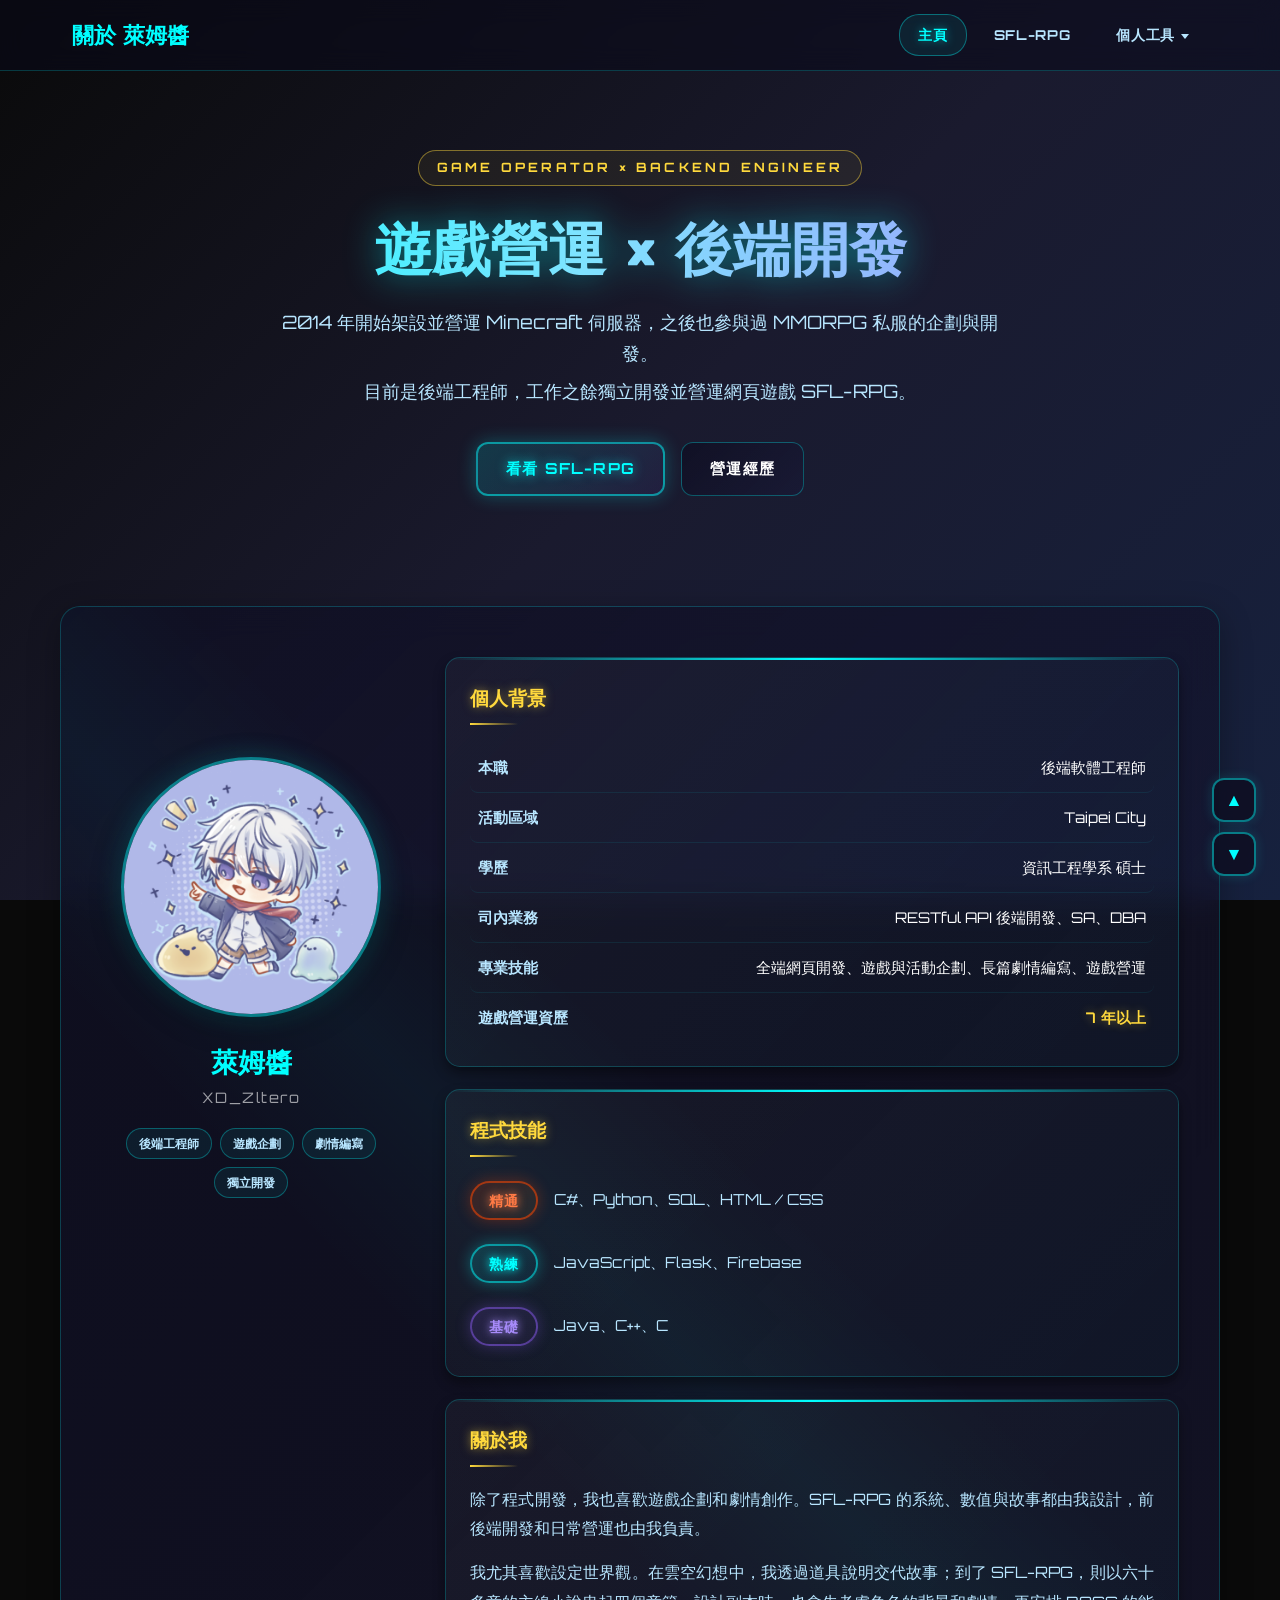
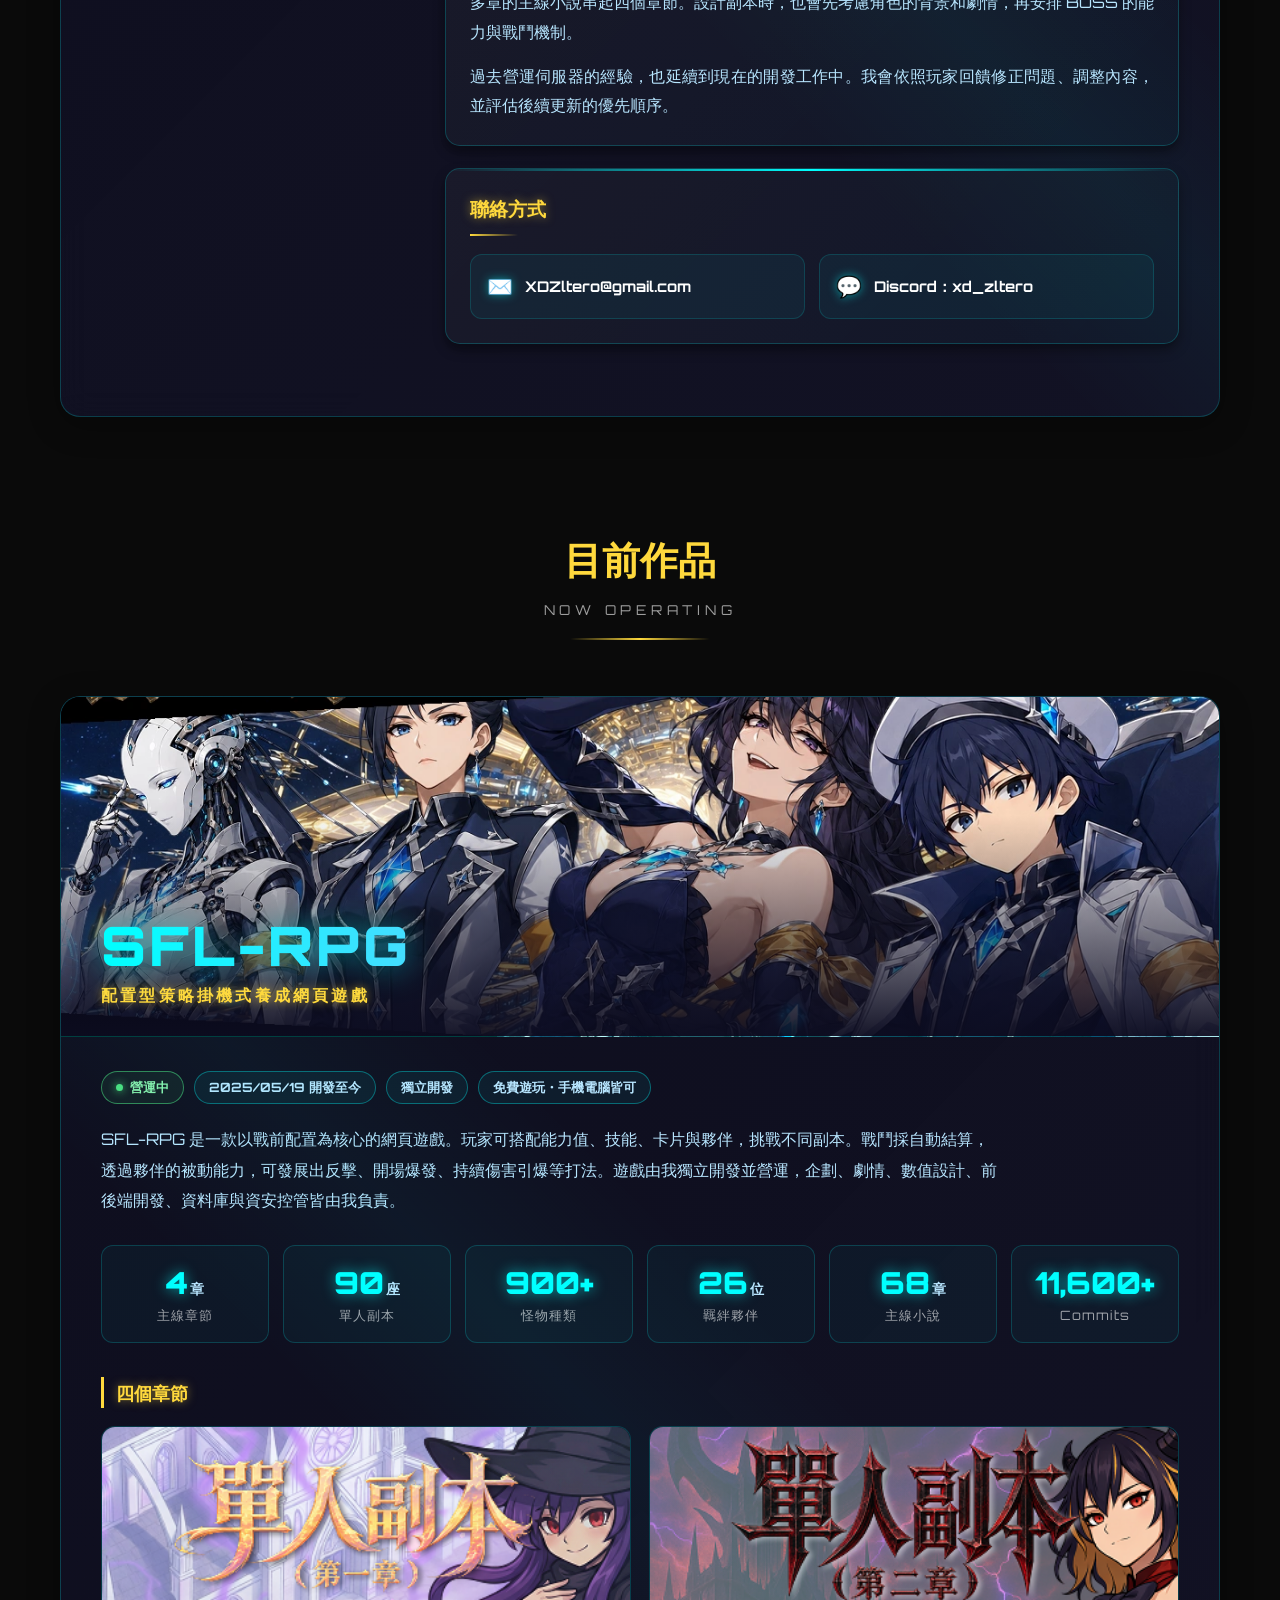
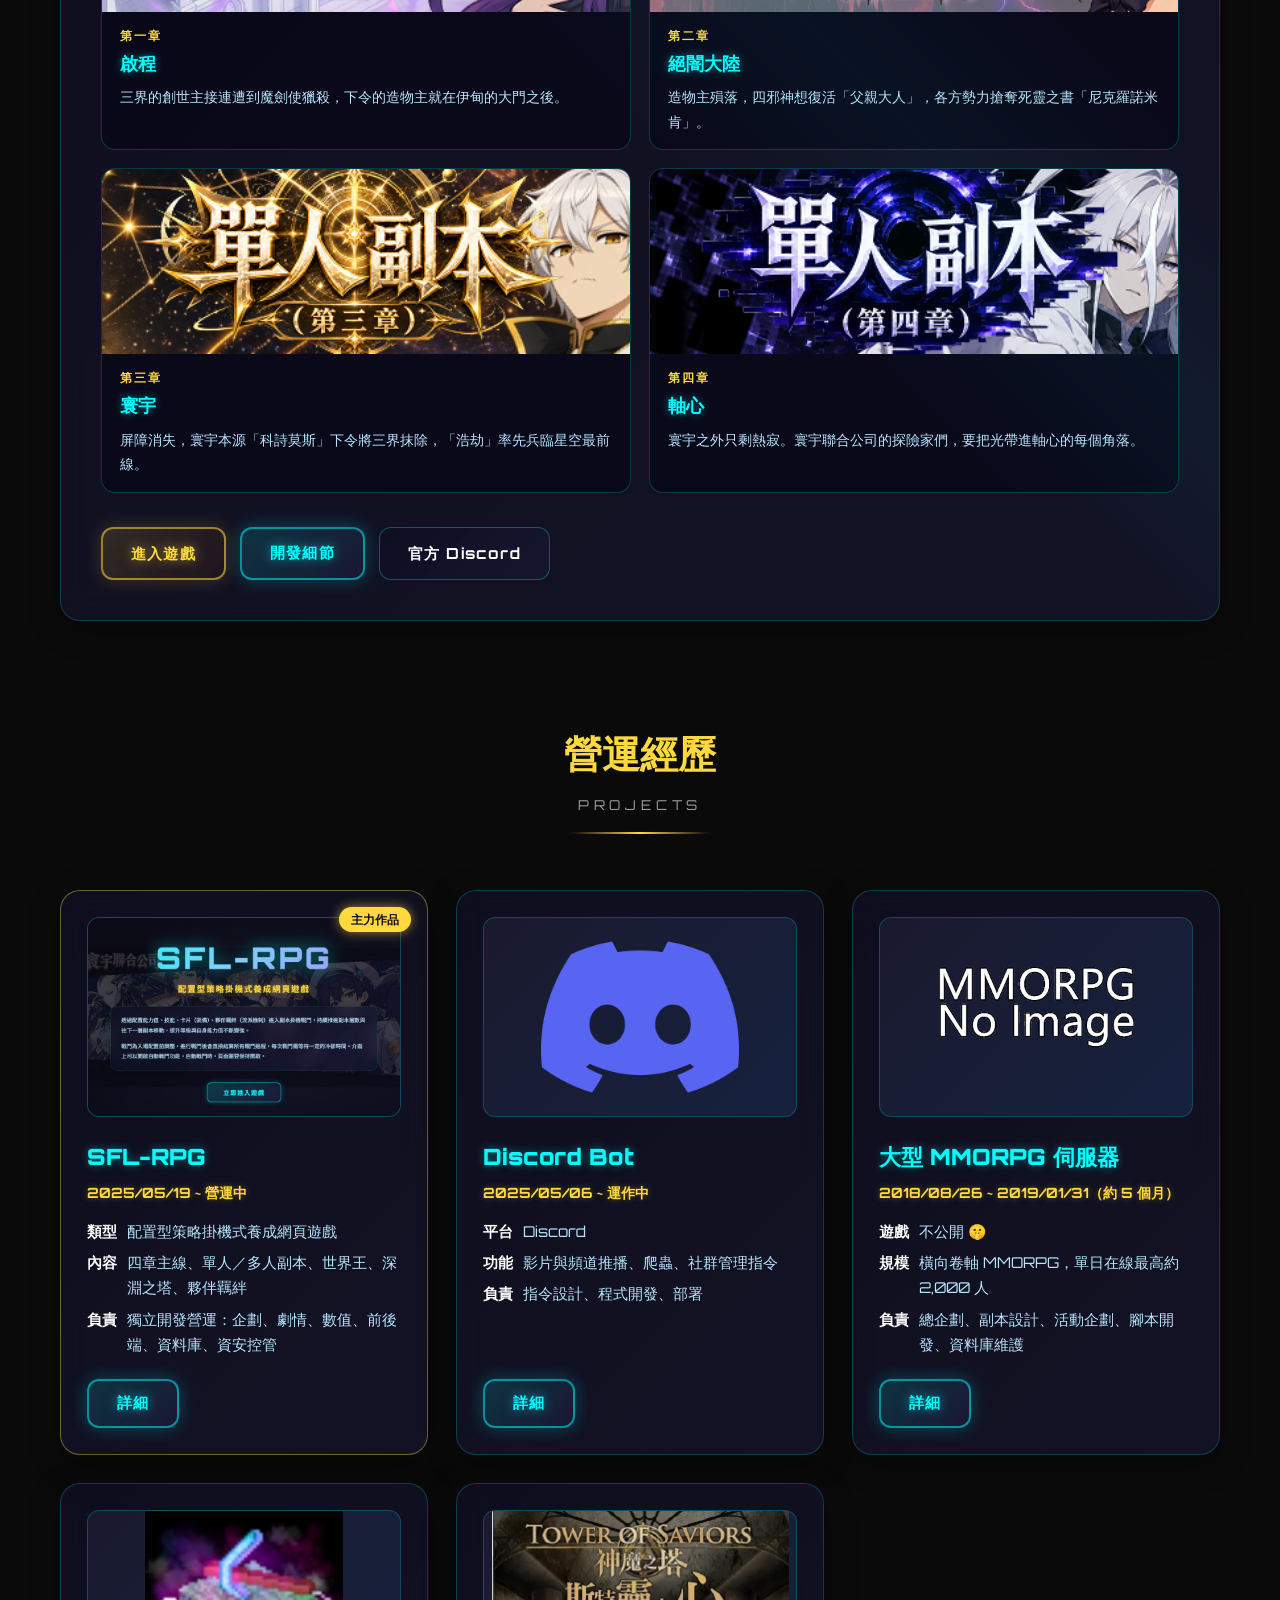
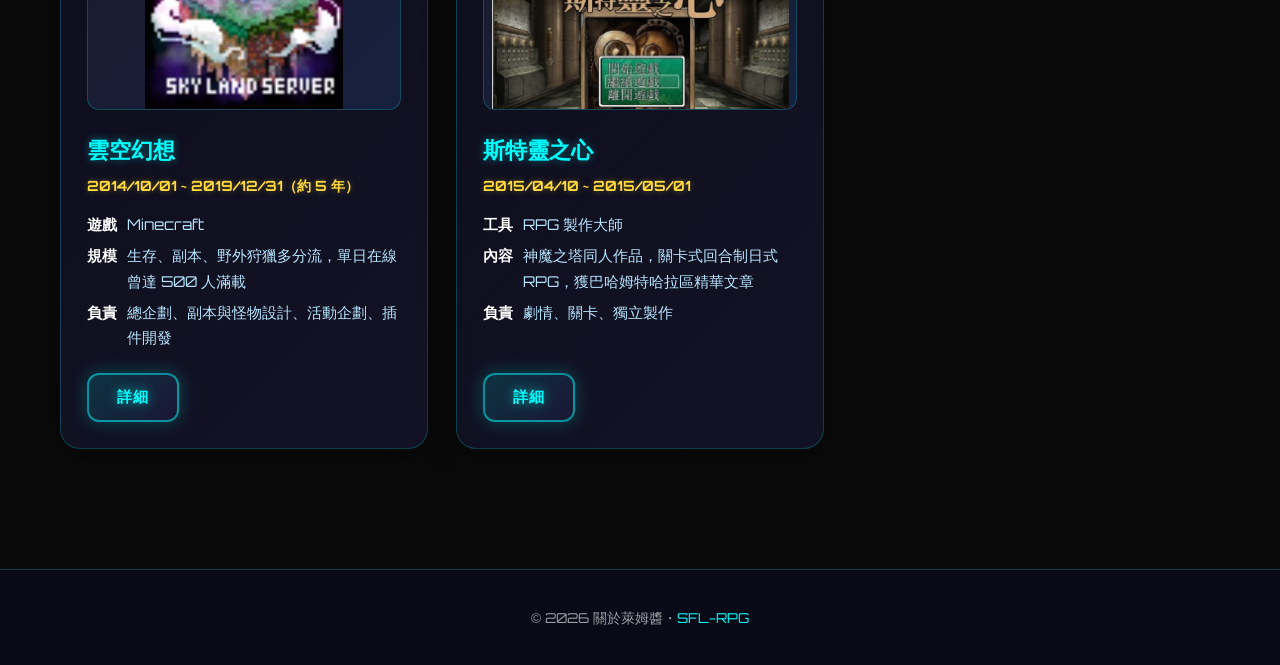
==== commit b9a32e32: "更新 SFL-RPG 遊戲介面截圖、精簡技術架構並潤飾各頁文案 - 8 張遊戲介面截圖換成最新版本（副本列表、BOSS 戰、多人副本、世界王、卡片、能力值、技能、夥伴），放在 img/sfl/ui_*" ====
--- a/index.html
+++ b/index.html
@@ -47,8 +47,8 @@
         <section class="hero">
             <span class="hero-eyebrow">GAME OPERATOR × BACKEND ENGINEER</span>
             <h1>遊戲營運 × 後端開發</h1>
-            <p>從 2014 年架起第一座 Minecraft 伺服器到現在，一直在做同一件事：想出玩家會喜歡的內容，寫出來，再讓它穩定跑下去。</p>
-            <p>本職後端工程師，目前獨立開發並營運網頁遊戲 SFL-RPG。</p>
+            <p>2014 年開始架設並營運 Minecraft 伺服器，之後也參與過 MMORPG 私服的企劃與開發。</p>
+            <p>目前是後端工程師，工作之餘獨立開發並營運網頁遊戲 SFL-RPG。</p>
             <div class="hero-actions">
                 <a href="#sfl" class="sfl-btn">看看 SFL-RPG</a>
                 <a href="#projects" class="sfl-btn ghost">營運經歷</a>
@@ -122,9 +122,9 @@
 
                     <div class="info-card bio-card">
                         <h3>關於我</h3>
-                        <p>白天寫後端，下班後經營遊戲。從 Minecraft 伺服器、MMORPG 私服，到現在從零做起的 SFL-RPG，企劃、數值、劇情、程式和營運都是自己動手。</p>
-                        <p>我很喜歡寫世界觀。雲空幻想時期把故事拆進道具說明裡，SFL-RPG 則寫成六十多章的主線小說，四個章節的設定前後呼應。副本要打什麼王、王為什麼會在那裡，我習慣先把故事想清楚，再回頭設計數值和機制。</p>
-                        <p>營運這些年最大的收穫，是學會從玩家回饋裡做取捨：哪些問題要當天修掉，哪些想法該排進下個版本。</p>
+                        <p>除了程式開發，我也喜歡遊戲企劃和劇情創作。SFL-RPG 的系統、數值與故事都由我設計，前後端開發和日常營運也由我負責。</p>
+                        <p>我尤其喜歡設定世界觀。在雲空幻想中，我透過道具說明交代故事；到了 SFL-RPG，則以六十多章的主線小說串起四個章節。設計副本時，也會先考慮角色的背景和劇情，再安排 BOSS 的能力與戰鬥機制。</p>
+                        <p>過去營運伺服器的經驗，也延續到現在的開發工作中。我會依照玩家回饋修正問題、調整內容，並評估後續更新的優先順序。</p>
                     </div>
 
                     <div class="info-card">
@@ -163,7 +163,7 @@
                         <span>免費遊玩・手機電腦皆可</span>
                     </div>
 
-                    <p class="sfl-desc">進副本前把能力值、技能、卡片和夥伴配好，按下戰鬥後整場一次結算，靠配置一層一層往上推。每個夥伴都有會改寫戰鬥規則的被動，同一座副本可以用反擊、開場爆發、持續傷害引爆等完全不同的打法過關。企劃、數值、劇情、前後端、資料庫到資安控管，全部由我一個人開發和營運。</p>
+                    <p class="sfl-desc">SFL-RPG 是一款以戰前配置為核心的網頁遊戲。玩家可搭配能力值、技能、卡片與夥伴，挑戰不同副本。戰鬥採自動結算，透過夥伴的被動能力，可發展出反擊、開場爆發、持續傷害引爆等打法。遊戲由我獨立開發並營運，企劃、劇情、數值設計、前後端開發、資料庫與資安控管皆由我負責。</p>
 
                     <div class="stat-grid">
                         <div class="stat-item"><span class="stat-num">4<small>章</small></span><span class="stat-label">主線章節</span></div>
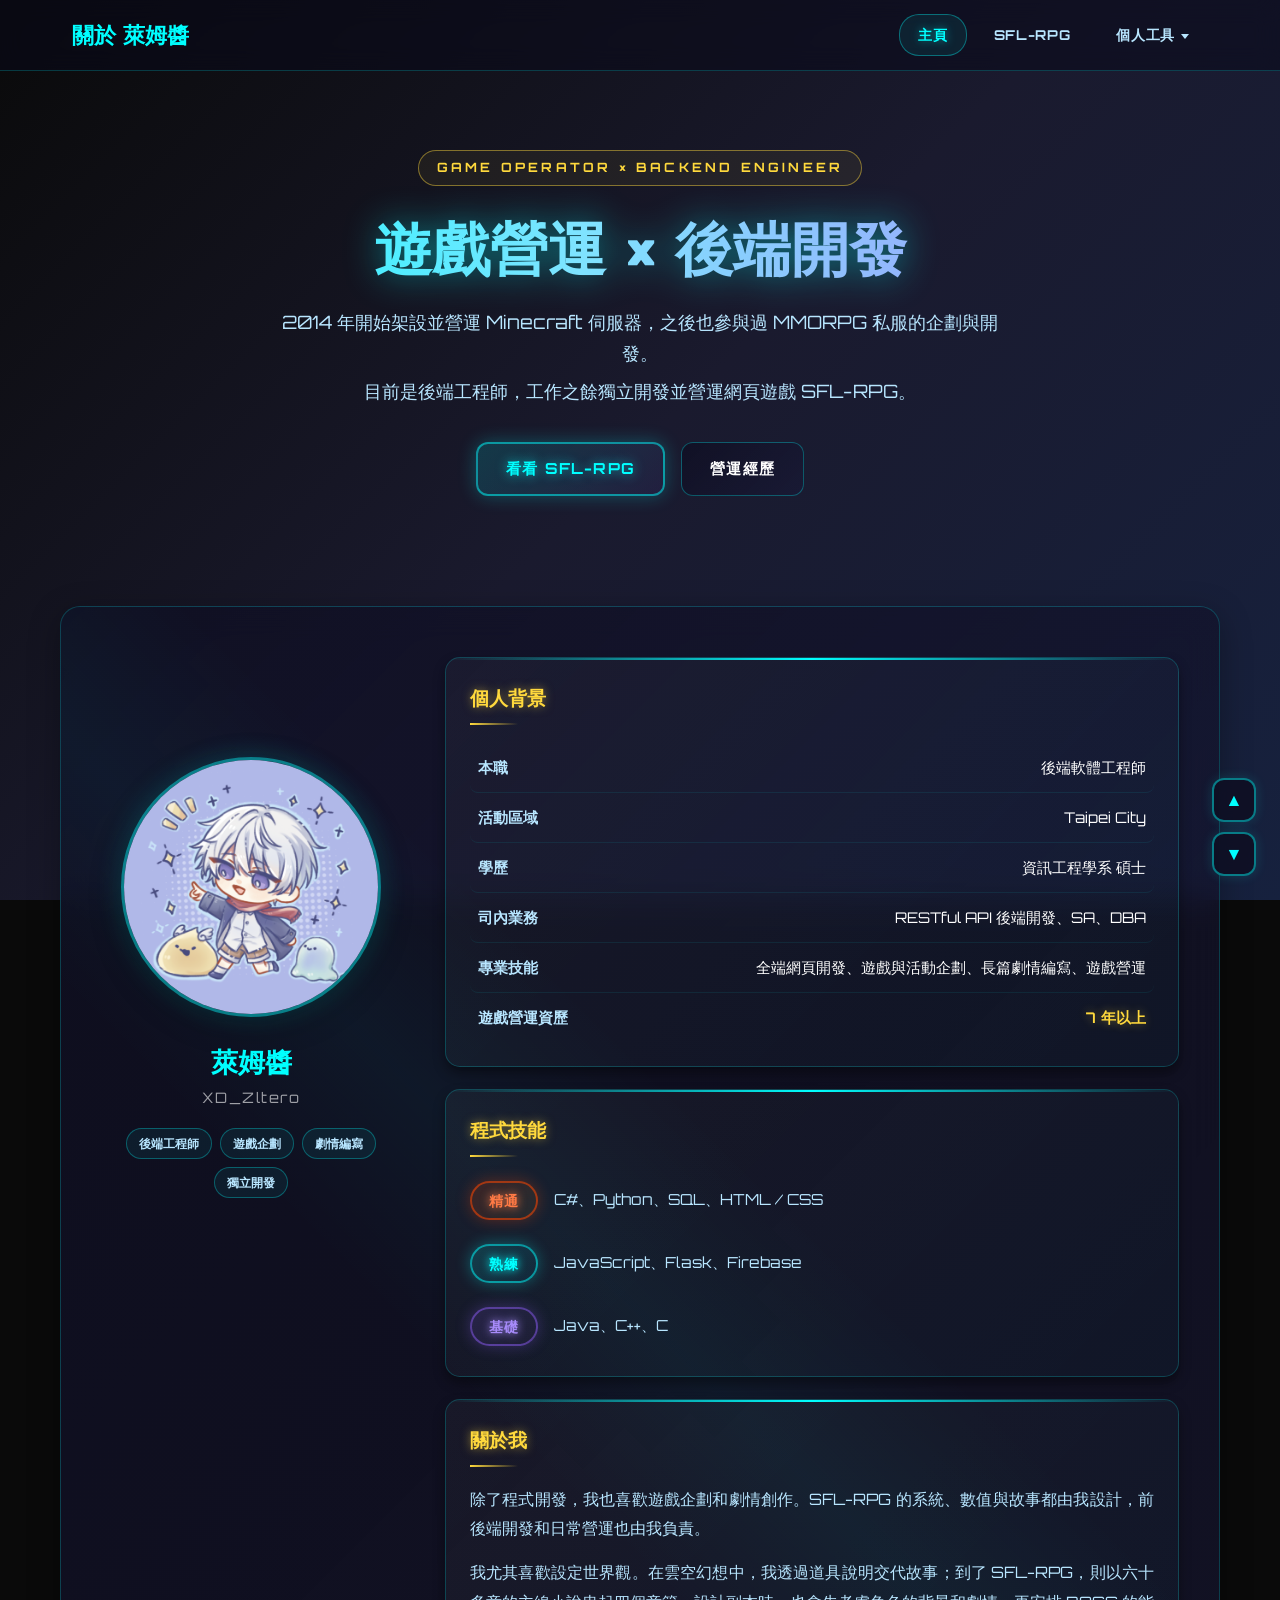
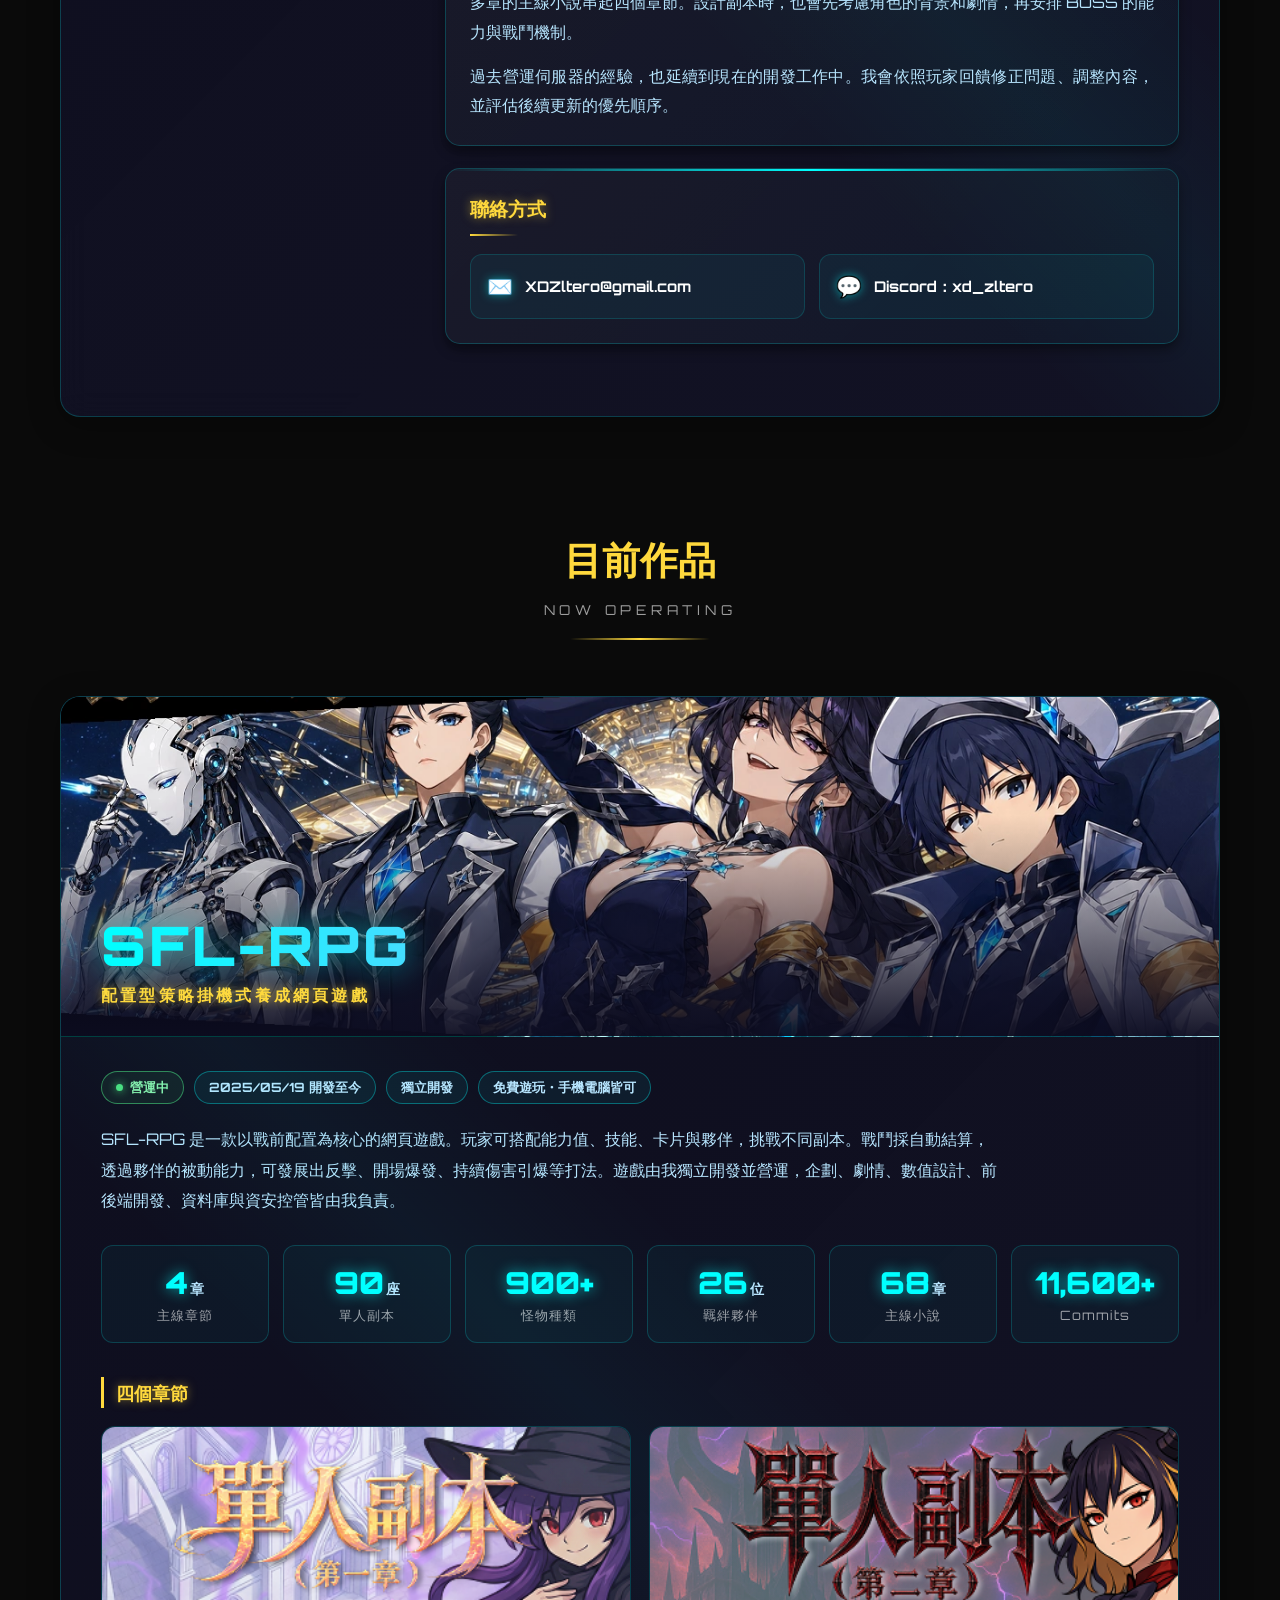
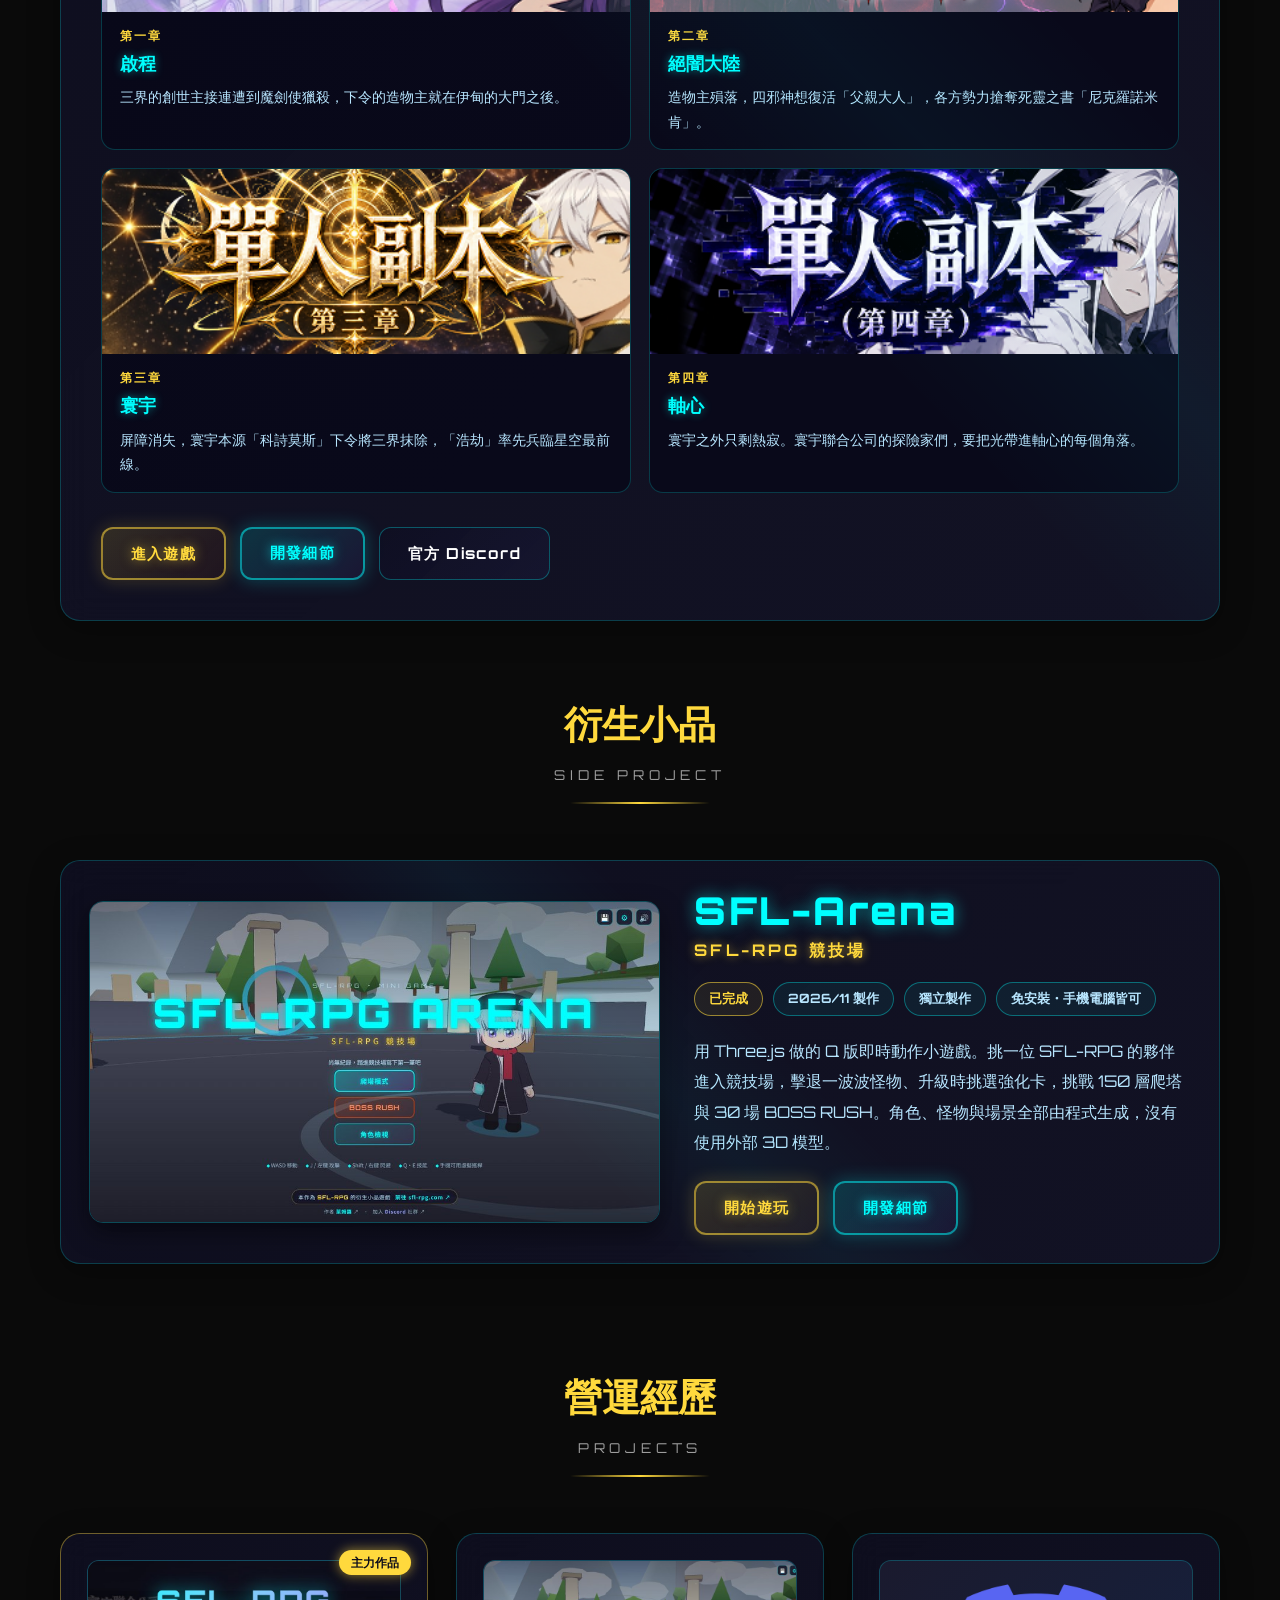
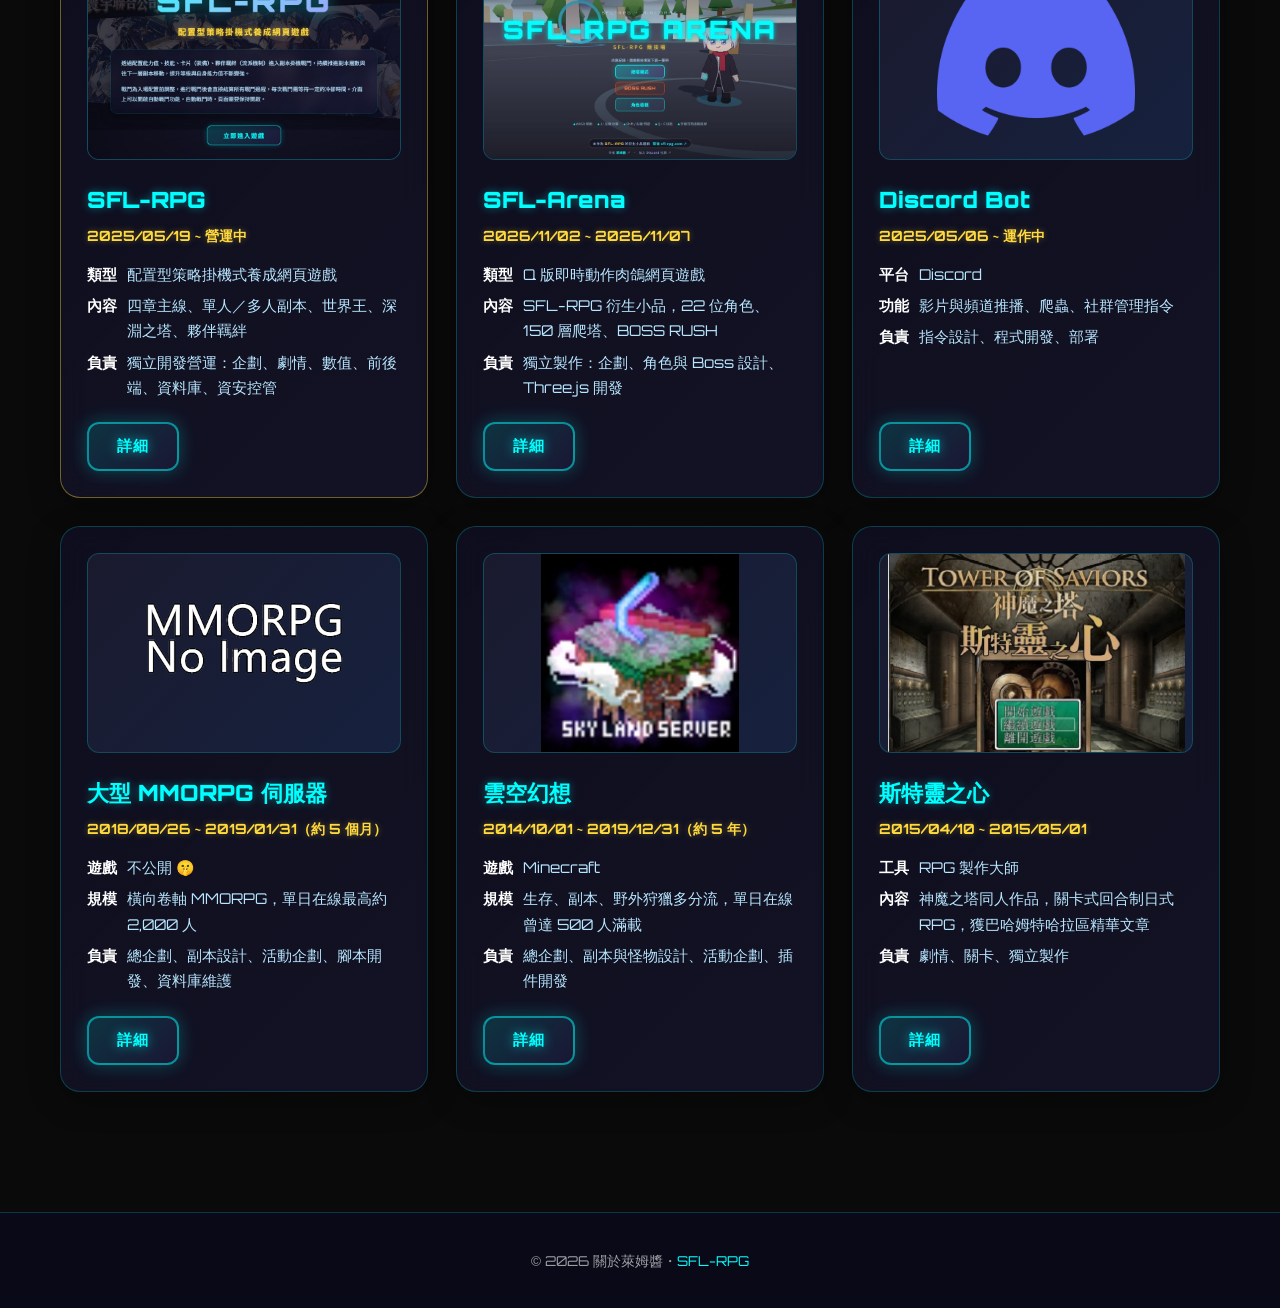
==== commit 04a2e6d8: "新增衍生小品 SFL-Arena（SFL-RPG 競技場）介紹 - 首頁在 SFL-RPG 專區之後新增「衍生小品」區塊，連到 arena.sfl-rpg.com - 作品列表加入 SFL-Arena" ====
--- a/index.html
+++ b/index.html
@@ -6,7 +6,7 @@
     <meta name="viewport" content="width=device-width, initial-scale=1.0">
     <meta name="description" content="萊姆醬（XD_Zltero）：後端工程師、遊戲營運者，獨立開發營運網頁遊戲 SFL-RPG。">
     <title>關於 萊姆醬</title>
-    <link rel="stylesheet" href="css/main.css?v=2026110101">
+    <link rel="stylesheet" href="css/main.css?v=2026111001">
     <link rel="stylesheet" href="css/project-detail.css?v=2026110101">
 </head>
 <body>
@@ -219,6 +219,32 @@
             </div>
         </section>
 
+        <section class="arena-section" id="arena">
+            <h2 class="section-title">衍生小品<small>SIDE PROJECT</small></h2>
+
+            <div class="arena-showcase glass-panel fade-in-up">
+                <a class="arena-shot" href="https://arena.sfl-rpg.com/" target="_blank" rel="noopener">
+                    <img src="img/arena/arena_cover.jpg" alt="SFL-Arena 遊戲畫面" loading="lazy">
+                </a>
+
+                <div class="arena-body">
+                    <div class="arena-logo">SFL-Arena</div>
+                    <div class="sfl-tagline">SFL-RPG 競技場</div>
+                    <div class="sfl-meta">
+                        <span class="done">已完成</span>
+                        <span>2026/11 製作</span>
+                        <span>獨立製作</span>
+                        <span>免安裝・手機電腦皆可</span>
+                    </div>
+                    <p class="sfl-desc">用 Three.js 做的 Q 版即時動作小遊戲。挑一位 SFL-RPG 的夥伴進入競技場，擊退一波波怪物、升級時挑選強化卡，挑戰 150 層爬塔與 30 場 BOSS RUSH。角色、怪物與場景全部由程式生成，沒有使用外部 3D 模型。</p>
+                    <div class="sfl-actions">
+                        <a href="https://arena.sfl-rpg.com/" class="sfl-btn gold" target="_blank" rel="noopener">開始遊玩</a>
+                        <button class="sfl-btn" onclick="showProjectDetail('project6')">開發細節</button>
+                    </div>
+                </div>
+            </div>
+        </section>
+
         <section class="projects-section" id="projects">
             <h2 class="section-title">營運經歷<small>PROJECTS</small></h2>
             <div class="projects-grid">
@@ -238,6 +264,22 @@
                         </dl>
                     </div>
                     <button class="sfl-btn" onclick="showProjectDetail('project3')">詳細</button>
+                </div>
+
+                <div class="project-card fade-in-up">
+                    <div class="project-image cover">
+                        <img src="img/arena/arena_cover.jpg" alt="SFL-Arena" onerror="this.parentElement.innerHTML='🏟️'; this.parentElement.classList.add('emoji-fallback');">
+                    </div>
+                    <div class="project-title">SFL-Arena</div>
+                    <div class="project-time">2026/11/02 ~ 2026/11/07</div>
+                    <div class="project-content">
+                        <dl>
+                            <dt>類型</dt><dd>Q 版即時動作肉鴿網頁遊戲</dd>
+                            <dt>內容</dt><dd>SFL-RPG 衍生小品，22 位角色、150 層爬塔、BOSS RUSH</dd>
+                            <dt>負責</dt><dd>獨立製作：企劃、角色與 Boss 設計、Three.js 開發</dd>
+                        </dl>
+                    </div>
+                    <button class="sfl-btn" onclick="showProjectDetail('project6')">詳細</button>
                 </div>
 
                 <div class="project-card fade-in-up">
@@ -329,7 +371,8 @@
             project2: { title: "大型 MMORPG 伺服器", subtitle: "2018/08/26 ~ 2019/01/31（約 5 個月）", htmlFile: "project2-detail.html" },
             project3: { title: "SFL-RPG", subtitle: "2025/05/19 ~ 營運中", htmlFile: "project3-detail.html" },
             project4: { title: "Discord Bot", subtitle: "2025/05/06 ~ 運作中", htmlFile: "project4-detail.html" },
-            project5: { title: "斯特靈之心", subtitle: "2015/04/10 ~ 2015/05/01", htmlFile: "project5-detail.html" }
+            project5: { title: "斯特靈之心", subtitle: "2015/04/10 ~ 2015/05/01", htmlFile: "project5-detail.html" },
+            project6: { title: "SFL-Arena", subtitle: "2026/11/02 ~ 2026/11/07", htmlFile: "project6-detail.html" }
         };
 
         const modal = document.getElementById('projectModal');
--- a/css/main.css
+++ b/css/main.css
@@ -940,6 +940,68 @@
     gap: 14px;
 }
 
+/* SFL-Arena */
+.arena-section {
+    padding: 40px 0 30px;
+}
+
+.arena-showcase {
+    display: grid;
+    grid-template-columns: 1.15fr 1fr;
+    gap: 34px;
+    align-items: center;
+    padding: 28px;
+}
+
+.arena-shot {
+    display: block;
+    border-radius: 14px;
+    overflow: hidden;
+    border: 1px solid rgba(0, 255, 255, 0.25);
+    box-shadow: 0 10px 26px rgba(0, 0, 0, 0.45);
+    transition: all 0.3s ease;
+}
+
+.arena-shot:hover {
+    border-color: rgba(0, 255, 255, 0.6);
+    box-shadow: 0 10px 26px rgba(0, 0, 0, 0.45), 0 0 18px rgba(0, 255, 255, 0.2);
+}
+
+.arena-shot img {
+    display: block;
+    width: 100%;
+    aspect-ratio: 16 / 9;
+    object-fit: cover;
+    transition: transform 0.4s ease;
+}
+
+.arena-shot:hover img {
+    transform: scale(1.04);
+}
+
+.arena-logo {
+    font-size: 2.4rem;
+    font-weight: 900;
+    line-height: 1.1;
+    letter-spacing: 0.06em;
+    color: var(--accent-color);
+    text-shadow: 0 0 16px rgba(0, 255, 255, 0.55);
+}
+
+.arena-body .sfl-tagline {
+    margin: 6px 0 18px;
+}
+
+.arena-body .sfl-desc {
+    margin-bottom: 24px;
+}
+
+.sfl-meta span.done {
+    border-color: rgba(255, 217, 61, 0.55);
+    color: var(--subtitle-color);
+    background: rgba(255, 217, 61, 0.08);
+}
+
 /* Projects */
 .projects-section {
     padding: 70px 0 40px;
@@ -1454,6 +1516,16 @@
         flex: 1 1 100%;
     }
 
+    .arena-showcase {
+        grid-template-columns: 1fr;
+        gap: 22px;
+        padding: 18px;
+    }
+
+    .arena-logo {
+        font-size: 1.9rem;
+    }
+
     .projects-grid {
         grid-template-columns: 1fr;
         gap: 20px;
